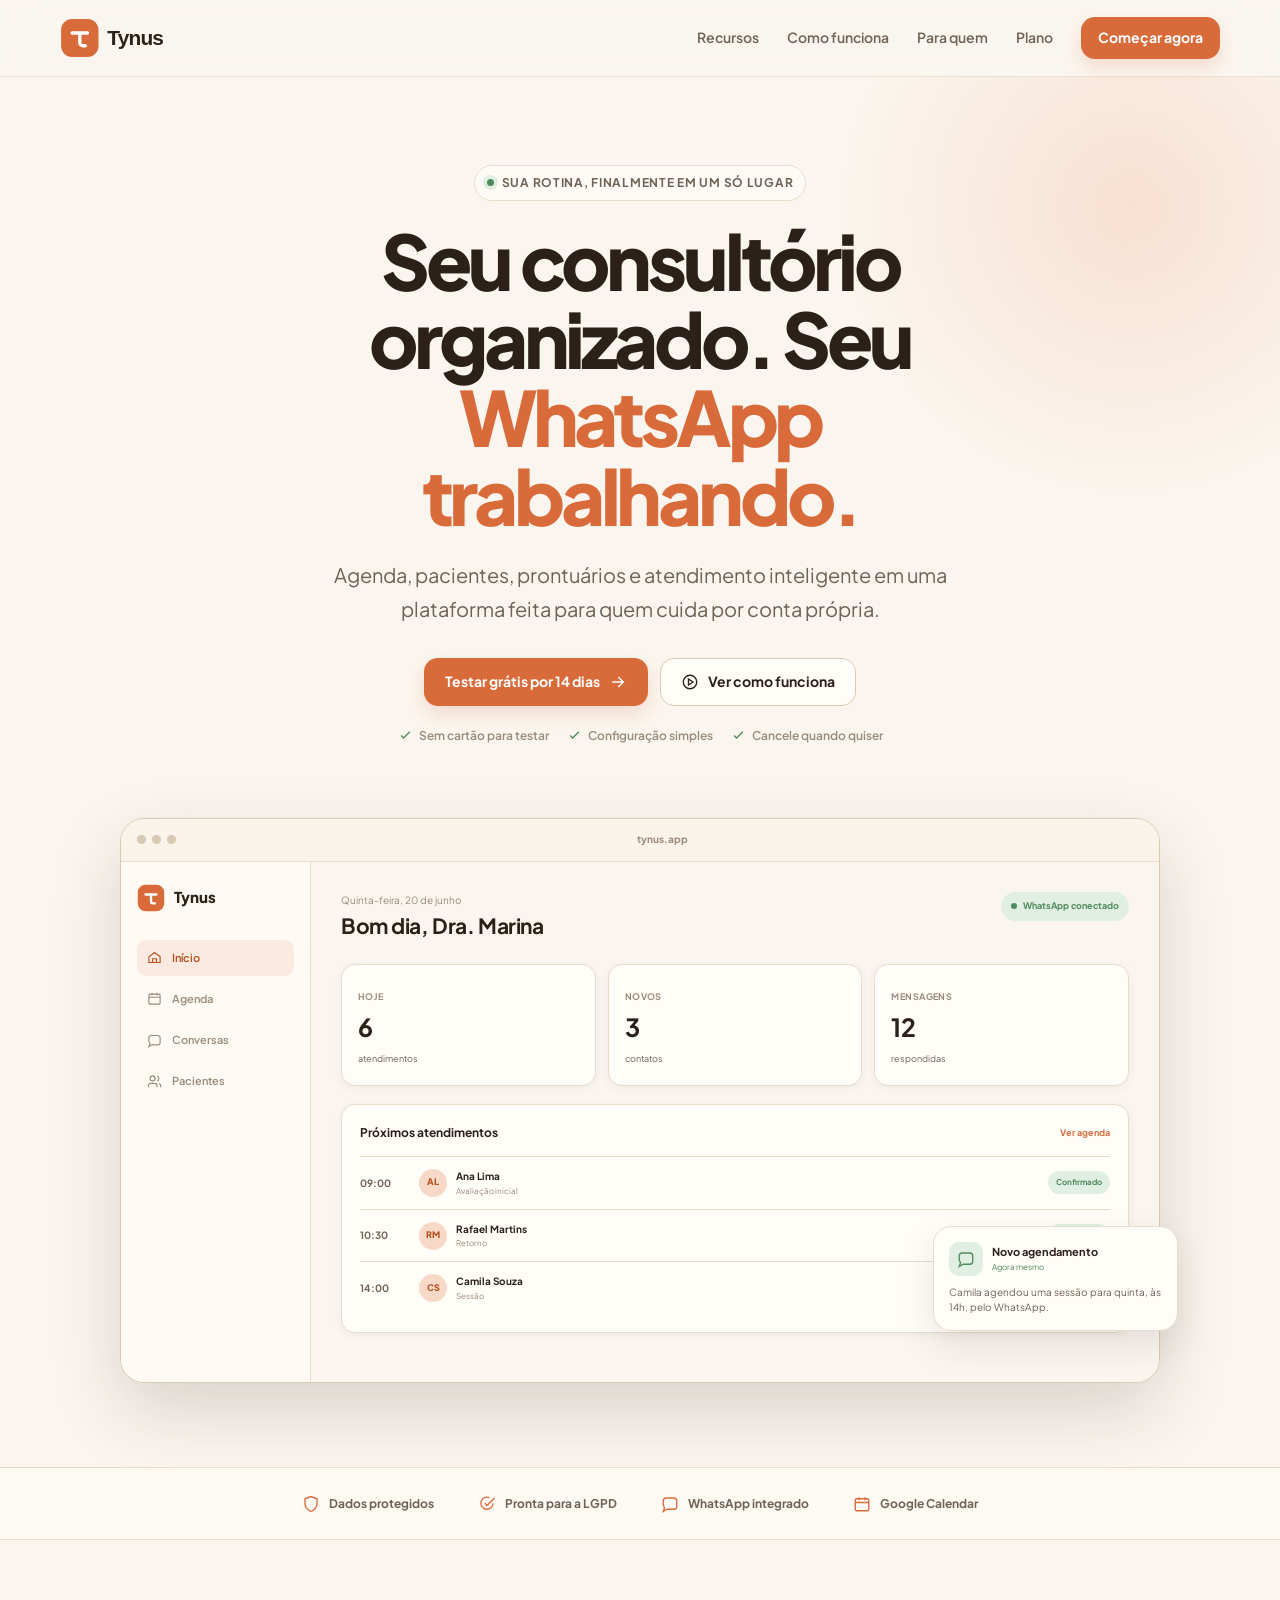
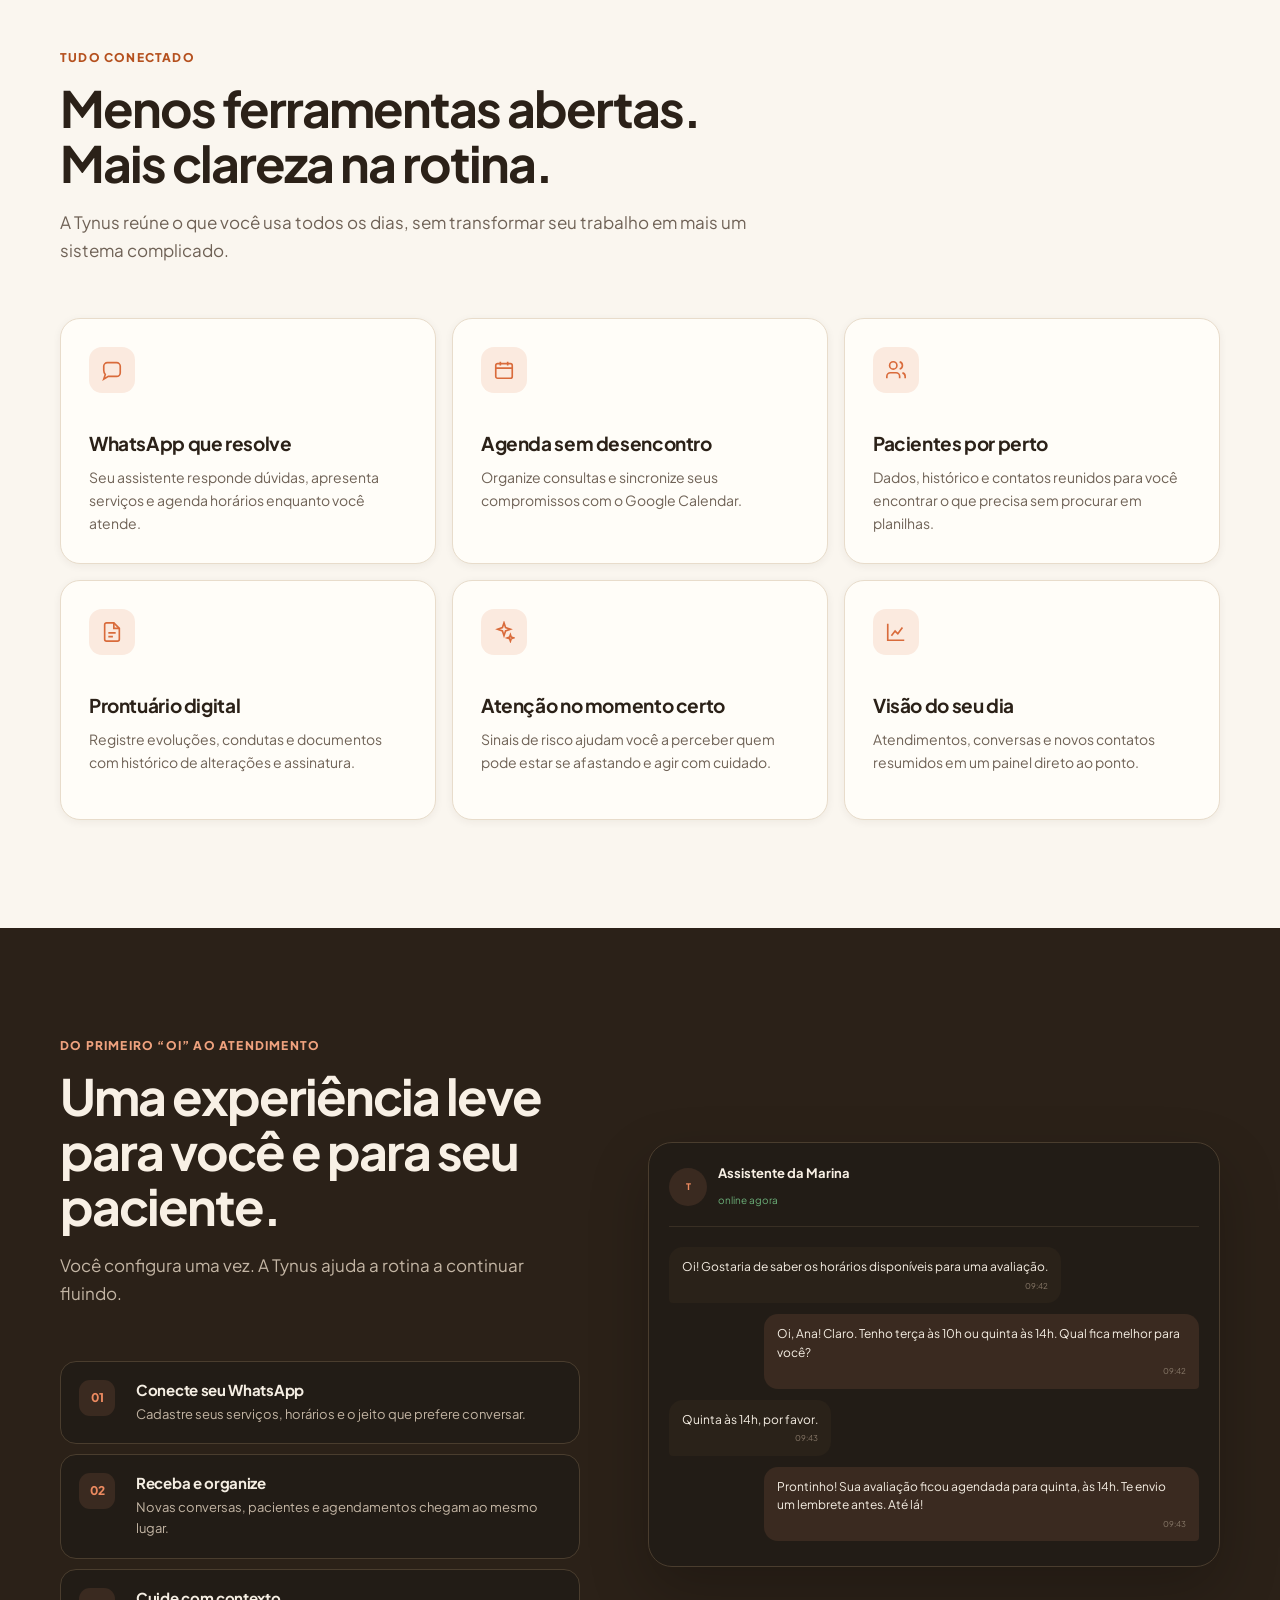
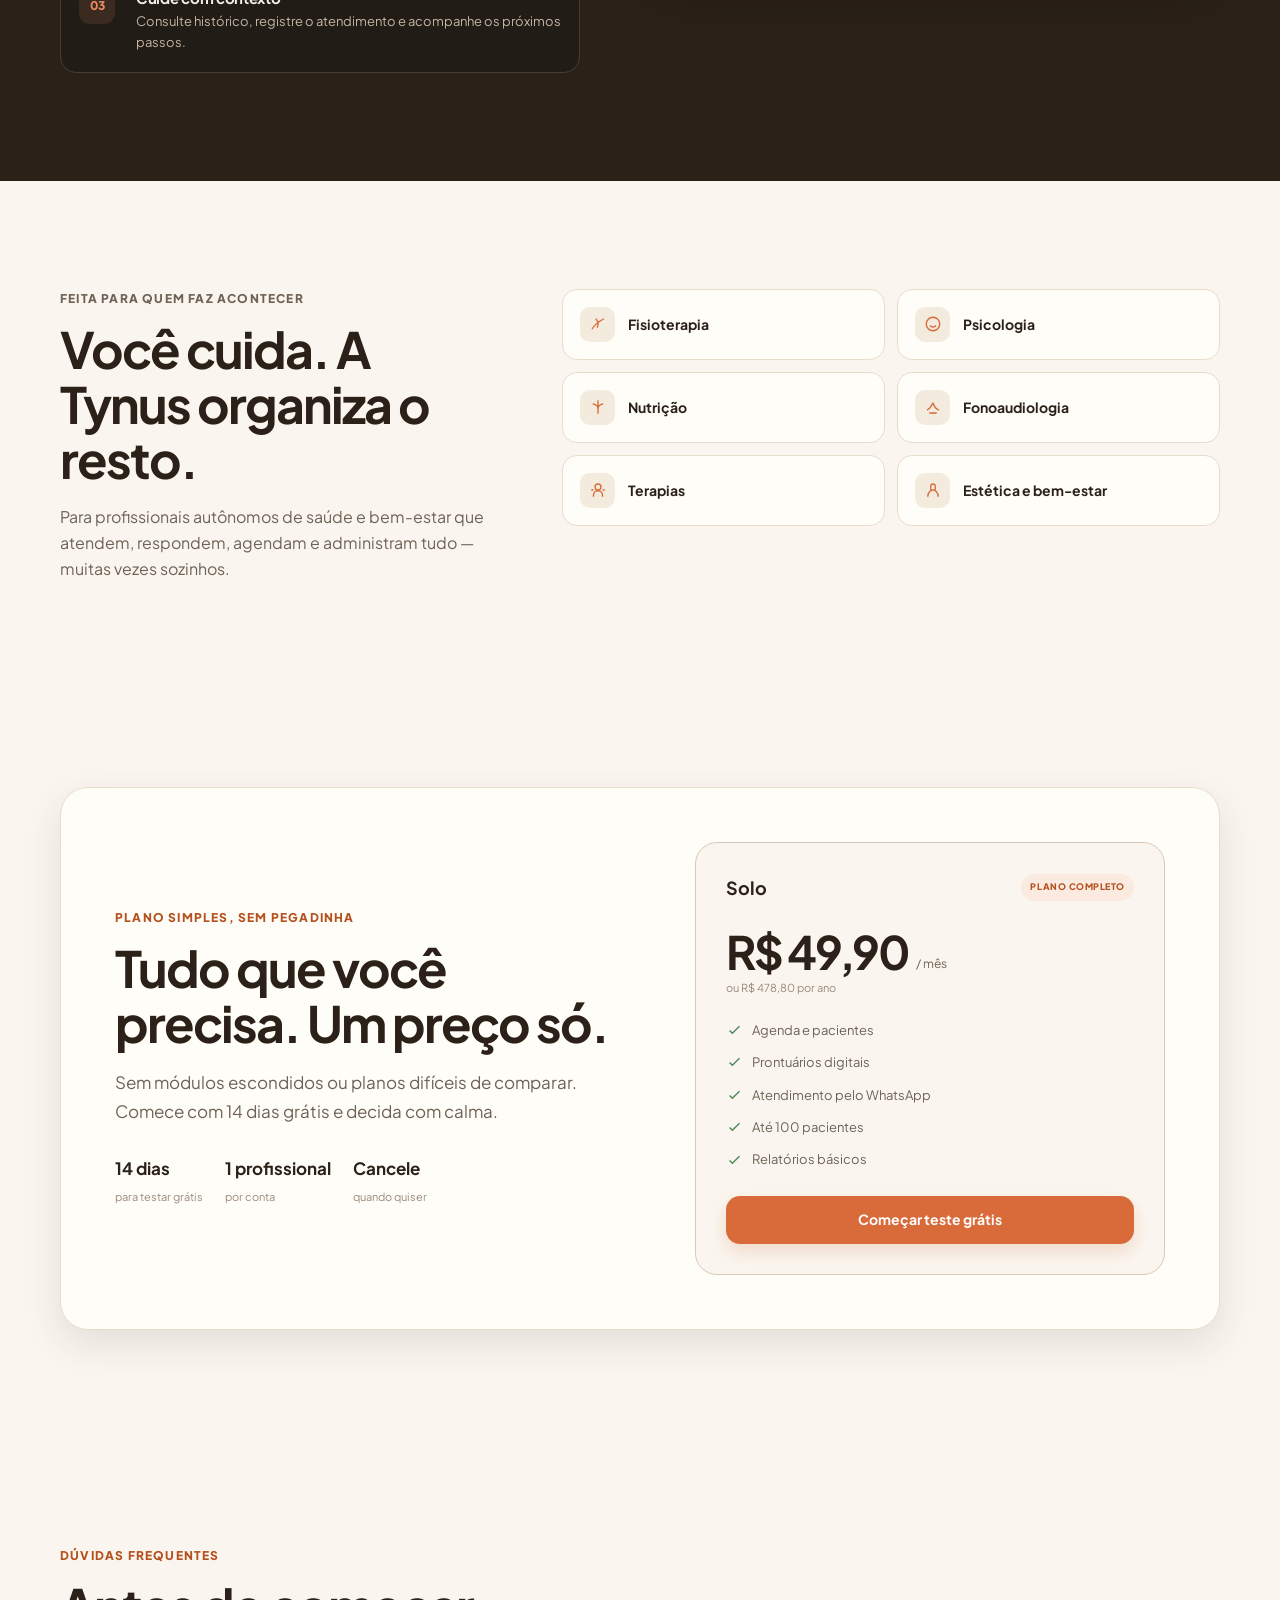
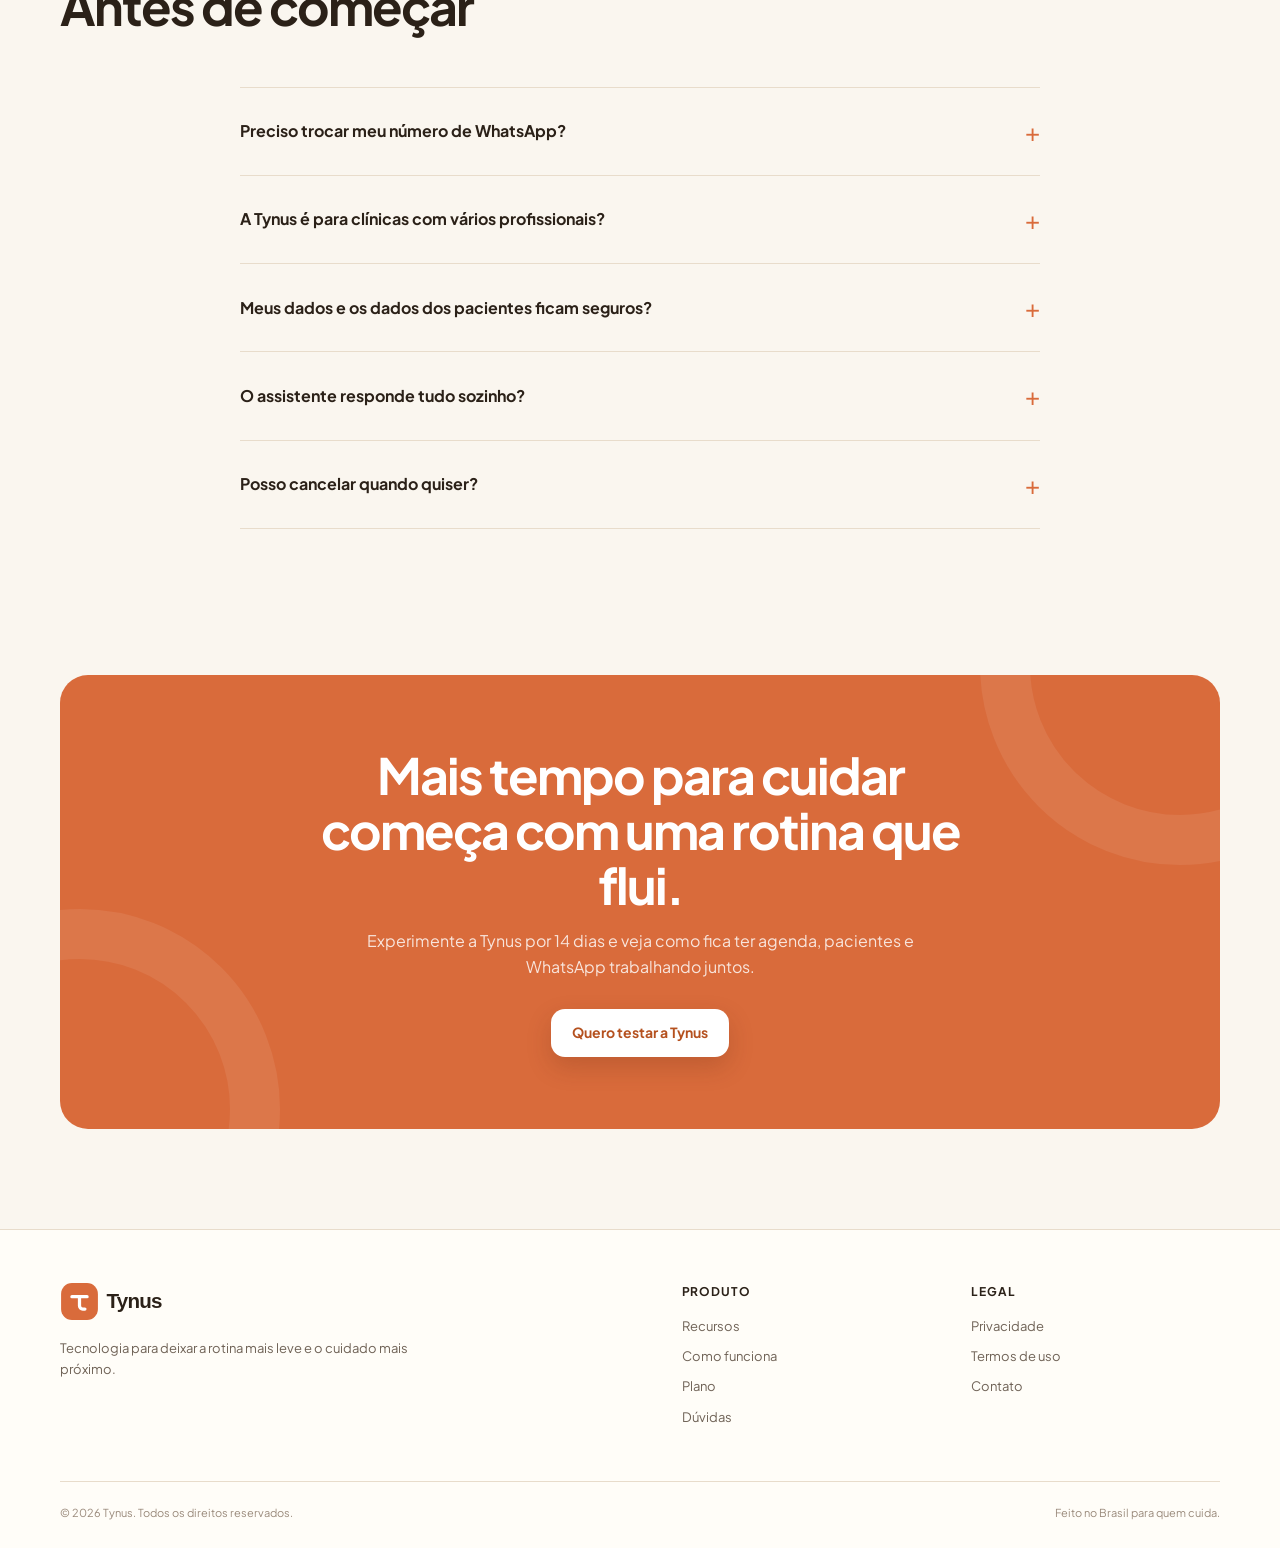
==== index.html @ 751dcd54 "adjust project first commit" ====
<!doctype html>
<html lang="pt-BR">
<head>
  <meta charset="utf-8">
  <meta name="viewport" content="width=device-width, initial-scale=1">
  <title>Tynus — Seu consultório organizado. Seu WhatsApp trabalhando.</title>
  <meta name="description" content="Agenda, pacientes, prontuários e atendimento pelo WhatsApp em um só lugar. Feito para profissionais de saúde e bem-estar que trabalham por conta própria.">
  <meta name="theme-color" content="#FAF6EF">
  <meta property="og:type" content="website">
  <meta property="og:locale" content="pt_BR">
  <meta property="og:title" content="Tynus — Cuidado que flui">
  <meta property="og:description" content="Menos tempo organizando. Mais tempo cuidando.">
  <meta property="og:url" content="https://tynus.app/">
  <link rel="canonical" href="https://tynus.app/">
  <link rel="icon" href="assets/favicon.svg" type="image/svg+xml">
  <link rel="stylesheet" href="styles.css">
</head>
<body>
  <header class="site-header">
    <nav class="nav container" aria-label="Navegação principal">
      <a class="logo" href="#inicio" aria-label="Tynus — início"><img src="assets/logo.svg" alt="Tynus" width="132" height="40"></a>
      <button class="menu-button" type="button" aria-label="Abrir menu" aria-expanded="false">
        <svg viewBox="0 0 24 24" width="24" height="24" fill="none" stroke="currentColor" stroke-width="1.8" stroke-linecap="round"><path d="M4 7h16M4 12h16M4 17h16"/></svg>
      </button>
      <div class="nav-links">
        <a href="#recursos">Recursos</a>
        <a href="#como-funciona">Como funciona</a>
        <a href="#para-quem">Para quem</a>
        <a href="#planos">Plano</a>
        <a class="button button-primary button-sm" href="https://tynus.app">Começar agora</a>
      </div>
    </nav>
  </header>

  <main>
    <section class="hero" id="inicio">
      <div class="container hero-copy">
        <p class="eyebrow"><span class="eyebrow-dot"></span> Sua rotina, finalmente em um só lugar</p>
        <h1>Seu consultório organizado. Seu <span>WhatsApp trabalhando.</span></h1>
        <p class="lead">Agenda, pacientes, prontuários e atendimento inteligente em uma plataforma feita para quem cuida por conta própria.</p>
        <div class="hero-actions">
          <a class="button button-primary" href="https://tynus.app">Testar grátis por 14 dias
            <svg viewBox="0 0 24 24" fill="none" stroke="currentColor" stroke-width="2" stroke-linecap="round"><path d="M5 12h14M13 6l6 6-6 6"/></svg>
          </a>
          <a class="button button-secondary" href="#como-funciona">
            <svg viewBox="0 0 24 24" fill="none" stroke="currentColor" stroke-width="1.8"><circle cx="12" cy="12" r="9"/><path d="m10 8 6 4-6 4Z"/></svg>
            Ver como funciona
          </a>
        </div>
        <p class="hero-note">
          <span><svg viewBox="0 0 24 24" fill="none" stroke="currentColor" stroke-width="2"><path d="m5 12 4 4L19 6"/></svg> Sem cartão para testar</span>
          <span><svg viewBox="0 0 24 24" fill="none" stroke="currentColor" stroke-width="2"><path d="m5 12 4 4L19 6"/></svg> Configuração simples</span>
          <span><svg viewBox="0 0 24 24" fill="none" stroke="currentColor" stroke-width="2"><path d="m5 12 4 4L19 6"/></svg> Cancele quando quiser</span>
        </p>

        <div class="product-wrap reveal" aria-label="Prévia do painel Tynus">
          <div class="product-window">
            <div class="window-bar"><i></i><i></i><i></i><span class="window-title">tynus.app</span></div>
            <div class="dashboard">
              <aside class="sidebar">
                <div class="mini-brand"><img src="assets/favicon.svg" alt="">Tynus</div>
                <div class="side-item active"><svg viewBox="0 0 24 24" fill="none" stroke="currentColor" stroke-width="1.8"><path d="M3 11 12 4l9 7v9H3Z"/><path d="M9 20v-6h6v6"/></svg>Início</div>
                <div class="side-item"><svg viewBox="0 0 24 24" fill="none" stroke="currentColor" stroke-width="1.8"><rect x="3" y="5" width="18" height="16" rx="2"/><path d="M16 3v4M8 3v4M3 10h18"/></svg>Agenda</div>
                <div class="side-item"><svg viewBox="0 0 24 24" fill="none" stroke="currentColor" stroke-width="1.8"><path d="M21 15a4 4 0 0 1-4 4H8l-5 3 1.7-5.1A7 7 0 0 1 3 12V8a4 4 0 0 1 4-4h10a4 4 0 0 1 4 4Z"/></svg>Conversas</div>
                <div class="side-item"><svg viewBox="0 0 24 24" fill="none" stroke="currentColor" stroke-width="1.8"><path d="M16 21v-2a4 4 0 0 0-4-4H6a4 4 0 0 0-4 4v2"/><circle cx="9" cy="7" r="4"/><path d="M22 21v-2a4 4 0 0 0-3-3.87M16 3.13a4 4 0 0 1 0 7.75"/></svg>Pacientes</div>
              </aside>
              <div class="dash-main">
                <div class="dash-head"><div><p>Quinta-feira, 20 de junho</p><h3>Bom dia, Dra. Marina</h3></div><span class="status-pill">WhatsApp conectado</span></div>
                <div class="stat-grid">
                  <div class="stat-card"><span>Hoje</span><strong>6</strong><small>atendimentos</small></div>
                  <div class="stat-card"><span>Novos</span><strong>3</strong><small>contatos</small></div>
                  <div class="stat-card"><span>Mensagens</span><strong>12</strong><small>respondidas</small></div>
                </div>
                <div class="panel">
                  <div class="panel-title"><strong>Próximos atendimentos</strong><a href="#recursos">Ver agenda</a></div>
                  <div class="appointment"><span class="time">09:00</span><div class="person"><span class="avatar">AL</span><div><strong>Ana Lima</strong><small>Avaliação inicial</small></div></div><span class="tag">Confirmado</span></div>
                  <div class="appointment"><span class="time">10:30</span><div class="person"><span class="avatar">RM</span><div><strong>Rafael Martins</strong><small>Retorno</small></div></div><span class="tag">Confirmado</span></div>
                  <div class="appointment"><span class="time">14:00</span><div class="person"><span class="avatar">CS</span><div><strong>Camila Souza</strong><small>Sessão</small></div></div><span class="tag">Confirmado</span></div>
                </div>
              </div>
            </div>
          </div>
          <div class="floating-message">
            <div class="message-head"><span class="message-icon"><svg viewBox="0 0 24 24" fill="none" stroke="currentColor" stroke-width="1.8"><path d="M21 15a4 4 0 0 1-4 4H8l-5 3 1.7-5.1A7 7 0 0 1 3 12V8a4 4 0 0 1 4-4h10a4 4 0 0 1 4 4Z"/></svg></span><div><strong>Novo agendamento</strong><small>Agora mesmo</small></div></div>
            <p>Camila agendou uma sessão para quinta, às 14h, pelo WhatsApp.</p>
          </div>
        </div>
      </div>
    </section>

    <div class="trust-strip">
      <div class="container trust-content">
        <div class="trust-item"><svg viewBox="0 0 24 24" fill="none" stroke="currentColor" stroke-width="1.8"><path d="M12 22s8-4 8-10V5l-8-3-8 3v7c0 6 8 10 8 10Z"/></svg>Dados protegidos</div>
        <div class="trust-item"><svg viewBox="0 0 24 24" fill="none" stroke="currentColor" stroke-width="1.8"><path d="M20 11a8.1 8.1 0 1 1-4.7-7.4"/><path d="m9 11 3 3L22 4"/></svg>Pronta para a LGPD</div>
        <div class="trust-item"><svg viewBox="0 0 24 24" fill="none" stroke="currentColor" stroke-width="1.8"><path d="M21 15a4 4 0 0 1-4 4H8l-5 3 1.7-5.1A7 7 0 0 1 3 12V8a4 4 0 0 1 4-4h10a4 4 0 0 1 4 4Z"/></svg>WhatsApp integrado</div>
        <div class="trust-item"><svg viewBox="0 0 24 24" fill="none" stroke="currentColor" stroke-width="1.8"><rect x="3" y="5" width="18" height="16" rx="2"/><path d="M16 3v4M8 3v4M3 10h18"/></svg>Google Calendar</div>
      </div>
    </div>

    <section class="section" id="recursos">
      <div class="container">
        <div class="section-heading reveal"><p class="section-kicker">Tudo conectado</p><h2>Menos ferramentas abertas. Mais clareza na rotina.</h2><p>A Tynus reúne o que você usa todos os dias, sem transformar seu trabalho em mais um sistema complicado.</p></div>
        <div class="features-grid">
          <article class="feature-card reveal"><span class="feature-icon"><svg viewBox="0 0 24 24" fill="none" stroke="currentColor" stroke-width="1.8"><path d="M21 15a4 4 0 0 1-4 4H8l-5 3 1.7-5.1A7 7 0 0 1 3 12V8a4 4 0 0 1 4-4h10a4 4 0 0 1 4 4Z"/></svg></span><h3>WhatsApp que resolve</h3><p>Seu assistente responde dúvidas, apresenta serviços e agenda horários enquanto você atende.</p></article>
          <article class="feature-card reveal"><span class="feature-icon"><svg viewBox="0 0 24 24" fill="none" stroke="currentColor" stroke-width="1.8"><rect x="3" y="5" width="18" height="16" rx="2"/><path d="M16 3v4M8 3v4M3 10h18"/></svg></span><h3>Agenda sem desencontro</h3><p>Organize consultas e sincronize seus compromissos com o Google Calendar.</p></article>
          <article class="feature-card reveal"><span class="feature-icon"><svg viewBox="0 0 24 24" fill="none" stroke="currentColor" stroke-width="1.8"><path d="M16 21v-2a4 4 0 0 0-4-4H6a4 4 0 0 0-4 4v2"/><circle cx="9" cy="7" r="4"/><path d="M22 21v-2a4 4 0 0 0-3-3.87M16 3.13a4 4 0 0 1 0 7.75"/></svg></span><h3>Pacientes por perto</h3><p>Dados, histórico e contatos reunidos para você encontrar o que precisa sem procurar em planilhas.</p></article>
          <article class="feature-card reveal"><span class="feature-icon"><svg viewBox="0 0 24 24" fill="none" stroke="currentColor" stroke-width="1.8"><path d="M14 2H6a2 2 0 0 0-2 2v16a2 2 0 0 0 2 2h12a2 2 0 0 0 2-2V8Z"/><path d="M14 2v6h6M8 13h8M8 17h5"/></svg></span><h3>Prontuário digital</h3><p>Registre evoluções, condutas e documentos com histórico de alterações e assinatura.</p></article>
          <article class="feature-card reveal"><span class="feature-icon"><svg viewBox="0 0 24 24" fill="none" stroke="currentColor" stroke-width="1.8"><path d="m12 2 1.7 5.1L19 9l-5.3 1.9L12 16l-1.7-5.1L5 9l5.3-1.9Z"/><path d="m19 15 .9 2.6 2.6.9-2.6.9L19 22l-.9-2.6-2.6-.9 2.6-.9Z"/></svg></span><h3>Atenção no momento certo</h3><p>Sinais de risco ajudam você a perceber quem pode estar se afastando e agir com cuidado.</p></article>
          <article class="feature-card reveal"><span class="feature-icon"><svg viewBox="0 0 24 24" fill="none" stroke="currentColor" stroke-width="1.8"><path d="M3 3v18h18"/><path d="m7 16 4-5 3 3 5-7"/></svg></span><h3>Visão do seu dia</h3><p>Atendimentos, conversas e novos contatos resumidos em um painel direto ao ponto.</p></article>
        </div>
      </div>
    </section>

    <section class="section workflow-section" id="como-funciona">
      <div class="container workflow">
        <div>
          <div class="section-heading reveal"><p class="section-kicker">Do primeiro “oi” ao atendimento</p><h2>Uma experiência leve para você e para seu paciente.</h2><p>Você configura uma vez. A Tynus ajuda a rotina a continuar fluindo.</p></div>
          <div class="steps">
            <div class="step reveal"><span class="step-number">01</span><div><h3>Conecte seu WhatsApp</h3><p>Cadastre seus serviços, horários e o jeito que prefere conversar.</p></div></div>
            <div class="step reveal"><span class="step-number">02</span><div><h3>Receba e organize</h3><p>Novas conversas, pacientes e agendamentos chegam ao mesmo lugar.</p></div></div>
            <div class="step reveal"><span class="step-number">03</span><div><h3>Cuide com contexto</h3><p>Consulte histórico, registre o atendimento e acompanhe os próximos passos.</p></div></div>
          </div>
        </div>
        <div class="chat-demo reveal" aria-label="Exemplo de conversa automatizada">
          <div class="chat-head"><span class="avatar">T</span><div><strong>Assistente da Marina</strong><small>online agora</small></div></div>
          <div class="chat-body">
            <div class="bubble in">Oi! Gostaria de saber os horários disponíveis para uma avaliação.<small>09:42</small></div>
            <div class="bubble out">Oi, Ana! Claro. Tenho terça às 10h ou quinta às 14h. Qual fica melhor para você?<small>09:42</small></div>
            <div class="bubble in">Quinta às 14h, por favor.<small>09:43</small></div>
            <div class="bubble out">Prontinho! Sua avaliação ficou agendada para quinta, às 14h. Te envio um lembrete antes. Até lá!<small>09:43</small></div>
          </div>
        </div>
      </div>
    </section>

    <section class="section" id="para-quem">
      <div class="container who-grid">
        <div class="who-copy reveal"><p class="section-kicker">Feita para quem faz acontecer</p><h2>Você cuida. A Tynus organiza o resto.</h2><p>Para profissionais autônomos de saúde e bem-estar que atendem, respondem, agendam e administram tudo — muitas vezes sozinhos.</p></div>
        <div class="specialties">
          <div class="specialty reveal"><span><svg viewBox="0 0 24 24" fill="none" stroke="currentColor" stroke-width="1.8"><path d="M4 19c4-7 8-10 16-14M9 5c3 3 4 7 2 12"/></svg></span>Fisioterapia</div>
          <div class="specialty reveal"><span><svg viewBox="0 0 24 24" fill="none" stroke="currentColor" stroke-width="1.8"><circle cx="12" cy="12" r="9"/><path d="M8 14s1.5 2 4 2 4-2 4-2M9 9h.01M15 9h.01"/></svg></span>Psicologia</div>
          <div class="specialty reveal"><span><svg viewBox="0 0 24 24" fill="none" stroke="currentColor" stroke-width="1.8"><path d="M12 3v18M5 8c4 0 7 3 7 7M19 8c-4 0-7 3-7 7"/></svg></span>Nutrição</div>
          <div class="specialty reveal"><span><svg viewBox="0 0 24 24" fill="none" stroke="currentColor" stroke-width="1.8"><path d="M4 16c4-1 5-5 8-9 2 4 3 8 8 9M7 20h10"/></svg></span>Fonoaudiologia</div>
          <div class="specialty reveal"><span><svg viewBox="0 0 24 24" fill="none" stroke="currentColor" stroke-width="1.8"><circle cx="12" cy="8" r="4"/><path d="M6 21v-2a6 6 0 0 1 12 0v2M3 12h3M18 12h3"/></svg></span>Terapias</div>
          <div class="specialty reveal"><span><svg viewBox="0 0 24 24" fill="none" stroke="currentColor" stroke-width="1.8"><path d="M5 21c0-6 4-9 7-9s7 3 7 9M9 12V7a3 3 0 0 1 6 0v5"/></svg></span>Estética e bem-estar</div>
        </div>
      </div>
    </section>

    <section class="section pricing-section" id="planos">
      <div class="container pricing-wrap reveal">
        <div class="pricing-copy"><p class="section-kicker">Plano simples, sem pegadinha</p><h2>Tudo que você precisa. Um preço só.</h2><p class="lead">Sem módulos escondidos ou planos difíceis de comparar. Comece com 14 dias grátis e decida com calma.</p><div class="pricing-highlights"><div><strong>14 dias</strong><span>para testar grátis</span></div><div><strong>1 profissional</strong><span>por conta</span></div><div><strong>Cancele</strong><span>quando quiser</span></div></div></div>
        <div class="price-card">
          <div class="plan-label"><strong>Solo</strong><span class="popular">Plano completo</span></div>
          <div class="price"><strong>R$ 49,90</strong><span>/ mês</span></div>
          <p class="price-detail">ou R$ 478,80 por ano</p>
          <ul>
            <li><svg viewBox="0 0 24 24" fill="none" stroke="currentColor" stroke-width="2"><path d="m5 12 4 4L19 6"/></svg>Agenda e pacientes</li>
            <li><svg viewBox="0 0 24 24" fill="none" stroke="currentColor" stroke-width="2"><path d="m5 12 4 4L19 6"/></svg>Prontuários digitais</li>
            <li><svg viewBox="0 0 24 24" fill="none" stroke="currentColor" stroke-width="2"><path d="m5 12 4 4L19 6"/></svg>Atendimento pelo WhatsApp</li>
            <li><svg viewBox="0 0 24 24" fill="none" stroke="currentColor" stroke-width="2"><path d="m5 12 4 4L19 6"/></svg>Até 100 pacientes</li>
            <li><svg viewBox="0 0 24 24" fill="none" stroke="currentColor" stroke-width="2"><path d="m5 12 4 4L19 6"/></svg>Relatórios básicos</li>
          </ul>
          <a class="button button-primary" href="https://tynus.app">Começar teste grátis</a>
        </div>
      </div>
    </section>

    <section class="section" id="duvidas">
      <div class="container"><div class="section-heading reveal"><p class="section-kicker">Dúvidas frequentes</p><h2>Antes de começar</h2></div>
        <div class="faq-list reveal">
          <details><summary>Preciso trocar meu número de WhatsApp?</summary><p>Não necessariamente. A configuração depende de como seu número está conectado hoje. A equipe Tynus orienta o melhor caminho durante a ativação.</p></details>
          <details><summary>A Tynus é para clínicas com vários profissionais?</summary><p>Neste momento, o produto foi desenhado para uma pessoa por conta. Assim conseguimos oferecer uma rotina simples e direta para profissionais autônomos.</p></details>
          <details><summary>Meus dados e os dados dos pacientes ficam seguros?</summary><p>A Tynus aplica autenticação, isolamento dos dados por conta, proteção de informações sensíveis e controles alinhados à LGPD. Você também pode solicitar acesso, correção ou exclusão de dados conforme a legislação.</p></details>
          <details><summary>O assistente responde tudo sozinho?</summary><p>Você escolhe o tom, os serviços e até onde ele pode ir. Quando necessário, pode assumir a conversa no inbox e continuar pessoalmente.</p></details>
          <details><summary>Posso cancelar quando quiser?</summary><p>Sim. Não há fidelidade no plano mensal. Você pode cancelar a renovação e continuar usando até o fim do período já pago.</p></details>
        </div>
      </div>
    </section>

    <section class="final-cta">
      <div class="container"><div class="cta-box reveal"><h2>Mais tempo para cuidar começa com uma rotina que flui.</h2><p>Experimente a Tynus por 14 dias e veja como fica ter agenda, pacientes e WhatsApp trabalhando juntos.</p><a class="button" href="https://tynus.app">Quero testar a Tynus</a></div></div>
    </section>
  </main>

  <footer class="site-footer">
    <div class="container">
      <div class="footer-grid"><div class="footer-brand"><img src="assets/logo.svg" alt="Tynus"><p>Tecnologia para deixar a rotina mais leve e o cuidado mais próximo.</p></div><div class="footer-col"><strong>Produto</strong><a href="#recursos">Recursos</a><a href="#como-funciona">Como funciona</a><a href="#planos">Plano</a><a href="#duvidas">Dúvidas</a></div><div class="footer-col"><strong>Legal</strong><a href="privacidade.html">Privacidade</a><a href="termos.html">Termos de uso</a><a href="mailto:suporte@tynus.com.br">Contato</a></div></div>
      <div class="footer-bottom"><span>© <span data-year></span> Tynus. Todos os direitos reservados.</span><span>Feito no Brasil para quem cuida.</span></div>
    </div>
  </footer>
  <script src="script.js"></script>
</body>
</html>
---- styles.css ----
@import url('https://fonts.googleapis.com/css2?family=Plus+Jakarta+Sans:wght@400;500;600;700;800&display=swap');

:root {
  --primary: #d96b3b;
  --primary-hover: #c85e32;
  --primary-active: #b5511f;
  --primary-soft: #f8d9c8;
  --primary-tint: #fbeadf;
  --background: #faf6ef;
  --surface: #fffdf8;
  --surface-muted: #f3ebdd;
  --border: #e8dccb;
  --border-strong: #d8c9b3;
  --text: #2b2118;
  --text-secondary: #6f6256;
  --text-muted: #9a8a7b;
  --success: #4f8a5b;
  --success-soft: #e1efe2;
  --danger: #c94a3a;
  --danger-soft: #f7dbd4;
  --shadow-sm: 0 2px 8px rgb(43 33 24 / .06);
  --shadow-md: 0 14px 36px rgb(43 33 24 / .11);
  --radius-sm: 10px;
  --radius-md: 14px;
  --radius-lg: 20px;
  --radius-xl: 26px;
}

* { box-sizing: border-box; }
html { scroll-behavior: smooth; scroll-padding-top: 90px; }
body {
  margin: 0;
  background: var(--background);
  color: var(--text);
  font: 400 16px/1.65 'Plus Jakarta Sans', sans-serif;
  -webkit-font-smoothing: antialiased;
}
body.menu-open { overflow: hidden; }
a { color: inherit; text-decoration: none; }
button, input { font: inherit; }
img, svg { display: block; max-width: 100%; }
.container { width: min(1160px, calc(100% - 40px)); margin-inline: auto; }
.sr-only { position: absolute; width: 1px; height: 1px; padding: 0; margin: -1px; overflow: hidden; clip: rect(0,0,0,0); white-space: nowrap; border: 0; }

.site-header {
  position: sticky;
  top: 0;
  z-index: 50;
  border-bottom: 1px solid rgb(232 220 203 / .8);
  background: rgb(250 246 239 / .88);
  backdrop-filter: blur(18px);
}
.nav { min-height: 76px; display: flex; align-items: center; justify-content: space-between; gap: 28px; }
.logo img { width: 132px; height: auto; }
.nav-links { display: flex; align-items: center; gap: 28px; color: var(--text-secondary); font-size: 14px; font-weight: 600; }
.nav-links a:not(.button):hover { color: var(--text); }
.menu-button { display: none; border: 0; background: transparent; padding: 8px; color: var(--text); cursor: pointer; }

.button {
  display: inline-flex;
  min-height: 48px;
  align-items: center;
  justify-content: center;
  gap: 9px;
  border: 1px solid transparent;
  border-radius: var(--radius-md);
  padding: 11px 20px;
  font-weight: 700;
  font-size: 14px;
  cursor: pointer;
  transition: transform .18s ease, background .18s ease, box-shadow .18s ease;
}
.button:hover { transform: translateY(-2px); }
.button-primary { background: var(--primary); color: #fff; box-shadow: 0 8px 18px rgb(217 107 59 / .2); }
.button-primary:hover { background: var(--primary-hover); box-shadow: 0 12px 24px rgb(217 107 59 / .25); }
.button-secondary { background: var(--surface); border-color: var(--border-strong); color: var(--text); }
.button-sm { min-height: 42px; padding: 8px 16px; }
.button svg { width: 18px; height: 18px; }

.eyebrow {
  display: inline-flex;
  align-items: center;
  gap: 8px;
  margin: 0 0 20px;
  border: 1px solid var(--border);
  border-radius: 999px;
  padding: 7px 12px;
  background: rgb(255 253 248 / .78);
  color: var(--text-secondary);
  font-size: 12px;
  font-weight: 700;
  letter-spacing: .06em;
  text-transform: uppercase;
}
.eyebrow-dot { width: 7px; height: 7px; border-radius: 50%; background: var(--success); box-shadow: 0 0 0 4px var(--success-soft); }
.section-kicker { margin: 0 0 12px; color: var(--primary-active); font-size: 12px; font-weight: 800; letter-spacing: .1em; text-transform: uppercase; }
h1, h2, h3, p { margin-top: 0; }
h1 { max-width: 760px; margin-bottom: 24px; font-size: clamp(42px, 6vw, 76px); line-height: 1.03; letter-spacing: -.055em; font-weight: 800; }
h2 { margin-bottom: 18px; font-size: clamp(32px, 4vw, 50px); line-height: 1.1; letter-spacing: -.04em; }
h3 { margin-bottom: 10px; font-size: 19px; line-height: 1.3; letter-spacing: -.02em; }
.lead { max-width: 650px; color: var(--text-secondary); font-size: clamp(17px, 2vw, 20px); line-height: 1.7; }
.section-heading { max-width: 690px; margin-bottom: 54px; }
.section-heading p:last-child { color: var(--text-secondary); font-size: 17px; }

.hero { position: relative; overflow: hidden; padding: 88px 0 84px; }
.hero::before { content: ''; position: absolute; top: -180px; right: -160px; width: 620px; height: 620px; border-radius: 50%; background: radial-gradient(circle, rgb(248 217 200 / .75), transparent 68%); pointer-events: none; }
.hero-copy { position: relative; z-index: 1; text-align: center; display: flex; flex-direction: column; align-items: center; }
.hero h1 span { color: var(--primary); }
.hero-actions { display: flex; flex-wrap: wrap; justify-content: center; gap: 12px; margin-top: 12px; }
.hero-note { display: flex; flex-wrap: wrap; justify-content: center; gap: 18px; margin: 20px 0 0; color: var(--text-muted); font-size: 12px; font-weight: 600; }
.hero-note span { display: inline-flex; align-items: center; gap: 6px; }
.hero-note svg { width: 15px; color: var(--success); }

.product-wrap { position: relative; width: min(1040px, 100%); margin: 72px auto 0; }
.product-window { overflow: hidden; border: 1px solid var(--border-strong); border-radius: 24px; background: var(--surface); box-shadow: 0 28px 70px rgb(43 33 24 / .16); text-align: left; }
.window-bar { height: 43px; display: flex; align-items: center; gap: 6px; padding: 0 16px; border-bottom: 1px solid var(--border); background: #f9f3e9; }
.window-bar i { width: 9px; height: 9px; border-radius: 50%; background: var(--border-strong); }
.window-title { margin-left: auto; margin-right: auto; color: var(--text-muted); font-size: 10px; font-weight: 700; }
.dashboard { min-height: 520px; display: grid; grid-template-columns: 190px 1fr; }
.sidebar { padding: 22px 16px; border-right: 1px solid var(--border); background: #fffaf3; }
.mini-brand { display: flex; align-items: center; gap: 9px; margin-bottom: 28px; font-size: 15px; font-weight: 800; }
.mini-brand img { width: 28px; height: 28px; }
.side-item { display: flex; align-items: center; gap: 10px; margin-bottom: 5px; border-radius: 9px; padding: 9px 10px; color: var(--text-muted); font-size: 11px; font-weight: 600; }
.side-item.active { background: var(--primary-tint); color: var(--primary-active); }
.side-item svg { width: 15px; height: 15px; }
.dash-main { padding: 30px; background: var(--background); }
.dash-head { display: flex; align-items: start; justify-content: space-between; gap: 20px; margin-bottom: 25px; }
.dash-head p { margin: 0 0 4px; color: var(--text-muted); font-size: 10px; }
.dash-head h3 { margin: 0; font-size: 21px; }
.status-pill { display: inline-flex; align-items: center; gap: 6px; border-radius: 99px; padding: 7px 10px; background: var(--success-soft); color: var(--success); font-size: 9px; font-weight: 700; }
.status-pill::before { content: ''; width: 6px; height: 6px; border-radius: 50%; background: var(--success); }
.stat-grid { display: grid; grid-template-columns: repeat(3, 1fr); gap: 12px; margin-bottom: 18px; }
.stat-card, .panel { border: 1px solid var(--border); border-radius: var(--radius-md); background: var(--surface); box-shadow: var(--shadow-sm); }
.stat-card { padding: 16px; }
.stat-card span { color: var(--text-muted); font-size: 9px; font-weight: 700; text-transform: uppercase; letter-spacing: .05em; }
.stat-card strong { display: block; margin: 7px 0 3px; font-size: 25px; line-height: 1; }
.stat-card small { color: var(--text-secondary); font-size: 9px; }
.panel { padding: 18px; }
.panel-title { display: flex; align-items: center; justify-content: space-between; margin-bottom: 13px; }
.panel-title strong { font-size: 12px; }
.panel-title a { color: var(--primary); font-size: 9px; font-weight: 700; }
.appointment { display: grid; grid-template-columns: 48px 1fr auto; align-items: center; gap: 11px; padding: 11px 0; border-top: 1px solid var(--border); }
.time { color: var(--text-secondary); font-size: 10px; font-weight: 700; }
.person { display: flex; align-items: center; gap: 9px; }
.avatar { display: grid; width: 28px; height: 28px; place-items: center; border-radius: 50%; background: var(--primary-soft); color: var(--primary-active); font-size: 9px; font-weight: 800; }
.person strong { display: block; font-size: 10px; }
.person small { display: block; color: var(--text-muted); font-size: 8px; }
.tag { border-radius: 99px; padding: 5px 8px; background: var(--success-soft); color: var(--success); font-size: 8px; font-weight: 700; }
.floating-message { position: absolute; right: -18px; bottom: 52px; width: 245px; border: 1px solid var(--border); border-radius: 18px; padding: 15px; background: var(--surface); box-shadow: var(--shadow-md); text-align: left; }
.floating-message .message-head { display: flex; align-items: center; gap: 9px; margin-bottom: 9px; }
.message-icon { display: grid; width: 34px; height: 34px; place-items: center; border-radius: 10px; background: var(--success-soft); color: var(--success); }
.message-icon svg { width: 18px; }
.message-head strong { display: block; font-size: 11px; }
.message-head small { display: block; color: var(--success); font-size: 8px; }
.floating-message p { margin: 0; color: var(--text-secondary); font-size: 10px; line-height: 1.5; }

.trust-strip { padding: 26px 0; border-block: 1px solid var(--border); background: rgb(255 253 248 / .6); }
.trust-content { display: flex; align-items: center; justify-content: center; gap: 44px; color: var(--text-secondary); font-size: 12px; font-weight: 700; }
.trust-item { display: flex; align-items: center; gap: 9px; }
.trust-item svg { width: 18px; color: var(--primary); }

.section { padding: 108px 0; }
.features-grid { display: grid; grid-template-columns: repeat(3, 1fr); gap: 16px; }
.feature-card { min-height: 240px; border: 1px solid var(--border); border-radius: var(--radius-lg); padding: 28px; background: var(--surface); box-shadow: var(--shadow-sm); transition: transform .2s ease, box-shadow .2s ease; }
.feature-card:hover { transform: translateY(-4px); box-shadow: var(--shadow-md); }
.feature-icon { display: grid; width: 46px; height: 46px; place-items: center; margin-bottom: 38px; border-radius: 13px; background: var(--primary-tint); color: var(--primary); }
.feature-icon svg { width: 22px; height: 22px; }
.feature-card p { margin: 0; color: var(--text-secondary); font-size: 14px; }

.workflow-section { background: var(--text); color: #f8f0e5; }
.workflow-section .section-kicker { color: #efa27e; }
.workflow-section .section-heading p:last-child { color: #c3b5a4; }
.workflow { display: grid; grid-template-columns: 1fr 1.1fr; gap: 68px; align-items: center; }
.steps { display: grid; gap: 10px; }
.step { display: grid; grid-template-columns: 40px 1fr; gap: 17px; padding: 18px; border: 1px solid #4a3d2e; border-radius: 16px; background: #221c16; }
.step-number { display: grid; width: 36px; height: 36px; place-items: center; border-radius: 11px; background: #3a2a20; color: #ec8a60; font-size: 12px; font-weight: 800; }
.step h3 { margin-bottom: 4px; color: #f5eee3; font-size: 15px; }
.step p { margin: 0; color: #c3b5a4; font-size: 13px; }
.chat-demo { border: 1px solid #4a3d2e; border-radius: 24px; padding: 20px; background: #221c16; box-shadow: 0 24px 60px rgb(0 0 0 / .22); }
.chat-head { display: flex; align-items: center; gap: 11px; padding-bottom: 15px; border-bottom: 1px solid #392f24; }
.chat-head .avatar { width: 38px; height: 38px; background: #3a2a20; color: #ec8a60; }
.chat-head strong { display: block; font-size: 13px; }
.chat-head small { color: #6bae78; font-size: 10px; }
.chat-body { display: grid; gap: 11px; padding: 20px 0 5px; }
.bubble { width: fit-content; max-width: 82%; border-radius: 14px; padding: 11px 13px; font-size: 12px; line-height: 1.55; }
.bubble.in { border-bottom-left-radius: 4px; background: #2a2219; color: #f5eee3; }
.bubble.out { justify-self: end; border-bottom-right-radius: 4px; background: #3a2a20; color: #f5eee3; }
.bubble small { display: block; margin-top: 3px; color: #8a7b6b; font-size: 8px; text-align: right; }

.who-grid { display: grid; grid-template-columns: .8fr 1.2fr; gap: 64px; align-items: start; }
.who-copy { position: sticky; top: 120px; }
.who-copy p { color: var(--text-secondary); }
.specialties { display: grid; grid-template-columns: repeat(2, 1fr); gap: 12px; }
.specialty { display: flex; align-items: center; gap: 13px; border: 1px solid var(--border); border-radius: 15px; padding: 17px; background: var(--surface); font-size: 14px; font-weight: 700; }
.specialty span { display: grid; width: 35px; height: 35px; place-items: center; border-radius: 10px; background: var(--surface-muted); color: var(--primary); }
.specialty svg { width: 18px; height: 18px; }

.pricing-section { padding-top: 80px; }
.pricing-wrap { display: grid; grid-template-columns: 1fr 470px; gap: 70px; align-items: center; border: 1px solid var(--border); border-radius: 28px; padding: 54px; background: var(--surface); box-shadow: var(--shadow-md); }
.price-card { border: 1px solid var(--border-strong); border-radius: 22px; padding: 30px; background: var(--background); }
.plan-label { display: flex; align-items: center; justify-content: space-between; gap: 12px; }
.plan-label strong { font-size: 18px; }
.popular { border-radius: 99px; padding: 6px 9px; background: var(--primary-tint); color: var(--primary-active); font-size: 9px; font-weight: 800; letter-spacing: .06em; text-transform: uppercase; }
.price { display: flex; align-items: flex-end; gap: 7px; margin: 25px 0 5px; }
.price strong { font-size: 46px; line-height: 1; letter-spacing: -.05em; }
.price span { color: var(--text-secondary); font-size: 12px; }
.price-detail { margin-bottom: 23px; color: var(--text-muted); font-size: 11px; }
.price-card ul { display: grid; gap: 11px; margin: 0 0 25px; padding: 0; list-style: none; color: var(--text-secondary); font-size: 13px; }
.price-card li { display: flex; align-items: center; gap: 9px; }
.price-card li svg { width: 17px; color: var(--success); }
.price-card .button { width: 100%; }
.pricing-copy .lead { font-size: 17px; }
.pricing-highlights { display: flex; gap: 22px; margin-top: 28px; }
.pricing-highlights strong { display: block; font-size: 17px; }
.pricing-highlights span { color: var(--text-muted); font-size: 11px; }

.faq-list { max-width: 800px; margin: auto; border-top: 1px solid var(--border); }
details { border-bottom: 1px solid var(--border); }
summary { display: flex; align-items: center; justify-content: space-between; gap: 20px; padding: 23px 0; cursor: pointer; font-weight: 700; list-style: none; }
summary::-webkit-details-marker { display: none; }
summary::after { content: '+'; color: var(--primary); font-size: 25px; font-weight: 400; }
details[open] summary::after { content: '−'; }
details p { max-width: 700px; margin: -8px 0 23px; color: var(--text-secondary); font-size: 14px; }

.final-cta { padding: 38px 0 100px; }
.cta-box { position: relative; overflow: hidden; border-radius: 28px; padding: 72px 40px; background: var(--primary); color: white; text-align: center; }
.cta-box::before, .cta-box::after { content: ''; position: absolute; width: 300px; height: 300px; border: 50px solid rgb(255 255 255 / .08); border-radius: 50%; }
.cta-box::before { left: -180px; bottom: -180px; }
.cta-box::after { top: -210px; right: -160px; }
.cta-box h2 { position: relative; max-width: 680px; margin: 0 auto 16px; }
.cta-box p { position: relative; max-width: 580px; margin: 0 auto 28px; color: rgb(255 255 255 / .82); }
.cta-box .button { position: relative; background: white; color: var(--primary-active); box-shadow: 0 10px 25px rgb(101 42 19 / .22); }

.site-footer { border-top: 1px solid var(--border); padding: 52px 0 26px; background: var(--surface); }
.footer-grid { display: grid; grid-template-columns: 1.4fr .6fr .6fr; gap: 40px; padding-bottom: 44px; }
.footer-brand img { width: 130px; margin-bottom: 17px; }
.footer-brand p { max-width: 390px; color: var(--text-secondary); font-size: 13px; }
.footer-col strong { display: block; margin-bottom: 14px; font-size: 12px; text-transform: uppercase; letter-spacing: .08em; }
.footer-col a { display: block; margin-bottom: 9px; color: var(--text-secondary); font-size: 13px; }
.footer-col a:hover { color: var(--primary); }
.footer-bottom { display: flex; align-items: center; justify-content: space-between; gap: 20px; padding-top: 22px; border-top: 1px solid var(--border); color: var(--text-muted); font-size: 11px; }

.legal { padding: 80px 0 110px; }
.legal article { max-width: 800px; margin: auto; }
.legal h1 { font-size: clamp(38px, 6vw, 60px); }
.legal .updated { margin-bottom: 44px; color: var(--text-muted); font-size: 13px; }
.legal h2 { margin-top: 40px; font-size: 23px; letter-spacing: -.02em; }
.legal p, .legal li { color: var(--text-secondary); font-size: 15px; }
.legal a { color: var(--primary-active); text-decoration: underline; }

.reveal { opacity: 0; transform: translateY(18px); transition: opacity .6s ease, transform .6s ease; }
.reveal.visible { opacity: 1; transform: none; }

@media (prefers-reduced-motion: reduce) {
  html { scroll-behavior: auto; }
  *, *::before, *::after { animation-duration: .01ms !important; transition-duration: .01ms !important; }
  .reveal { opacity: 1; transform: none; }
}

@media (max-width: 900px) {
  .menu-button { display: block; }
  .nav-links { position: fixed; inset: 76px 0 auto; display: none; flex-direction: column; align-items: stretch; gap: 0; padding: 18px 20px 25px; border-bottom: 1px solid var(--border); background: var(--background); box-shadow: var(--shadow-md); }
  .nav-links.open { display: flex; }
  .nav-links a { padding: 13px 5px; }
  .nav-links .button { margin-top: 10px; }
  .hero { padding-top: 66px; }
  .features-grid { grid-template-columns: repeat(2, 1fr); }
  .workflow, .who-grid, .pricing-wrap { grid-template-columns: 1fr; }
  .workflow { gap: 45px; }
  .who-copy { position: static; }
  .pricing-wrap { padding: 38px; }
  .price-card { max-width: 520px; }
  .dashboard { grid-template-columns: 155px 1fr; }
  .floating-message { right: 12px; }
}

@media (max-width: 640px) {
  .container { width: min(100% - 32px, 1160px); }
  .section { padding: 80px 0; }
  .section-heading { margin-bottom: 38px; }
  .hero { padding: 52px 0 66px; }
  .hero h1 { font-size: 42px; }
  .hero .lead { font-size: 16px; }
  .hero-actions { width: 100%; }
  .hero-actions .button { width: 100%; }
  .hero-note { gap: 8px 14px; }
  .product-wrap { margin-top: 50px; }
  .dashboard { min-height: 430px; grid-template-columns: 1fr; }
  .sidebar { display: none; }
  .dash-main { padding: 18px; }
  .stat-grid { grid-template-columns: repeat(3, 1fr); gap: 7px; }
  .stat-card { padding: 11px; }
  .stat-card strong { font-size: 18px; }
  .appointment { grid-template-columns: 40px 1fr; }
  .appointment .tag { display: none; }
  .floating-message { display: none; }
  .trust-content { flex-wrap: wrap; gap: 16px 25px; }
  .features-grid, .specialties { grid-template-columns: 1fr; }
  .feature-card { min-height: auto; }
  .feature-icon { margin-bottom: 28px; }
  .workflow { gap: 34px; }
  .pricing-wrap { gap: 36px; padding: 26px 20px; }
  .pricing-highlights { flex-wrap: wrap; }
  .price-card { padding: 23px; }
  .price strong { font-size: 38px; }
  .cta-box { padding: 54px 22px; }
  .footer-grid { grid-template-columns: 1fr 1fr; }
  .footer-brand { grid-column: 1 / -1; }
  .footer-bottom { align-items: flex-start; flex-direction: column; }
}
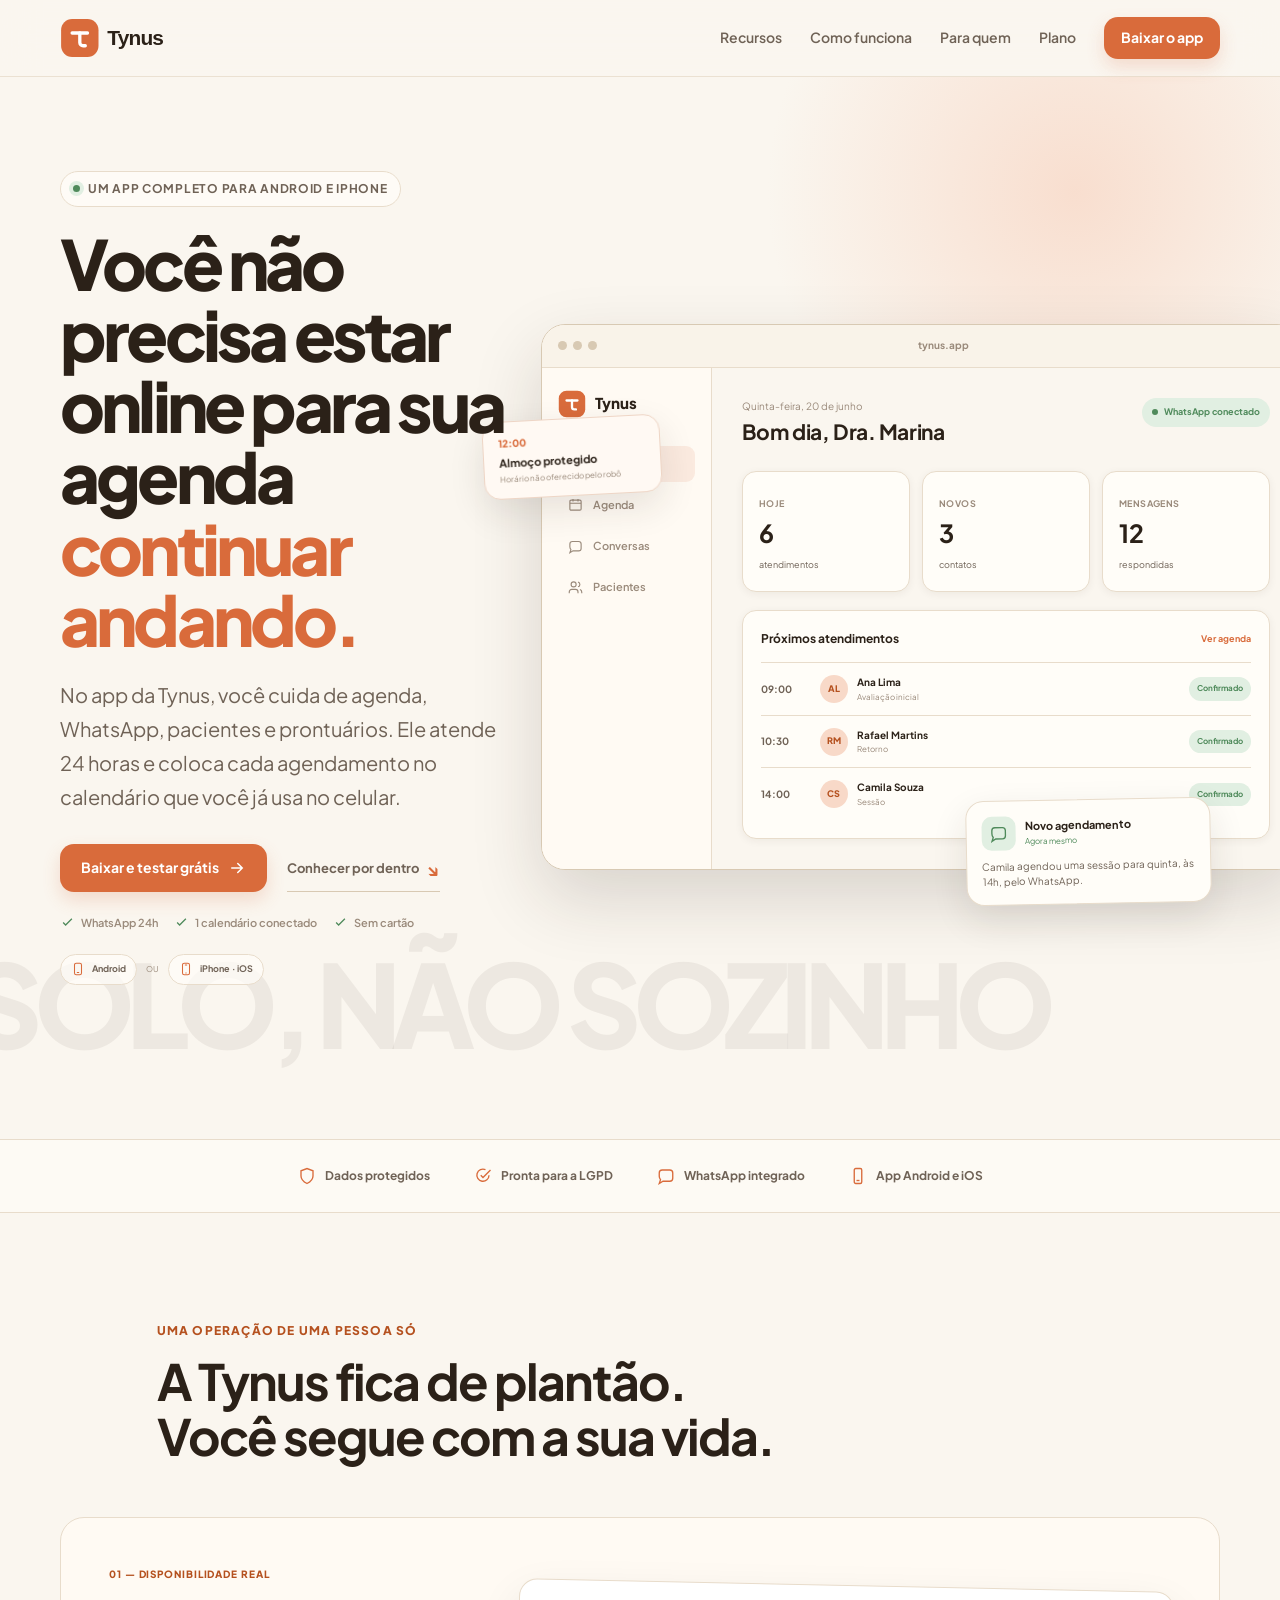
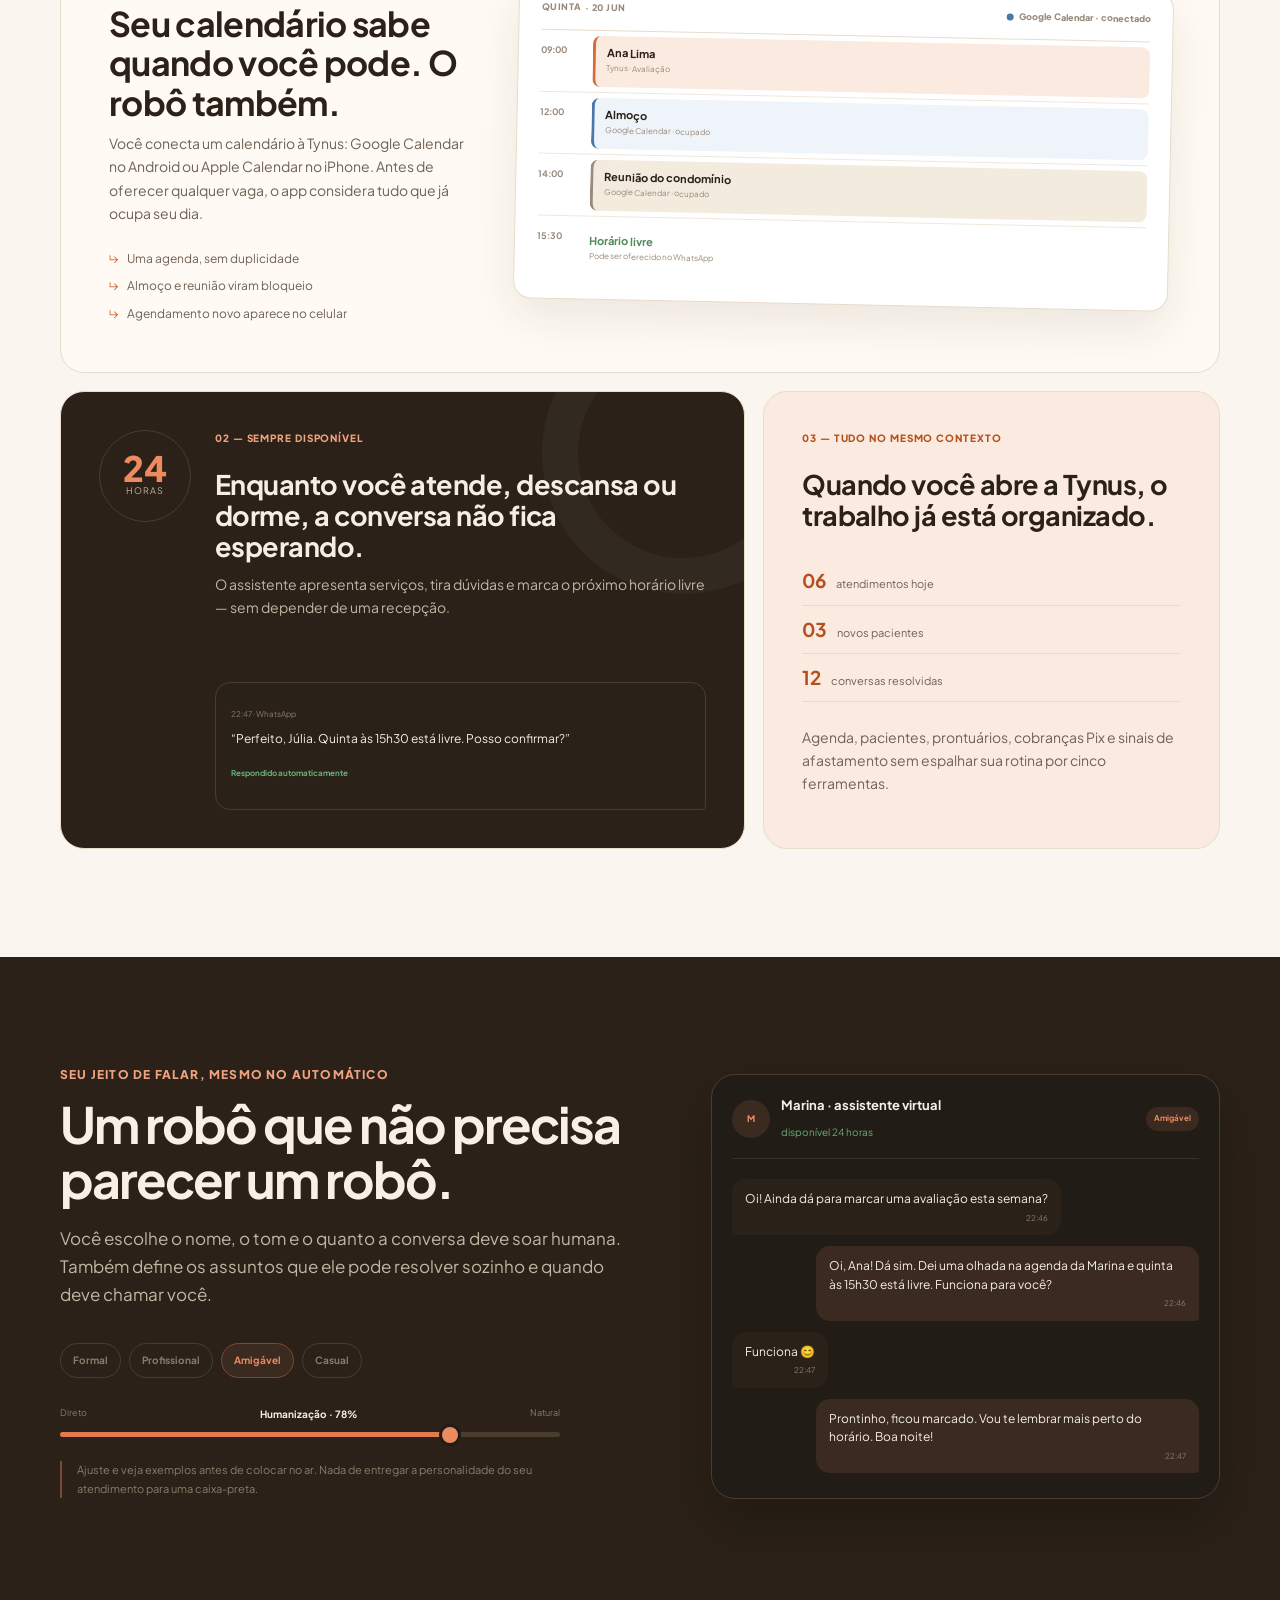
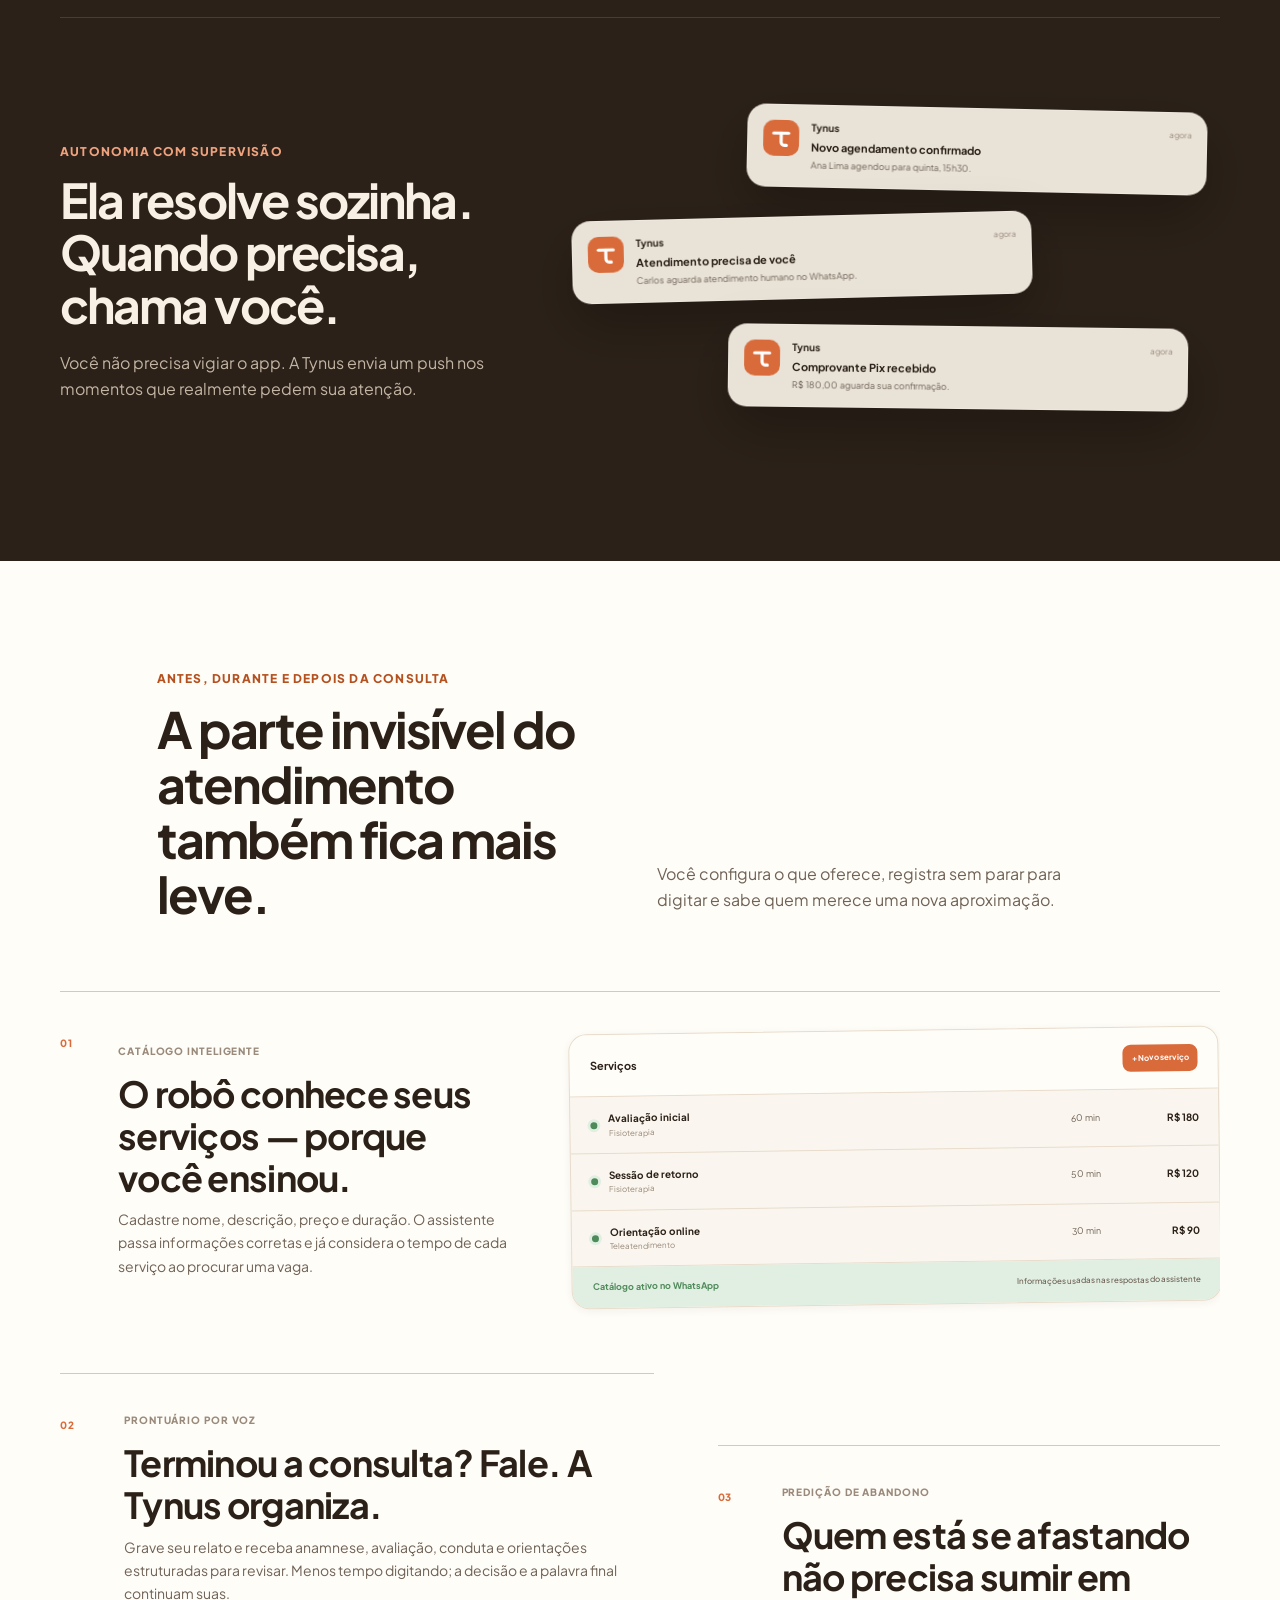
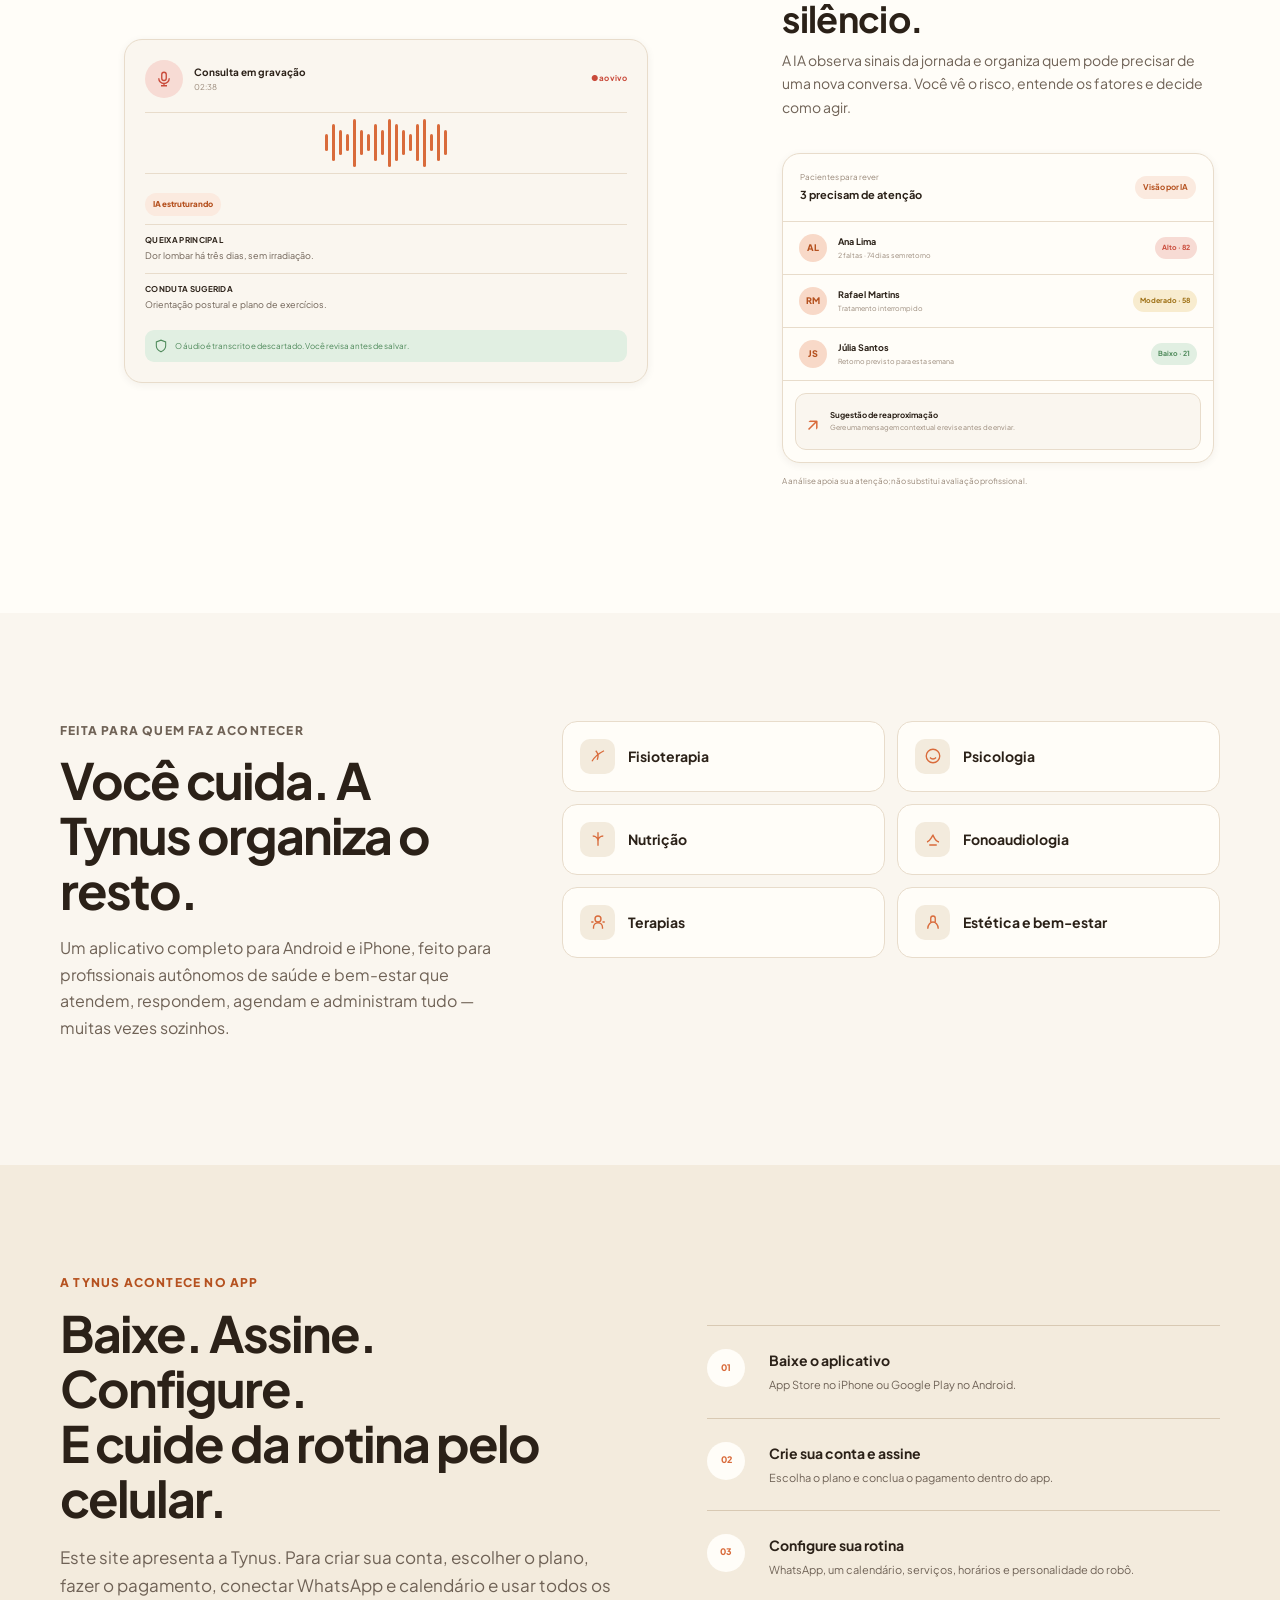
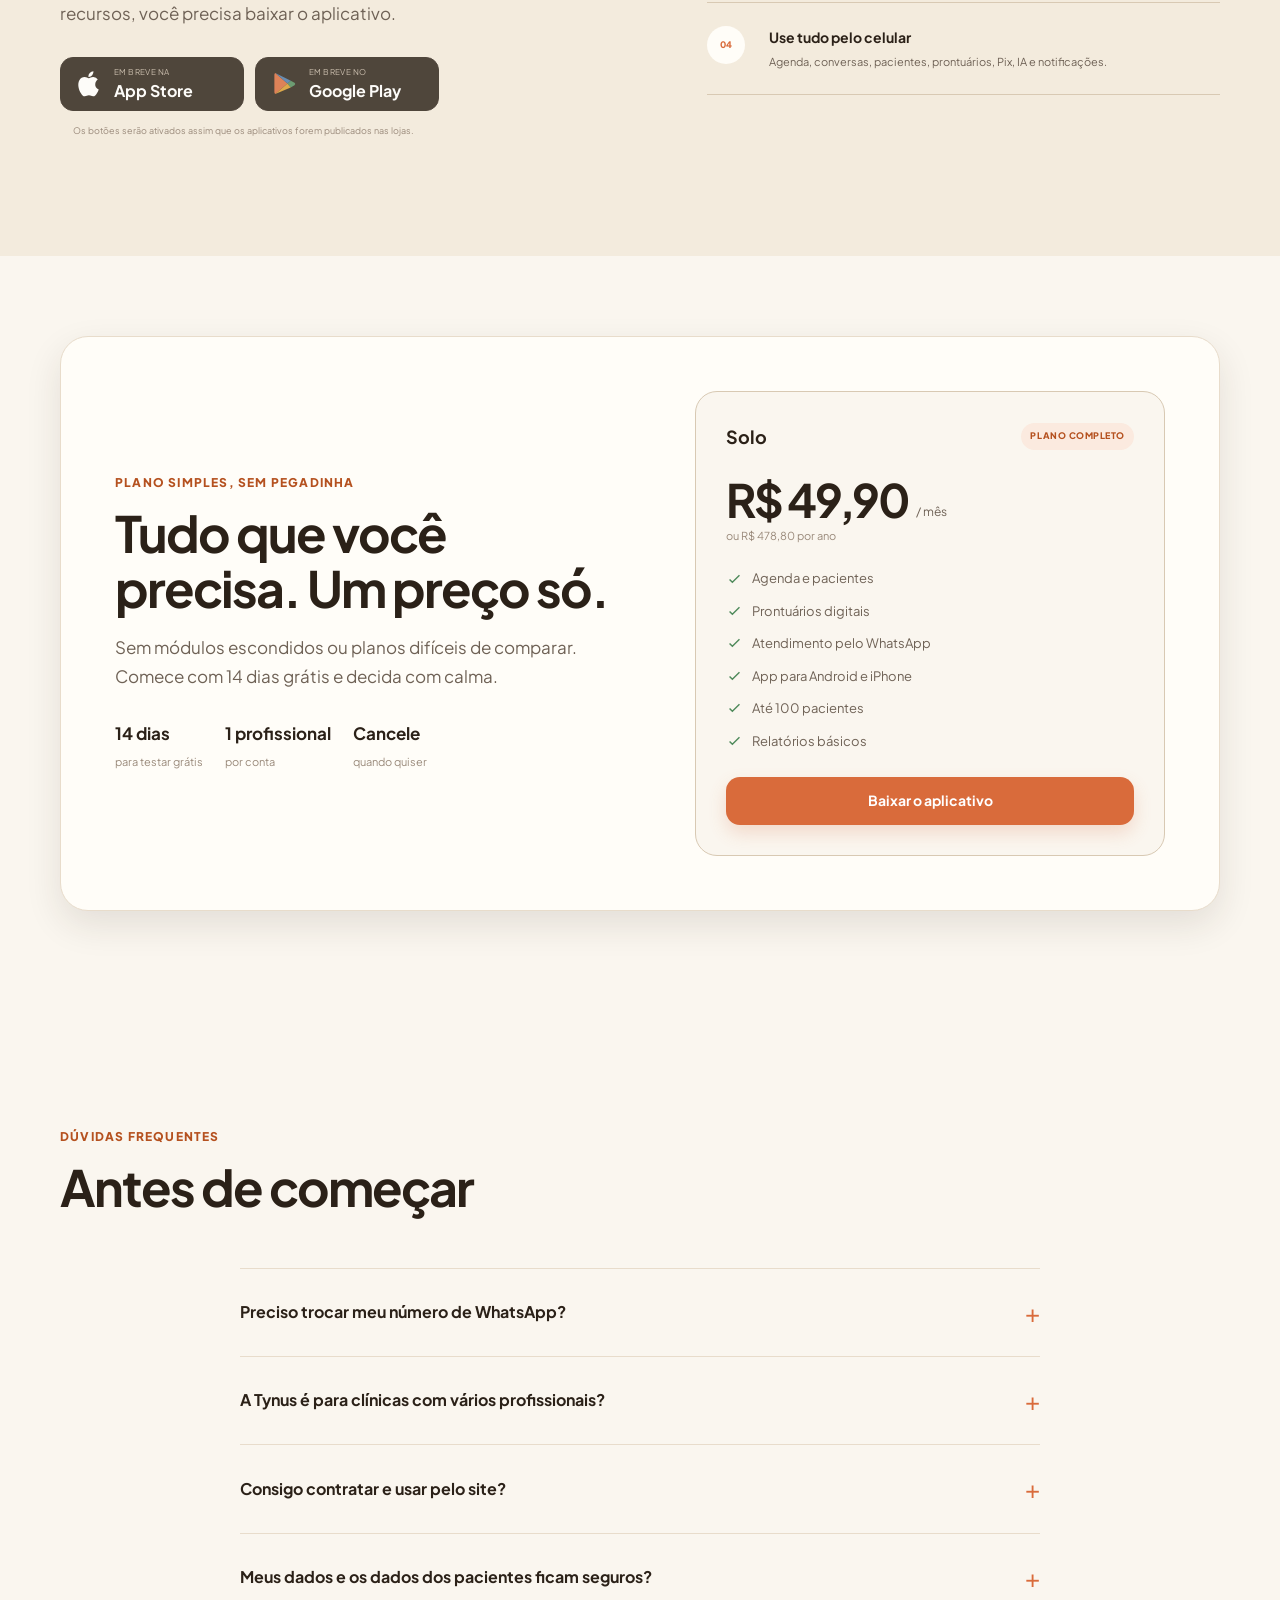
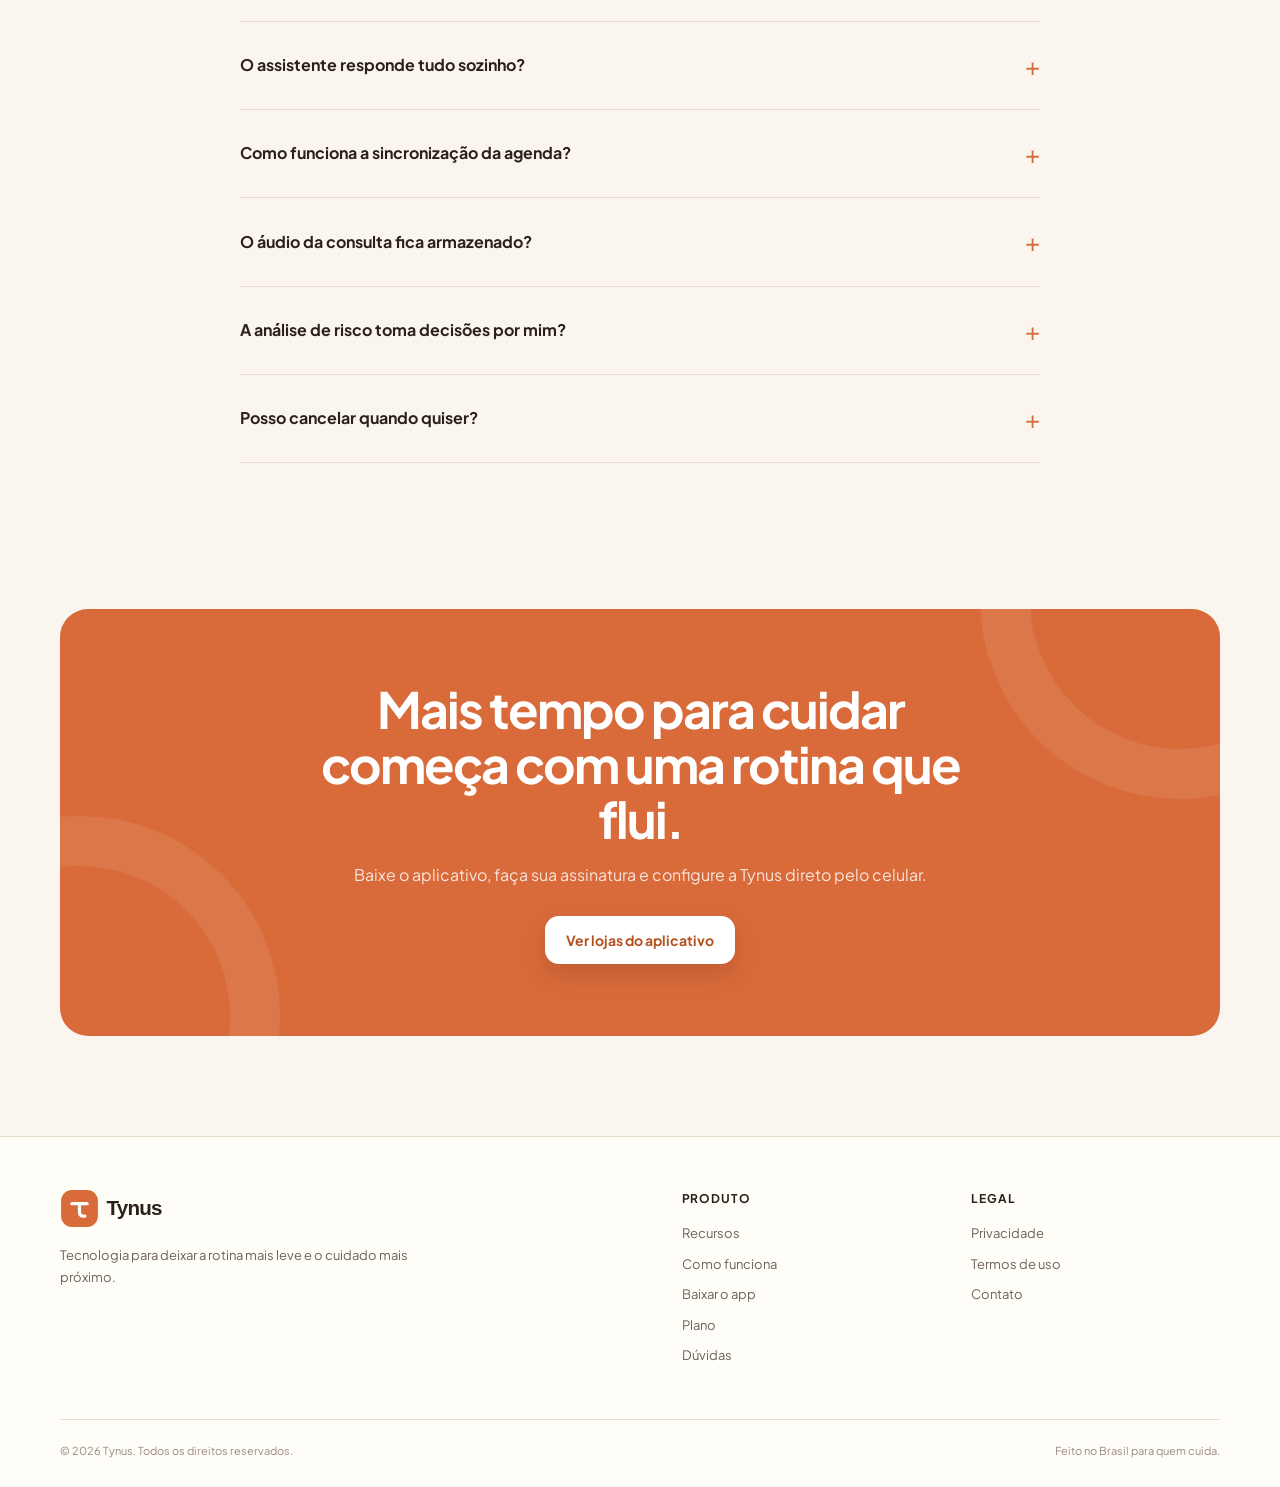
==== commit 9494499a: "adjust" ====
--- a/index.html
+++ b/index.html
@@ -4,7 +4,7 @@
   <meta charset="utf-8">
   <meta name="viewport" content="width=device-width, initial-scale=1">
   <title>Tynus — Seu consultório organizado. Seu WhatsApp trabalhando.</title>
-  <meta name="description" content="Agenda, pacientes, prontuários e atendimento pelo WhatsApp em um só lugar. Feito para profissionais de saúde e bem-estar que trabalham por conta própria.">
+  <meta name="description" content="App Tynus para Android e iPhone: atendimento no WhatsApp 24 horas e sincronização com o calendário nativo do seu celular.">
   <meta name="theme-color" content="#FAF6EF">
   <meta property="og:type" content="website">
   <meta property="og:locale" content="pt_BR">
@@ -27,31 +27,31 @@
         <a href="#como-funciona">Como funciona</a>
         <a href="#para-quem">Para quem</a>
         <a href="#planos">Plano</a>
-        <a class="button button-primary button-sm" href="https://tynus.app">Começar agora</a>
+        <a class="button button-primary button-sm" href="#baixar">Baixar o app</a>
       </div>
     </nav>
   </header>
 
   <main>
     <section class="hero" id="inicio">
-      <div class="container hero-copy">
-        <p class="eyebrow"><span class="eyebrow-dot"></span> Sua rotina, finalmente em um só lugar</p>
-        <h1>Seu consultório organizado. Seu <span>WhatsApp trabalhando.</span></h1>
-        <p class="lead">Agenda, pacientes, prontuários e atendimento inteligente em uma plataforma feita para quem cuida por conta própria.</p>
-        <div class="hero-actions">
-          <a class="button button-primary" href="https://tynus.app">Testar grátis por 14 dias
-            <svg viewBox="0 0 24 24" fill="none" stroke="currentColor" stroke-width="2" stroke-linecap="round"><path d="M5 12h14M13 6l6 6-6 6"/></svg>
-          </a>
-          <a class="button button-secondary" href="#como-funciona">
-            <svg viewBox="0 0 24 24" fill="none" stroke="currentColor" stroke-width="1.8"><circle cx="12" cy="12" r="9"/><path d="m10 8 6 4-6 4Z"/></svg>
-            Ver como funciona
-          </a>
-        </div>
-        <p class="hero-note">
-          <span><svg viewBox="0 0 24 24" fill="none" stroke="currentColor" stroke-width="2"><path d="m5 12 4 4L19 6"/></svg> Sem cartão para testar</span>
-          <span><svg viewBox="0 0 24 24" fill="none" stroke="currentColor" stroke-width="2"><path d="m5 12 4 4L19 6"/></svg> Configuração simples</span>
-          <span><svg viewBox="0 0 24 24" fill="none" stroke="currentColor" stroke-width="2"><path d="m5 12 4 4L19 6"/></svg> Cancele quando quiser</span>
-        </p>
+      <div class="container hero-grid">
+        <div class="hero-copy">
+          <p class="eyebrow"><span class="eyebrow-dot"></span> Um app completo para Android e iPhone</p>
+          <h1>Você não precisa estar online para sua agenda <span>continuar andando.</span></h1>
+          <p class="lead">No app da Tynus, você cuida de agenda, WhatsApp, pacientes e prontuários. Ele atende 24 horas e coloca cada agendamento no calendário que você já usa no celular.</p>
+          <div class="hero-actions">
+            <a class="button button-primary" href="#baixar">Baixar e testar grátis
+              <svg viewBox="0 0 24 24" fill="none" stroke="currentColor" stroke-width="2" stroke-linecap="round"><path d="M5 12h14M13 6l6 6-6 6"/></svg>
+            </a>
+            <a class="text-link" href="#como-funciona">Conhecer por dentro <span>↘</span></a>
+          </div>
+          <p class="hero-note">
+            <span><svg viewBox="0 0 24 24" fill="none" stroke="currentColor" stroke-width="2"><path d="m5 12 4 4L19 6"/></svg> WhatsApp 24h</span>
+            <span><svg viewBox="0 0 24 24" fill="none" stroke="currentColor" stroke-width="2"><path d="m5 12 4 4L19 6"/></svg> 1 calendário conectado</span>
+            <span><svg viewBox="0 0 24 24" fill="none" stroke="currentColor" stroke-width="2"><path d="m5 12 4 4L19 6"/></svg> Sem cartão</span>
+          </p>
+          <div class="platform-choice" aria-label="Disponível para Android e iPhone"><span><svg viewBox="0 0 24 24" fill="none" stroke="currentColor" stroke-width="1.8"><rect x="6" y="2" width="12" height="20" rx="3"/><path d="M10 18h4"/></svg>Android</span><i>ou</i><span><svg viewBox="0 0 24 24" fill="none" stroke="currentColor" stroke-width="1.8"><rect x="6" y="2" width="12" height="20" rx="3"/><path d="M10 5h4M11 19h2"/></svg>iPhone · iOS</span></div>
+        </div>
 
         <div class="product-wrap reveal" aria-label="Prévia do painel Tynus">
           <div class="product-window">
@@ -84,6 +84,7 @@
             <div class="message-head"><span class="message-icon"><svg viewBox="0 0 24 24" fill="none" stroke="currentColor" stroke-width="1.8"><path d="M21 15a4 4 0 0 1-4 4H8l-5 3 1.7-5.1A7 7 0 0 1 3 12V8a4 4 0 0 1 4-4h10a4 4 0 0 1 4 4Z"/></svg></span><div><strong>Novo agendamento</strong><small>Agora mesmo</small></div></div>
             <p>Camila agendou uma sessão para quinta, às 14h, pelo WhatsApp.</p>
           </div>
+          <div class="availability-note"><span>12:00</span><strong>Almoço protegido</strong><small>Horário não oferecido pelo robô</small></div>
         </div>
       </div>
     </section>
@@ -93,49 +94,138 @@
         <div class="trust-item"><svg viewBox="0 0 24 24" fill="none" stroke="currentColor" stroke-width="1.8"><path d="M12 22s8-4 8-10V5l-8-3-8 3v7c0 6 8 10 8 10Z"/></svg>Dados protegidos</div>
         <div class="trust-item"><svg viewBox="0 0 24 24" fill="none" stroke="currentColor" stroke-width="1.8"><path d="M20 11a8.1 8.1 0 1 1-4.7-7.4"/><path d="m9 11 3 3L22 4"/></svg>Pronta para a LGPD</div>
         <div class="trust-item"><svg viewBox="0 0 24 24" fill="none" stroke="currentColor" stroke-width="1.8"><path d="M21 15a4 4 0 0 1-4 4H8l-5 3 1.7-5.1A7 7 0 0 1 3 12V8a4 4 0 0 1 4-4h10a4 4 0 0 1 4 4Z"/></svg>WhatsApp integrado</div>
-        <div class="trust-item"><svg viewBox="0 0 24 24" fill="none" stroke="currentColor" stroke-width="1.8"><rect x="3" y="5" width="18" height="16" rx="2"/><path d="M16 3v4M8 3v4M3 10h18"/></svg>Google Calendar</div>
+        <div class="trust-item"><svg viewBox="0 0 24 24" fill="none" stroke="currentColor" stroke-width="1.8"><rect x="7" y="2" width="10" height="20" rx="2"/><path d="M10 18h4"/></svg>App Android e iOS</div>
       </div>
     </div>
 
     <section class="section" id="recursos">
       <div class="container">
-        <div class="section-heading reveal"><p class="section-kicker">Tudo conectado</p><h2>Menos ferramentas abertas. Mais clareza na rotina.</h2><p>A Tynus reúne o que você usa todos os dias, sem transformar seu trabalho em mais um sistema complicado.</p></div>
-        <div class="features-grid">
-          <article class="feature-card reveal"><span class="feature-icon"><svg viewBox="0 0 24 24" fill="none" stroke="currentColor" stroke-width="1.8"><path d="M21 15a4 4 0 0 1-4 4H8l-5 3 1.7-5.1A7 7 0 0 1 3 12V8a4 4 0 0 1 4-4h10a4 4 0 0 1 4 4Z"/></svg></span><h3>WhatsApp que resolve</h3><p>Seu assistente responde dúvidas, apresenta serviços e agenda horários enquanto você atende.</p></article>
-          <article class="feature-card reveal"><span class="feature-icon"><svg viewBox="0 0 24 24" fill="none" stroke="currentColor" stroke-width="1.8"><rect x="3" y="5" width="18" height="16" rx="2"/><path d="M16 3v4M8 3v4M3 10h18"/></svg></span><h3>Agenda sem desencontro</h3><p>Organize consultas e sincronize seus compromissos com o Google Calendar.</p></article>
-          <article class="feature-card reveal"><span class="feature-icon"><svg viewBox="0 0 24 24" fill="none" stroke="currentColor" stroke-width="1.8"><path d="M16 21v-2a4 4 0 0 0-4-4H6a4 4 0 0 0-4 4v2"/><circle cx="9" cy="7" r="4"/><path d="M22 21v-2a4 4 0 0 0-3-3.87M16 3.13a4 4 0 0 1 0 7.75"/></svg></span><h3>Pacientes por perto</h3><p>Dados, histórico e contatos reunidos para você encontrar o que precisa sem procurar em planilhas.</p></article>
-          <article class="feature-card reveal"><span class="feature-icon"><svg viewBox="0 0 24 24" fill="none" stroke="currentColor" stroke-width="1.8"><path d="M14 2H6a2 2 0 0 0-2 2v16a2 2 0 0 0 2 2h12a2 2 0 0 0 2-2V8Z"/><path d="M14 2v6h6M8 13h8M8 17h5"/></svg></span><h3>Prontuário digital</h3><p>Registre evoluções, condutas e documentos com histórico de alterações e assinatura.</p></article>
-          <article class="feature-card reveal"><span class="feature-icon"><svg viewBox="0 0 24 24" fill="none" stroke="currentColor" stroke-width="1.8"><path d="m12 2 1.7 5.1L19 9l-5.3 1.9L12 16l-1.7-5.1L5 9l5.3-1.9Z"/><path d="m19 15 .9 2.6 2.6.9-2.6.9L19 22l-.9-2.6-2.6-.9 2.6-.9Z"/></svg></span><h3>Atenção no momento certo</h3><p>Sinais de risco ajudam você a perceber quem pode estar se afastando e agir com cuidado.</p></article>
-          <article class="feature-card reveal"><span class="feature-icon"><svg viewBox="0 0 24 24" fill="none" stroke="currentColor" stroke-width="1.8"><path d="M3 3v18h18"/><path d="m7 16 4-5 3 3 5-7"/></svg></span><h3>Visão do seu dia</h3><p>Atendimentos, conversas e novos contatos resumidos em um painel direto ao ponto.</p></article>
+        <div class="section-heading offset-heading reveal"><p class="section-kicker">Uma operação de uma pessoa só</p><h2>A Tynus fica de plantão.<br>Você segue com a sua vida.</h2></div>
+        <div class="feature-stories">
+          <article class="story story-availability reveal">
+            <div class="story-copy"><span class="story-number">01 — Disponibilidade real</span><h3>Seu calendário sabe quando você pode. O robô também.</h3><p>Você conecta um calendário à Tynus: Google Calendar no Android ou Apple Calendar no iPhone. Antes de oferecer qualquer vaga, o app considera tudo que já ocupa seu dia.</p><ul><li>Uma agenda, sem duplicidade</li><li>Almoço e reunião viram bloqueio</li><li>Agendamento novo aparece no celular</li></ul></div>
+            <div class="calendar-board" aria-label="Exemplo de agenda sincronizada">
+              <div class="calendar-top"><span>QUINTA · 20 JUN</span><div><i class="google-dot"></i> Google Calendar · conectado</div></div>
+              <div class="calendar-row"><time>09:00</time><div class="calendar-event appointment-event"><strong>Ana Lima</strong><small>Tynus · Avaliação</small></div></div>
+              <div class="calendar-row"><time>12:00</time><div class="calendar-event blocked-event"><strong>Almoço</strong><small>Google Calendar · ocupado</small></div></div>
+              <div class="calendar-row"><time>14:00</time><div class="calendar-event personal-event"><strong>Reunião do condomínio</strong><small>Google Calendar · ocupado</small></div></div>
+              <div class="calendar-row available-row"><time>15:30</time><div><strong>Horário livre</strong><small>Pode ser oferecido no WhatsApp</small></div></div>
+            </div>
+          </article>
+
+          <article class="story story-always-on reveal">
+            <div class="always-on-mark"><span>24</span><small>horas</small></div>
+            <div><span class="story-number">02 — Sempre disponível</span><h3>Enquanto você atende, descansa ou dorme, a conversa não fica esperando.</h3><p>O assistente apresenta serviços, tira dúvidas e marca o próximo horário livre — sem depender de uma recepção.</p></div>
+            <div class="night-message"><small>22:47 · WhatsApp</small><p>“Perfeito, Júlia. Quinta às 15h30 está livre. Posso confirmar?”</p><span>Respondido automaticamente</span></div>
+          </article>
+
+          <article class="story story-routine reveal">
+            <div><span class="story-number">03 — Tudo no mesmo contexto</span><h3>Quando você abre a Tynus, o trabalho já está organizado.</h3></div>
+            <div class="routine-list"><span><b>06</b> atendimentos hoje</span><span><b>03</b> novos pacientes</span><span><b>12</b> conversas resolvidas</span></div>
+            <p>Agenda, pacientes, prontuários, cobranças Pix e sinais de afastamento sem espalhar sua rotina por cinco ferramentas.</p>
+          </article>
         </div>
       </div>
     </section>
 
     <section class="section workflow-section" id="como-funciona">
-      <div class="container workflow">
-        <div>
-          <div class="section-heading reveal"><p class="section-kicker">Do primeiro “oi” ao atendimento</p><h2>Uma experiência leve para você e para seu paciente.</h2><p>Você configura uma vez. A Tynus ajuda a rotina a continuar fluindo.</p></div>
-          <div class="steps">
-            <div class="step reveal"><span class="step-number">01</span><div><h3>Conecte seu WhatsApp</h3><p>Cadastre seus serviços, horários e o jeito que prefere conversar.</p></div></div>
-            <div class="step reveal"><span class="step-number">02</span><div><h3>Receba e organize</h3><p>Novas conversas, pacientes e agendamentos chegam ao mesmo lugar.</p></div></div>
-            <div class="step reveal"><span class="step-number">03</span><div><h3>Cuide com contexto</h3><p>Consulte histórico, registre o atendimento e acompanhe os próximos passos.</p></div></div>
-          </div>
+      <div class="container humanization-layout">
+        <div class="humanization-copy reveal">
+          <p class="section-kicker">Seu jeito de falar, mesmo no automático</p>
+          <h2>Um robô que não precisa parecer um robô.</h2>
+          <p>Você escolhe o nome, o tom e o quanto a conversa deve soar humana. Também define os assuntos que ele pode resolver sozinho e quando deve chamar você.</p>
+          <div class="human-points"><span>Formal</span><span>Profissional</span><span class="active">Amigável</span><span>Casual</span></div>
+          <div class="human-slider"><div><span>Direto</span><strong>Humanização · 78%</strong><span>Natural</span></div><i></i></div>
+          <p class="config-note">Ajuste e veja exemplos antes de colocar no ar. Nada de entregar a personalidade do seu atendimento para uma caixa-preta.</p>
         </div>
         <div class="chat-demo reveal" aria-label="Exemplo de conversa automatizada">
-          <div class="chat-head"><span class="avatar">T</span><div><strong>Assistente da Marina</strong><small>online agora</small></div></div>
+          <div class="chat-head"><span class="avatar">M</span><div><strong>Marina · assistente virtual</strong><small>disponível 24 horas</small></div><span class="tone-label">Amigável</span></div>
           <div class="chat-body">
-            <div class="bubble in">Oi! Gostaria de saber os horários disponíveis para uma avaliação.<small>09:42</small></div>
-            <div class="bubble out">Oi, Ana! Claro. Tenho terça às 10h ou quinta às 14h. Qual fica melhor para você?<small>09:42</small></div>
-            <div class="bubble in">Quinta às 14h, por favor.<small>09:43</small></div>
-            <div class="bubble out">Prontinho! Sua avaliação ficou agendada para quinta, às 14h. Te envio um lembrete antes. Até lá!<small>09:43</small></div>
-          </div>
+            <div class="bubble in">Oi! Ainda dá para marcar uma avaliação esta semana?<small>22:46</small></div>
+            <div class="bubble out">Oi, Ana! Dá sim. Dei uma olhada na agenda da Marina e quinta às 15h30 está livre. Funciona para você?<small>22:46</small></div>
+            <div class="bubble in">Funciona 😊<small>22:47</small></div>
+            <div class="bubble out">Prontinho, ficou marcado. Vou te lembrar mais perto do horário. Boa noite!<small>22:47</small></div>
+          </div>
+        </div>
+      </div>
+
+      <div class="container notification-layer reveal">
+        <div class="notification-copy">
+          <p class="section-kicker">Autonomia com supervisão</p>
+          <h2>Ela resolve sozinha.<br>Quando precisa, chama você.</h2>
+          <p>Você não precisa vigiar o app. A Tynus envia um push nos momentos que realmente pedem sua atenção.</p>
+        </div>
+        <div class="push-stack" aria-label="Exemplos de notificações push da Tynus">
+          <div class="push-card push-appointment"><img src="assets/favicon.svg" alt=""><div><span><strong>Tynus</strong><time>agora</time></span><b>Novo agendamento confirmado</b><p>Ana Lima agendou para quinta, 15h30.</p></div></div>
+          <div class="push-card push-handoff"><img src="assets/favicon.svg" alt=""><div><span><strong>Tynus</strong><time>agora</time></span><b>Atendimento precisa de você</b><p>Carlos aguarda atendimento humano no WhatsApp.</p></div></div>
+          <div class="push-card push-pix"><img src="assets/favicon.svg" alt=""><div><span><strong>Tynus</strong><time>agora</time></span><b>Comprovante Pix recebido</b><p>R$ 180,00 aguarda sua confirmação.</p></div></div>
+        </div>
+      </div>
+    </section>
+
+    <section class="section depth-section" aria-labelledby="depth-title">
+      <div class="container">
+        <div class="depth-heading reveal">
+          <p class="section-kicker">Antes, durante e depois da consulta</p>
+          <h2 id="depth-title">A parte invisível do atendimento também fica mais leve.</h2>
+          <p>Você configura o que oferece, registra sem parar para digitar e sabe quem merece uma nova aproximação.</p>
+        </div>
+
+        <div class="product-rail">
+          <article class="product-module catalog-module reveal">
+            <div class="module-index">01</div>
+            <div class="module-copy">
+              <span>Catálogo inteligente</span>
+              <h3>O robô conhece seus serviços — porque você ensinou.</h3>
+              <p>Cadastre nome, descrição, preço e duração. O assistente passa informações corretas e já considera o tempo de cada serviço ao procurar uma vaga.</p>
+            </div>
+            <div class="catalog-ui" aria-label="Exemplo do catálogo de serviços">
+              <div class="catalog-head"><strong>Serviços</strong><span>+ Novo serviço</span></div>
+              <div class="service-row"><i class="service-status"></i><div><strong>Avaliação inicial</strong><small>Fisioterapia</small></div><span>60 min</span><b>R$ 180</b></div>
+              <div class="service-row"><i class="service-status"></i><div><strong>Sessão de retorno</strong><small>Fisioterapia</small></div><span>50 min</span><b>R$ 120</b></div>
+              <div class="service-row"><i class="service-status"></i><div><strong>Orientação online</strong><small>Teleatendimento</small></div><span>30 min</span><b>R$ 90</b></div>
+              <div class="catalog-foot"><span>Catálogo ativo no WhatsApp</span><small>Informações usadas nas respostas do assistente</small></div>
+            </div>
+          </article>
+
+          <article class="product-module voice-module reveal">
+            <div class="module-index">02</div>
+            <div class="module-copy">
+              <span>Prontuário por voz</span>
+              <h3>Terminou a consulta? Fale. A Tynus organiza.</h3>
+              <p>Grave seu relato e receba anamnese, avaliação, conduta e orientações estruturadas para revisar. Menos tempo digitando; a decisão e a palavra final continuam suas.</p>
+            </div>
+            <div class="recorder-ui" aria-label="Exemplo de gravação de prontuário">
+              <div class="recorder-top"><span class="mic-button"><svg viewBox="0 0 24 24" fill="none" stroke="currentColor" stroke-width="1.8"><rect x="9" y="3" width="6" height="11" rx="3"/><path d="M5 11a7 7 0 0 0 14 0M12 18v3M8 21h8"/></svg></span><div><strong>Consulta em gravação</strong><small>02:38</small></div><i>● ao vivo</i></div>
+              <div class="waveform" aria-hidden="true"><b></b><b></b><b></b><b></b><b></b><b></b><b></b><b></b><b></b><b></b><b></b><b></b><b></b><b></b><b></b><b></b><b></b><b></b></div>
+              <div class="ai-fields"><span>IA estruturando</span><p><strong>Queixa principal</strong> Dor lombar há três dias, sem irradiação.</p><p><strong>Conduta sugerida</strong> Orientação postural e plano de exercícios.</p></div>
+              <div class="privacy-note"><svg viewBox="0 0 24 24" fill="none" stroke="currentColor" stroke-width="1.8"><path d="M12 22s8-4 8-10V5l-8-3-8 3v7c0 6 8 10 8 10Z"/></svg>O áudio é transcrito e descartado. Você revisa antes de salvar.</div>
+            </div>
+          </article>
+
+          <article class="product-module risk-module reveal">
+            <div class="module-index">03</div>
+            <div class="module-copy">
+              <span>Predição de abandono</span>
+              <h3>Quem está se afastando não precisa sumir em silêncio.</h3>
+              <p>A IA observa sinais da jornada e organiza quem pode precisar de uma nova conversa. Você vê o risco, entende os fatores e decide como agir.</p>
+            </div>
+            <div class="risk-ui" aria-label="Exemplo de visão de risco de abandono">
+              <div class="risk-head"><div><small>Pacientes para rever</small><strong>3 precisam de atenção</strong></div><span>Visão por IA</span></div>
+              <div class="risk-person"><span class="avatar">AL</span><div><strong>Ana Lima</strong><small>2 faltas · 74 dias sem retorno</small></div><b class="risk-high">Alto · 82</b></div>
+              <div class="risk-person"><span class="avatar">RM</span><div><strong>Rafael Martins</strong><small>Tratamento interrompido</small></div><b class="risk-medium">Moderado · 58</b></div>
+              <div class="risk-person"><span class="avatar">JS</span><div><strong>Júlia Santos</strong><small>Retorno previsto para esta semana</small></div><b class="risk-low">Baixo · 21</b></div>
+              <div class="risk-action"><span>↗</span><div><strong>Sugestão de reaproximação</strong><small>Gere uma mensagem contextual e revise antes de enviar.</small></div></div>
+            </div>
+            <small class="support-disclaimer">A análise apoia sua atenção; não substitui avaliação profissional.</small>
+          </article>
         </div>
       </div>
     </section>
 
     <section class="section" id="para-quem">
       <div class="container who-grid">
-        <div class="who-copy reveal"><p class="section-kicker">Feita para quem faz acontecer</p><h2>Você cuida. A Tynus organiza o resto.</h2><p>Para profissionais autônomos de saúde e bem-estar que atendem, respondem, agendam e administram tudo — muitas vezes sozinhos.</p></div>
+        <div class="who-copy reveal"><p class="section-kicker">Feita para quem faz acontecer</p><h2>Você cuida. A Tynus organiza o resto.</h2><p>Um aplicativo completo para Android e iPhone, feito para profissionais autônomos de saúde e bem-estar que atendem, respondem, agendam e administram tudo — muitas vezes sozinhos.</p></div>
         <div class="specialties">
           <div class="specialty reveal"><span><svg viewBox="0 0 24 24" fill="none" stroke="currentColor" stroke-width="1.8"><path d="M4 19c4-7 8-10 16-14M9 5c3 3 4 7 2 12"/></svg></span>Fisioterapia</div>
           <div class="specialty reveal"><span><svg viewBox="0 0 24 24" fill="none" stroke="currentColor" stroke-width="1.8"><circle cx="12" cy="12" r="9"/><path d="M8 14s1.5 2 4 2 4-2 4-2M9 9h.01M15 9h.01"/></svg></span>Psicologia</div>
@@ -143,6 +233,33 @@
           <div class="specialty reveal"><span><svg viewBox="0 0 24 24" fill="none" stroke="currentColor" stroke-width="1.8"><path d="M4 16c4-1 5-5 8-9 2 4 3 8 8 9M7 20h10"/></svg></span>Fonoaudiologia</div>
           <div class="specialty reveal"><span><svg viewBox="0 0 24 24" fill="none" stroke="currentColor" stroke-width="1.8"><circle cx="12" cy="8" r="4"/><path d="M6 21v-2a6 6 0 0 1 12 0v2M3 12h3M18 12h3"/></svg></span>Terapias</div>
           <div class="specialty reveal"><span><svg viewBox="0 0 24 24" fill="none" stroke="currentColor" stroke-width="1.8"><path d="M5 21c0-6 4-9 7-9s7 3 7 9M9 12V7a3 3 0 0 1 6 0v5"/></svg></span>Estética e bem-estar</div>
+        </div>
+      </div>
+    </section>
+
+    <section class="section download-section" id="baixar">
+      <div class="container download-layout reveal">
+        <div class="download-copy">
+          <p class="section-kicker">A Tynus acontece no app</p>
+          <h2>Baixe. Assine. Configure.<br>E cuide da rotina pelo celular.</h2>
+          <p>Este site apresenta a Tynus. Para criar sua conta, escolher o plano, fazer o pagamento, conectar WhatsApp e calendário e usar todos os recursos, você precisa baixar o aplicativo.</p>
+          <div class="store-links" aria-label="Aplicativos da Tynus">
+            <span class="store-link is-pending" role="link" aria-disabled="true">
+              <svg viewBox="0 0 24 24" fill="currentColor" aria-hidden="true"><path d="M17.1 12.5c0-2.7 2.2-4 2.3-4.1a5 5 0 0 0-3.9-2.1c-1.7-.2-3.2 1-4.1 1-.9 0-2.2-1-3.7-1-1.9 0-3.7 1.1-4.7 2.8-2 3.5-.5 8.7 1.4 11.5.9 1.4 2 2.9 3.5 2.8 1.4-.1 1.9-.9 3.6-.9 1.7 0 2.2.9 3.7.9s2.5-1.4 3.4-2.8a12 12 0 0 0 1.6-3.3 4.7 4.7 0 0 1-3.1-4.8ZM14.4 4.6A4.8 4.8 0 0 0 15.5 1a4.9 4.9 0 0 0-3.3 1.7A4.5 4.5 0 0 0 11 6.1a4 4 0 0 0 3.4-1.5Z"/></svg>
+              <span><small>Em breve na</small><strong>App Store</strong></span>
+            </span>
+            <span class="store-link is-pending" role="link" aria-disabled="true">
+              <svg viewBox="0 0 24 24" fill="none" aria-hidden="true"><path d="m3.8 2.7 10.8 9.4L3.8 21.3a2 2 0 0 1-.8-1.6V4.3a2 2 0 0 1 .8-1.6Z" fill="#d96b3b"/><path d="m14.6 12.1 3-2.6 3.3 1.9c.8.5.8 1.6 0 2.1l-3.4 2-2.9-3.4Z" fill="#4f8a5b"/><path d="m3.8 2.7 13.8 6.8-3 2.6L3.8 2.7Z" fill="#4a78a8"/><path d="m3.8 21.3 10.8-9.2 2.9 3.4-13.7 5.8Z" fill="#d89a2b"/></svg>
+              <span><small>Em breve no</small><strong>Google Play</strong></span>
+            </span>
+          </div>
+          <p class="store-pending-note"><span></span> Os botões serão ativados assim que os aplicativos forem publicados nas lojas.</p>
+        </div>
+        <div class="app-steps" aria-label="Como começar a usar a Tynus">
+          <div class="app-step"><span>01</span><div><strong>Baixe o aplicativo</strong><small>App Store no iPhone ou Google Play no Android.</small></div></div>
+          <div class="app-step"><span>02</span><div><strong>Crie sua conta e assine</strong><small>Escolha o plano e conclua o pagamento dentro do app.</small></div></div>
+          <div class="app-step"><span>03</span><div><strong>Configure sua rotina</strong><small>WhatsApp, um calendário, serviços, horários e personalidade do robô.</small></div></div>
+          <div class="app-step"><span>04</span><div><strong>Use tudo pelo celular</strong><small>Agenda, conversas, pacientes, prontuários, Pix, IA e notificações.</small></div></div>
         </div>
       </div>
     </section>
@@ -158,10 +275,11 @@
             <li><svg viewBox="0 0 24 24" fill="none" stroke="currentColor" stroke-width="2"><path d="m5 12 4 4L19 6"/></svg>Agenda e pacientes</li>
             <li><svg viewBox="0 0 24 24" fill="none" stroke="currentColor" stroke-width="2"><path d="m5 12 4 4L19 6"/></svg>Prontuários digitais</li>
             <li><svg viewBox="0 0 24 24" fill="none" stroke="currentColor" stroke-width="2"><path d="m5 12 4 4L19 6"/></svg>Atendimento pelo WhatsApp</li>
+            <li><svg viewBox="0 0 24 24" fill="none" stroke="currentColor" stroke-width="2"><path d="m5 12 4 4L19 6"/></svg>App para Android e iPhone</li>
             <li><svg viewBox="0 0 24 24" fill="none" stroke="currentColor" stroke-width="2"><path d="m5 12 4 4L19 6"/></svg>Até 100 pacientes</li>
             <li><svg viewBox="0 0 24 24" fill="none" stroke="currentColor" stroke-width="2"><path d="m5 12 4 4L19 6"/></svg>Relatórios básicos</li>
           </ul>
-          <a class="button button-primary" href="https://tynus.app">Começar teste grátis</a>
+          <a class="button button-primary" href="#baixar">Baixar o aplicativo</a>
         </div>
       </div>
     </section>
@@ -171,21 +289,25 @@
         <div class="faq-list reveal">
           <details><summary>Preciso trocar meu número de WhatsApp?</summary><p>Não necessariamente. A configuração depende de como seu número está conectado hoje. A equipe Tynus orienta o melhor caminho durante a ativação.</p></details>
           <details><summary>A Tynus é para clínicas com vários profissionais?</summary><p>Neste momento, o produto foi desenhado para uma pessoa por conta. Assim conseguimos oferecer uma rotina simples e direta para profissionais autônomos.</p></details>
+          <details><summary>Consigo contratar e usar pelo site?</summary><p>Não. O site apresenta o produto; a criação da conta, assinatura, pagamento, configuração e uso acontecem dentro do aplicativo para Android ou iPhone.</p></details>
           <details><summary>Meus dados e os dados dos pacientes ficam seguros?</summary><p>A Tynus aplica autenticação, isolamento dos dados por conta, proteção de informações sensíveis e controles alinhados à LGPD. Você também pode solicitar acesso, correção ou exclusão de dados conforme a legislação.</p></details>
           <details><summary>O assistente responde tudo sozinho?</summary><p>Você escolhe o tom, os serviços e até onde ele pode ir. Quando necessário, pode assumir a conversa no inbox e continuar pessoalmente.</p></details>
+          <details><summary>Como funciona a sincronização da agenda?</summary><p>Você conecta apenas um calendário: Google Calendar se usa Android ou Apple Calendar se usa iPhone. Eventos ocupados, como almoço ou reunião, deixam de aparecer como horários disponíveis; os novos agendamentos feitos pela Tynus aparecem nesse mesmo calendário do celular.</p></details>
+          <details><summary>O áudio da consulta fica armazenado?</summary><p>Não. O áudio é enviado para transcrição e estruturação do prontuário, depois é descartado. O texto sugerido pela IA fica disponível para você revisar antes de salvar.</p></details>
+          <details><summary>A análise de risco toma decisões por mim?</summary><p>Não. Ela organiza sinais, fatores e histórico para destacar pacientes que podem estar se afastando. A interpretação, a abordagem e qualquer mensagem enviada continuam sob sua responsabilidade.</p></details>
           <details><summary>Posso cancelar quando quiser?</summary><p>Sim. Não há fidelidade no plano mensal. Você pode cancelar a renovação e continuar usando até o fim do período já pago.</p></details>
         </div>
       </div>
     </section>
 
     <section class="final-cta">
-      <div class="container"><div class="cta-box reveal"><h2>Mais tempo para cuidar começa com uma rotina que flui.</h2><p>Experimente a Tynus por 14 dias e veja como fica ter agenda, pacientes e WhatsApp trabalhando juntos.</p><a class="button" href="https://tynus.app">Quero testar a Tynus</a></div></div>
+      <div class="container"><div class="cta-box reveal"><h2>Mais tempo para cuidar começa com uma rotina que flui.</h2><p>Baixe o aplicativo, faça sua assinatura e configure a Tynus direto pelo celular.</p><a class="button" href="#baixar">Ver lojas do aplicativo</a></div></div>
     </section>
   </main>
 
   <footer class="site-footer">
     <div class="container">
-      <div class="footer-grid"><div class="footer-brand"><img src="assets/logo.svg" alt="Tynus"><p>Tecnologia para deixar a rotina mais leve e o cuidado mais próximo.</p></div><div class="footer-col"><strong>Produto</strong><a href="#recursos">Recursos</a><a href="#como-funciona">Como funciona</a><a href="#planos">Plano</a><a href="#duvidas">Dúvidas</a></div><div class="footer-col"><strong>Legal</strong><a href="privacidade.html">Privacidade</a><a href="termos.html">Termos de uso</a><a href="mailto:suporte@tynus.com.br">Contato</a></div></div>
+      <div class="footer-grid"><div class="footer-brand"><img src="assets/logo.svg" alt="Tynus"><p>Tecnologia para deixar a rotina mais leve e o cuidado mais próximo.</p></div><div class="footer-col"><strong>Produto</strong><a href="#recursos">Recursos</a><a href="#como-funciona">Como funciona</a><a href="#baixar">Baixar o app</a><a href="#planos">Plano</a><a href="#duvidas">Dúvidas</a></div><div class="footer-col"><strong>Legal</strong><a href="privacidade.html">Privacidade</a><a href="termos.html">Termos de uso</a><a href="mailto:suporte@tynus.com.br">Contato</a></div></div>
       <div class="footer-bottom"><span>© <span data-year></span> Tynus. Todos os direitos reservados.</span><span>Feito no Brasil para quem cuida.</span></div>
     </div>
   </footer>
--- a/styles.css
+++ b/styles.css
@@ -102,21 +102,30 @@
 .section-heading { max-width: 690px; margin-bottom: 54px; }
 .section-heading p:last-child { color: var(--text-secondary); font-size: 17px; }
 
-.hero { position: relative; overflow: hidden; padding: 88px 0 84px; }
-.hero::before { content: ''; position: absolute; top: -180px; right: -160px; width: 620px; height: 620px; border-radius: 50%; background: radial-gradient(circle, rgb(248 217 200 / .75), transparent 68%); pointer-events: none; }
-.hero-copy { position: relative; z-index: 1; text-align: center; display: flex; flex-direction: column; align-items: center; }
+.hero { position: relative; overflow: hidden; padding: 94px 0 116px; }
+.hero::before { content: ''; position: absolute; top: -210px; right: -120px; width: 650px; height: 650px; border-radius: 50%; background: radial-gradient(circle, rgb(248 217 200 / .82), transparent 67%); pointer-events: none; }
+.hero::after { content: 'SOLO, NÃO SOZINHO'; position: absolute; left: -32px; bottom: 42px; color: rgb(111 98 86 / .09); font-size: clamp(64px, 9vw, 132px); font-weight: 800; letter-spacing: -.08em; white-space: nowrap; pointer-events: none; }
+.hero-grid { position: relative; z-index: 1; display: grid; grid-template-columns: .9fr 1.35fr; gap: 28px; align-items: center; }
+.hero-copy { position: relative; z-index: 2; padding-bottom: 38px; }
+.hero-copy h1 { max-width: 620px; font-size: clamp(45px, 5.4vw, 72px); }
 .hero h1 span { color: var(--primary); }
-.hero-actions { display: flex; flex-wrap: wrap; justify-content: center; gap: 12px; margin-top: 12px; }
-.hero-note { display: flex; flex-wrap: wrap; justify-content: center; gap: 18px; margin: 20px 0 0; color: var(--text-muted); font-size: 12px; font-weight: 600; }
+.hero-actions { display: flex; flex-wrap: wrap; align-items: center; gap: 20px; margin-top: 30px; }
+.text-link { display: inline-flex; align-items: center; gap: 8px; border-bottom: 1px solid var(--border-strong); padding: 10px 0 7px; color: var(--text-secondary); font-size: 13px; font-weight: 700; }
+.text-link span { color: var(--primary); font-size: 18px; }
+.hero-note { display: flex; flex-wrap: wrap; gap: 16px; margin: 22px 0 0; color: var(--text-muted); font-size: 11px; font-weight: 600; }
 .hero-note span { display: inline-flex; align-items: center; gap: 6px; }
 .hero-note svg { width: 15px; color: var(--success); }
-
-.product-wrap { position: relative; width: min(1040px, 100%); margin: 72px auto 0; }
+.platform-choice { display: flex; align-items: center; gap: 9px; margin-top: 22px; }
+.platform-choice span { display: inline-flex; align-items: center; gap: 7px; border: 1px solid var(--border); border-radius: 999px; padding: 7px 10px; background: rgb(255 253 248 / .72); color: var(--text-secondary); font-size: 9px; font-weight: 700; }
+.platform-choice svg { width: 14px; height: 14px; color: var(--primary); }
+.platform-choice i { color: var(--text-muted); font-size: 8px; font-style: normal; text-transform: uppercase; }
+
+.product-wrap { position: relative; width: 760px; margin-right: -175px; transform: rotate(1.1deg); }
 .product-window { overflow: hidden; border: 1px solid var(--border-strong); border-radius: 24px; background: var(--surface); box-shadow: 0 28px 70px rgb(43 33 24 / .16); text-align: left; }
 .window-bar { height: 43px; display: flex; align-items: center; gap: 6px; padding: 0 16px; border-bottom: 1px solid var(--border); background: #f9f3e9; }
 .window-bar i { width: 9px; height: 9px; border-radius: 50%; background: var(--border-strong); }
 .window-title { margin-left: auto; margin-right: auto; color: var(--text-muted); font-size: 10px; font-weight: 700; }
-.dashboard { min-height: 520px; display: grid; grid-template-columns: 190px 1fr; }
+.dashboard { min-height: 500px; display: grid; grid-template-columns: 170px 1fr; }
 .sidebar { padding: 22px 16px; border-right: 1px solid var(--border); background: #fffaf3; }
 .mini-brand { display: flex; align-items: center; gap: 9px; margin-bottom: 28px; font-size: 15px; font-weight: 800; }
 .mini-brand img { width: 28px; height: 28px; }
@@ -146,13 +155,17 @@
 .person strong { display: block; font-size: 10px; }
 .person small { display: block; color: var(--text-muted); font-size: 8px; }
 .tag { border-radius: 99px; padding: 5px 8px; background: var(--success-soft); color: var(--success); font-size: 8px; font-weight: 700; }
-.floating-message { position: absolute; right: -18px; bottom: 52px; width: 245px; border: 1px solid var(--border); border-radius: 18px; padding: 15px; background: var(--surface); box-shadow: var(--shadow-md); text-align: left; }
+.floating-message { position: absolute; right: 90px; bottom: -34px; width: 245px; border: 1px solid var(--border); border-radius: 18px; padding: 15px; background: var(--surface); box-shadow: var(--shadow-md); text-align: left; transform: rotate(-1.1deg); }
 .floating-message .message-head { display: flex; align-items: center; gap: 9px; margin-bottom: 9px; }
 .message-icon { display: grid; width: 34px; height: 34px; place-items: center; border-radius: 10px; background: var(--success-soft); color: var(--success); }
 .message-icon svg { width: 18px; }
 .message-head strong { display: block; font-size: 11px; }
 .message-head small { display: block; color: var(--success); font-size: 8px; }
 .floating-message p { margin: 0; color: var(--text-secondary); font-size: 10px; line-height: 1.5; }
+.availability-note { position: absolute; left: -58px; top: 94px; display: grid; width: 178px; border: 1px solid #eed5c5; border-radius: 16px; padding: 13px 15px; background: #fff9f3; box-shadow: var(--shadow-md); transform: rotate(-3deg); }
+.availability-note span { color: var(--primary); font-size: 10px; font-weight: 800; }
+.availability-note strong { margin: 2px 0; font-size: 11px; }
+.availability-note small { color: var(--text-muted); font-size: 8px; line-height: 1.4; }
 
 .trust-strip { padding: 26px 0; border-block: 1px solid var(--border); background: rgb(255 253 248 / .6); }
 .trust-content { display: flex; align-items: center; justify-content: center; gap: 44px; color: var(--text-secondary); font-size: 12px; font-weight: 700; }
@@ -160,17 +173,63 @@
 .trust-item svg { width: 18px; color: var(--primary); }
 
 .section { padding: 108px 0; }
-.features-grid { display: grid; grid-template-columns: repeat(3, 1fr); gap: 16px; }
-.feature-card { min-height: 240px; border: 1px solid var(--border); border-radius: var(--radius-lg); padding: 28px; background: var(--surface); box-shadow: var(--shadow-sm); transition: transform .2s ease, box-shadow .2s ease; }
-.feature-card:hover { transform: translateY(-4px); box-shadow: var(--shadow-md); }
-.feature-icon { display: grid; width: 46px; height: 46px; place-items: center; margin-bottom: 38px; border-radius: 13px; background: var(--primary-tint); color: var(--primary); }
-.feature-icon svg { width: 22px; height: 22px; }
-.feature-card p { margin: 0; color: var(--text-secondary); font-size: 14px; }
+.offset-heading { margin-left: 8.333%; }
+.feature-stories { display: grid; grid-template-columns: 1.2fr .8fr; gap: 18px; align-items: stretch; }
+.story { position: relative; overflow: hidden; border: 1px solid var(--border); border-radius: 24px; background: var(--surface); }
+.story-number { display: block; margin-bottom: 22px; color: var(--primary-active); font-size: 10px; font-weight: 800; letter-spacing: .09em; text-transform: uppercase; }
+.story h3 { max-width: 510px; font-size: clamp(23px, 3vw, 34px); line-height: 1.16; }
+.story p { color: var(--text-secondary); font-size: 14px; }
+.story-availability { grid-column: 1 / -1; display: grid; grid-template-columns: .72fr 1.28fr; gap: 38px; padding: 48px; background: #fffaf3; }
+.story-copy { align-self: center; }
+.story-copy ul { display: grid; gap: 8px; margin: 24px 0 0; padding: 0; color: var(--text-secondary); font-size: 12px; list-style: none; }
+.story-copy li::before { content: '↳'; margin-right: 8px; color: var(--primary); }
+.calendar-board { align-self: center; overflow: hidden; border: 1px solid var(--border); border-radius: 18px; padding: 20px 22px; background: white; box-shadow: 0 18px 45px rgb(43 33 24 / .09); transform: rotate(1.2deg); }
+.calendar-top { display: flex; justify-content: space-between; gap: 12px; padding-bottom: 14px; border-bottom: 1px solid var(--border); color: var(--text-muted); font-size: 9px; font-weight: 800; letter-spacing: .06em; }
+.calendar-top div { display: flex; align-items: center; gap: 5px; letter-spacing: 0; text-transform: none; }
+.calendar-top i { width: 7px; height: 7px; border-radius: 50%; }
+.google-dot { background: #4a78a8; }
+.calendar-row { display: grid; grid-template-columns: 52px 1fr; align-items: stretch; min-height: 62px; border-bottom: 1px solid #f0e8dd; }
+.calendar-row time { padding-top: 13px; color: var(--text-muted); font-size: 9px; font-weight: 700; }
+.calendar-event { margin: 5px 0; border-left: 3px solid; border-radius: 8px; padding: 8px 11px; }
+.calendar-event strong, .available-row strong { display: block; font-size: 11px; }
+.calendar-event small, .available-row small { display: block; color: var(--text-muted); font-size: 8px; }
+.appointment-event { border-color: var(--primary); background: var(--primary-tint); }
+.blocked-event { border-color: #4a78a8; background: #eef4f9; }
+.personal-event { border-color: var(--text-muted); background: var(--surface-muted); }
+.available-row { border-bottom: 0; }
+.available-row > div { align-self: center; color: var(--success); }
+.story-always-on { display: grid; grid-template-columns: auto 1fr; gap: 24px; padding: 38px; background: var(--text); color: #f5eee3; }
+.story-always-on::after { content: ''; position: absolute; right: -80px; top: -80px; width: 210px; height: 210px; border: 36px solid rgb(255 255 255 / .035); border-radius: 50%; }
+.story-always-on .story-number { color: #efa27e; }
+.story-always-on h3 { font-size: 27px; }
+.story-always-on p { color: #c3b5a4; }
+.always-on-mark { display: flex; width: 92px; height: 92px; flex-direction: column; justify-content: center; border: 1px solid #4a3d2e; border-radius: 50%; text-align: center; }
+.always-on-mark span { color: #ec8a60; font-size: 35px; font-weight: 800; line-height: .9; }
+.always-on-mark small { color: #c3b5a4; font-size: 9px; text-transform: uppercase; letter-spacing: .1em; }
+.night-message { grid-column: 2; margin-top: 15px; border: 1px solid #4a3d2e; border-radius: 15px 15px 4px 15px; padding: 15px; background: #2a2219; }
+.night-message small { color: #8a7b6b; font-size: 8px; }
+.night-message p { margin: 5px 0 8px; color: #f5eee3; font-size: 12px; }
+.night-message span { color: #6bae78; font-size: 8px; font-weight: 700; }
+.story-routine { display: flex; flex-direction: column; justify-content: space-between; padding: 38px; background: var(--primary-tint); }
+.story-routine h3 { font-size: 27px; }
+.routine-list { display: grid; gap: 8px; margin: 24px 0; }
+.routine-list span { display: flex; align-items: baseline; gap: 10px; border-bottom: 1px solid #efd8c9; padding-bottom: 8px; color: var(--text-secondary); font-size: 11px; }
+.routine-list b { color: var(--primary-active); font-size: 19px; }
 
 .workflow-section { background: var(--text); color: #f8f0e5; }
 .workflow-section .section-kicker { color: #efa27e; }
 .workflow-section .section-heading p:last-child { color: #c3b5a4; }
-.workflow { display: grid; grid-template-columns: 1fr 1.1fr; gap: 68px; align-items: center; }
+.humanization-layout { display: grid; grid-template-columns: 1.05fr .95fr; gap: 88px; align-items: center; }
+.humanization-copy > p:not(.section-kicker):not(.config-note) { max-width: 610px; color: #c3b5a4; font-size: 17px; }
+.human-points { display: flex; flex-wrap: wrap; gap: 8px; margin: 35px 0 28px; }
+.human-points span { border: 1px solid #4a3d2e; border-radius: 999px; padding: 8px 12px; color: #8a7b6b; font-size: 10px; font-weight: 700; }
+.human-points .active { border-color: #7b4932; background: #3a2a20; color: #ec8a60; }
+.human-slider { max-width: 500px; }
+.human-slider div { display: flex; justify-content: space-between; gap: 10px; margin-bottom: 10px; color: #8a7b6b; font-size: 9px; }
+.human-slider strong { color: #f5eee3; font-size: 10px; }
+.human-slider i { position: relative; display: block; height: 5px; border-radius: 99px; background: linear-gradient(90deg, #e27a4d 0 78%, #4a3d2e 78%); }
+.human-slider i::after { content: ''; position: absolute; left: 78%; top: 50%; width: 16px; height: 16px; border: 3px solid #221c16; border-radius: 50%; background: #ec8a60; transform: translate(-50%, -50%); }
+.config-note { max-width: 500px; margin-top: 24px; border-left: 2px solid #7b4932; padding-left: 15px; color: #8a7b6b; font-size: 11px; }
 .steps { display: grid; gap: 10px; }
 .step { display: grid; grid-template-columns: 40px 1fr; gap: 17px; padding: 18px; border: 1px solid #4a3d2e; border-radius: 16px; background: #221c16; }
 .step-number { display: grid; width: 36px; height: 36px; place-items: center; border-radius: 11px; background: #3a2a20; color: #ec8a60; font-size: 12px; font-weight: 800; }
@@ -181,11 +240,91 @@
 .chat-head .avatar { width: 38px; height: 38px; background: #3a2a20; color: #ec8a60; }
 .chat-head strong { display: block; font-size: 13px; }
 .chat-head small { color: #6bae78; font-size: 10px; }
+.tone-label { margin-left: auto; border-radius: 99px; padding: 5px 8px; background: #3a2a20; color: #ec8a60; font-size: 8px; font-weight: 700; }
 .chat-body { display: grid; gap: 11px; padding: 20px 0 5px; }
 .bubble { width: fit-content; max-width: 82%; border-radius: 14px; padding: 11px 13px; font-size: 12px; line-height: 1.55; }
 .bubble.in { border-bottom-left-radius: 4px; background: #2a2219; color: #f5eee3; }
 .bubble.out { justify-self: end; border-bottom-right-radius: 4px; background: #3a2a20; color: #f5eee3; }
 .bubble small { display: block; margin-top: 3px; color: #8a7b6b; font-size: 8px; text-align: right; }
+.notification-layer { display: grid; grid-template-columns: .8fr 1.2fr; gap: 80px; align-items: center; margin-top: 108px; border-top: 1px solid #4a3d2e; padding-top: 90px; }
+.notification-copy h2 { font-size: clamp(31px, 4vw, 48px); }
+.notification-copy > p:last-child { max-width: 470px; color: #c3b5a4; }
+.push-stack { position: relative; min-height: 345px; }
+.push-card { position: absolute; display: grid; width: min(460px, 92%); grid-template-columns: 38px 1fr; gap: 11px; border: 1px solid rgb(255 255 255 / .22); border-radius: 19px; padding: 14px; background: rgb(245 238 227 / .94); color: var(--text); box-shadow: 0 22px 55px rgb(0 0 0 / .26); backdrop-filter: blur(18px); }
+.push-card img { width: 38px; height: 38px; border-radius: 10px; }
+.push-card span { display: flex; align-items: center; justify-content: space-between; margin-bottom: 2px; }
+.push-card span strong { font-size: 10px; }
+.push-card time { color: var(--text-muted); font-size: 8px; }
+.push-card b { display: block; font-size: 11px; }
+.push-card p { margin: 2px 0 0; color: var(--text-secondary); font-size: 9px; }
+.push-appointment { top: 0; right: 2%; transform: rotate(1.2deg); }
+.push-handoff { top: 108px; left: 0; z-index: 2; transform: rotate(-1.4deg); }
+.push-pix { top: 218px; right: 5%; z-index: 3; transform: rotate(.7deg); }
+
+.depth-section { overflow: hidden; background: var(--surface); }
+.depth-heading { display: grid; grid-template-columns: 1fr 1.25fr; column-gap: 50px; align-items: end; margin: 0 0 70px 8.333%; }
+.depth-heading .section-kicker { grid-column: 1 / -1; }
+.depth-heading h2 { margin-bottom: 0; }
+.depth-heading > p:last-child { max-width: 430px; margin: 0 0 7px; color: var(--text-secondary); }
+.product-rail { display: grid; grid-template-columns: 1.08fr .92fr; gap: 20px; }
+.product-module { position: relative; overflow: hidden; border-top: 1px solid var(--border-strong); padding: 38px 0 12px; }
+.module-index { position: absolute; top: 43px; left: 0; color: var(--primary); font-size: 10px; font-weight: 800; letter-spacing: .08em; }
+.module-copy { padding-left: 58px; }
+.module-copy > span { display: block; margin-bottom: 14px; color: var(--text-muted); font-size: 10px; font-weight: 800; letter-spacing: .09em; text-transform: uppercase; }
+.module-copy h3 { max-width: 520px; font-size: clamp(24px, 3vw, 36px); line-height: 1.16; }
+.module-copy p { max-width: 570px; color: var(--text-secondary); font-size: 14px; }
+.catalog-module { grid-column: 1 / -1; display: grid; grid-template-columns: .82fr 1.18fr; gap: 58px; align-items: center; padding-bottom: 48px; }
+.catalog-ui, .recorder-ui, .risk-ui { border: 1px solid var(--border); border-radius: 18px; background: var(--background); box-shadow: var(--shadow-sm); }
+.catalog-ui { overflow: hidden; transform: rotate(-.8deg); }
+.catalog-head { display: flex; align-items: center; justify-content: space-between; padding: 17px 20px; border-bottom: 1px solid var(--border); background: var(--surface); font-size: 11px; }
+.catalog-head span { border-radius: 8px; padding: 7px 9px; background: var(--primary); color: white; font-size: 8px; font-weight: 700; }
+.service-row { display: grid; grid-template-columns: 8px 1fr 54px 64px; align-items: center; gap: 10px; padding: 13px 20px; border-bottom: 1px solid var(--border); }
+.service-status { width: 7px; height: 7px; border-radius: 50%; background: var(--success); box-shadow: 0 0 0 3px var(--success-soft); }
+.service-row strong { display: block; font-size: 10px; }
+.service-row small { display: block; color: var(--text-muted); font-size: 8px; }
+.service-row > span { color: var(--text-secondary); font-size: 9px; }
+.service-row > b { color: var(--text); font-size: 10px; text-align: right; }
+.catalog-foot { display: flex; align-items: center; justify-content: space-between; gap: 15px; padding: 13px 20px; background: var(--success-soft); color: var(--success); font-size: 9px; font-weight: 700; }
+.catalog-foot small { color: var(--text-secondary); font-size: 8px; font-weight: 500; }
+.voice-module, .risk-module { min-height: 660px; padding-inline: 6px; }
+.voice-module { margin-right: 22px; }
+.risk-module { margin-top: 72px; margin-left: 22px; }
+.recorder-ui, .risk-ui { margin: 34px 0 0 58px; padding: 20px; }
+.recorder-top { display: flex; align-items: center; gap: 11px; }
+.mic-button { display: grid; width: 38px; height: 38px; flex: 0 0 auto; place-items: center; border-radius: 50%; background: var(--danger-soft); color: var(--danger); }
+.mic-button svg { width: 18px; }
+.recorder-top strong { display: block; font-size: 10px; }
+.recorder-top small { display: block; color: var(--text-muted); font-size: 8px; }
+.recorder-top > i { margin-left: auto; color: var(--danger); font-size: 8px; font-style: normal; font-weight: 700; }
+.waveform { display: flex; height: 62px; align-items: center; justify-content: center; gap: 4px; margin: 14px 0; border-block: 1px solid var(--border); }
+.waveform b { width: 3px; border-radius: 99px; background: var(--primary); }
+.waveform b:nth-child(3n+1) { height: 17px; }
+.waveform b:nth-child(3n+2) { height: 37px; }
+.waveform b:nth-child(3n) { height: 25px; }
+.waveform b:nth-child(5n) { height: 48px; }
+.ai-fields > span { display: inline-block; margin-bottom: 8px; border-radius: 99px; padding: 5px 8px; background: var(--primary-tint); color: var(--primary-active); font-size: 8px; font-weight: 800; }
+.ai-fields p { margin: 0; border-top: 1px solid var(--border); padding: 9px 0; color: var(--text-secondary); font-size: 9px; }
+.ai-fields strong { display: block; margin-bottom: 2px; color: var(--text); font-size: 8px; text-transform: uppercase; letter-spacing: .04em; }
+.privacy-note { display: flex; align-items: center; gap: 7px; margin-top: 8px; border-radius: 9px; padding: 9px; background: var(--success-soft); color: var(--success); font-size: 8px; }
+.privacy-note svg { width: 14px; flex: 0 0 auto; }
+.risk-ui { overflow: hidden; padding: 0; background: var(--surface); }
+.risk-head { display: flex; align-items: center; justify-content: space-between; gap: 10px; padding: 17px; border-bottom: 1px solid var(--border); }
+.risk-head small, .risk-head strong { display: block; }
+.risk-head small { color: var(--text-muted); font-size: 8px; }
+.risk-head strong { margin-top: 2px; font-size: 11px; }
+.risk-head > span { border-radius: 99px; padding: 5px 8px; background: var(--primary-tint); color: var(--primary-active); font-size: 8px; font-weight: 700; }
+.risk-person { display: grid; grid-template-columns: 30px 1fr auto; align-items: center; gap: 9px; padding: 12px 16px; border-bottom: 1px solid var(--border); }
+.risk-person strong { display: block; font-size: 9px; }
+.risk-person small { display: block; color: var(--text-muted); font-size: 7px; }
+.risk-person > b { border-radius: 99px; padding: 5px 7px; font-size: 7px; }
+.risk-high { background: var(--danger-soft); color: var(--danger); }
+.risk-medium { background: #f8eccf; color: #9c6e12; }
+.risk-low { background: var(--success-soft); color: var(--success); }
+.risk-action { display: flex; align-items: center; gap: 10px; margin: 12px; border: 1px solid var(--border); border-radius: 11px; padding: 11px; background: var(--background); }
+.risk-action > span { color: var(--primary); font-size: 20px; }
+.risk-action strong { display: block; font-size: 8px; }
+.risk-action small { display: block; color: var(--text-muted); font-size: 7px; }
+.support-disclaimer { display: block; margin: 12px 0 0 58px; color: var(--text-muted); font-size: 8px; }
 
 .who-grid { display: grid; grid-template-columns: .8fr 1.2fr; gap: 64px; align-items: start; }
 .who-copy { position: sticky; top: 120px; }
@@ -194,6 +333,25 @@
 .specialty { display: flex; align-items: center; gap: 13px; border: 1px solid var(--border); border-radius: 15px; padding: 17px; background: var(--surface); font-size: 14px; font-weight: 700; }
 .specialty span { display: grid; width: 35px; height: 35px; place-items: center; border-radius: 10px; background: var(--surface-muted); color: var(--primary); }
 .specialty svg { width: 18px; height: 18px; }
+
+.download-section { background: var(--surface-muted); }
+.download-layout { display: grid; grid-template-columns: 1.05fr .95fr; gap: 80px; align-items: center; }
+.download-copy > p:not(.section-kicker):not(.store-pending-note) { max-width: 650px; color: var(--text-secondary); font-size: 17px; }
+.store-links { display: flex; flex-wrap: wrap; gap: 11px; margin: 30px 0 13px; }
+.store-link { display: inline-flex; min-width: 184px; align-items: center; gap: 11px; border: 1px solid var(--text); border-radius: 13px; padding: 10px 15px; background: var(--text); color: white; }
+.store-link svg { width: 27px; height: 27px; flex: 0 0 auto; }
+.store-link small, .store-link strong { display: block; line-height: 1.2; }
+.store-link small { color: #c3b5a4; font-size: 8px; text-transform: uppercase; letter-spacing: .05em; }
+.store-link strong { margin-top: 3px; font-size: 16px; }
+.store-link.is-pending { cursor: not-allowed; opacity: .82; }
+.store-pending-note { display: flex; align-items: center; gap: 7px; color: var(--text-muted); font-size: 9px; }
+.store-pending-note span { width: 6px; height: 6px; flex: 0 0 auto; border-radius: 50%; background: var(--warning); }
+.app-steps { display: grid; counter-reset: steps; }
+.app-step { display: grid; grid-template-columns: 44px 1fr; gap: 18px; border-top: 1px solid var(--border-strong); padding: 23px 0; }
+.app-step:last-child { border-bottom: 1px solid var(--border-strong); }
+.app-step > span { display: grid; width: 38px; height: 38px; place-items: center; border-radius: 50%; background: var(--surface); color: var(--primary); font-size: 9px; font-weight: 800; }
+.app-step strong { display: block; margin-bottom: 4px; font-size: 14px; }
+.app-step small { display: block; color: var(--text-secondary); font-size: 11px; }
 
 .pricing-section { padding-top: 80px; }
 .pricing-wrap { display: grid; grid-template-columns: 1fr 470px; gap: 70px; align-items: center; border: 1px solid var(--border); border-radius: 28px; padding: 54px; background: var(--surface); box-shadow: var(--shadow-md); }
@@ -264,27 +422,42 @@
   .nav-links a { padding: 13px 5px; }
   .nav-links .button { margin-top: 10px; }
   .hero { padding-top: 66px; }
-  .features-grid { grid-template-columns: repeat(2, 1fr); }
-  .workflow, .who-grid, .pricing-wrap { grid-template-columns: 1fr; }
-  .workflow { gap: 45px; }
+  .hero-grid { grid-template-columns: 1fr; }
+  .hero-copy { max-width: 680px; }
+  .product-wrap { width: 780px; margin: 12px -12% 0 auto; }
+  .availability-note { left: 20px; }
+  .feature-stories, .humanization-layout, .who-grid, .download-layout, .pricing-wrap { grid-template-columns: 1fr; }
+  .story-availability { grid-template-columns: 1fr; }
+  .humanization-layout { gap: 45px; }
+  .notification-layer { grid-template-columns: 1fr; gap: 45px; }
+  .push-stack { max-width: 620px; width: 100%; }
+  .depth-heading { grid-template-columns: 1fr; margin-left: 0; }
+  .depth-heading h2 { margin-bottom: 18px; }
+  .catalog-module { grid-template-columns: 1fr; gap: 28px; }
+  .product-rail { grid-template-columns: 1fr 1fr; }
+  .voice-module, .risk-module { margin-inline: 0; }
   .who-copy { position: static; }
+  .download-layout { gap: 46px; }
   .pricing-wrap { padding: 38px; }
   .price-card { max-width: 520px; }
   .dashboard { grid-template-columns: 155px 1fr; }
-  .floating-message { right: 12px; }
+  .floating-message { right: 24px; }
 }
 
 @media (max-width: 640px) {
   .container { width: min(100% - 32px, 1160px); }
   .section { padding: 80px 0; }
   .section-heading { margin-bottom: 38px; }
-  .hero { padding: 52px 0 66px; }
+  .hero { padding: 52px 0 82px; }
+  .hero::after { bottom: 10px; font-size: 61px; }
   .hero h1 { font-size: 42px; }
   .hero .lead { font-size: 16px; }
   .hero-actions { width: 100%; }
   .hero-actions .button { width: 100%; }
+  .hero-actions .text-link { margin-inline: auto; }
   .hero-note { gap: 8px 14px; }
-  .product-wrap { margin-top: 50px; }
+  .product-wrap { width: 100%; margin: 32px 0 0; transform: none; }
+  .availability-note { display: none; }
   .dashboard { min-height: 430px; grid-template-columns: 1fr; }
   .sidebar { display: none; }
   .dash-main { padding: 18px; }
@@ -295,10 +468,37 @@
   .appointment .tag { display: none; }
   .floating-message { display: none; }
   .trust-content { flex-wrap: wrap; gap: 16px 25px; }
-  .features-grid, .specialties { grid-template-columns: 1fr; }
-  .feature-card { min-height: auto; }
-  .feature-icon { margin-bottom: 28px; }
-  .workflow { gap: 34px; }
+  .offset-heading { margin-left: 0; }
+  .feature-stories, .specialties { grid-template-columns: 1fr; }
+  .story-availability, .story-always-on, .story-routine { padding: 26px 22px; }
+  .calendar-board { margin-inline: -7px; padding: 16px 13px; transform: none; }
+  .calendar-top { align-items: flex-start; flex-direction: column; }
+  .story-always-on { grid-template-columns: 1fr; }
+  .always-on-mark { width: 78px; height: 78px; }
+  .night-message { grid-column: 1; }
+  .humanization-layout { gap: 34px; }
+  .human-points { margin-top: 26px; }
+  .notification-layer { margin-top: 75px; padding-top: 65px; }
+  .push-stack { min-height: 330px; }
+  .push-card { width: 96%; }
+  .push-appointment { right: 0; }
+  .push-pix { right: 0; }
+  .depth-heading { margin-bottom: 46px; }
+  .product-rail { grid-template-columns: 1fr; }
+  .catalog-module { grid-column: 1; }
+  .product-module { min-height: auto; padding: 28px 0 38px; }
+  .risk-module { margin-top: 0; }
+  .module-index { top: 33px; }
+  .module-copy { padding-left: 45px; }
+  .catalog-ui { margin-left: 0; transform: none; }
+  .catalog-foot { align-items: flex-start; flex-direction: column; }
+  .service-row { grid-template-columns: 8px 1fr 52px; padding-inline: 13px; }
+  .service-row > span { display: none; }
+  .recorder-ui, .risk-ui { margin-left: 0; }
+  .support-disclaimer { margin-left: 0; }
+  .download-layout { gap: 38px; }
+  .store-links { display: grid; grid-template-columns: 1fr; }
+  .store-link { width: 100%; }
   .pricing-wrap { gap: 36px; padding: 26px 20px; }
   .pricing-highlights { flex-wrap: wrap; }
   .price-card { padding: 23px; }
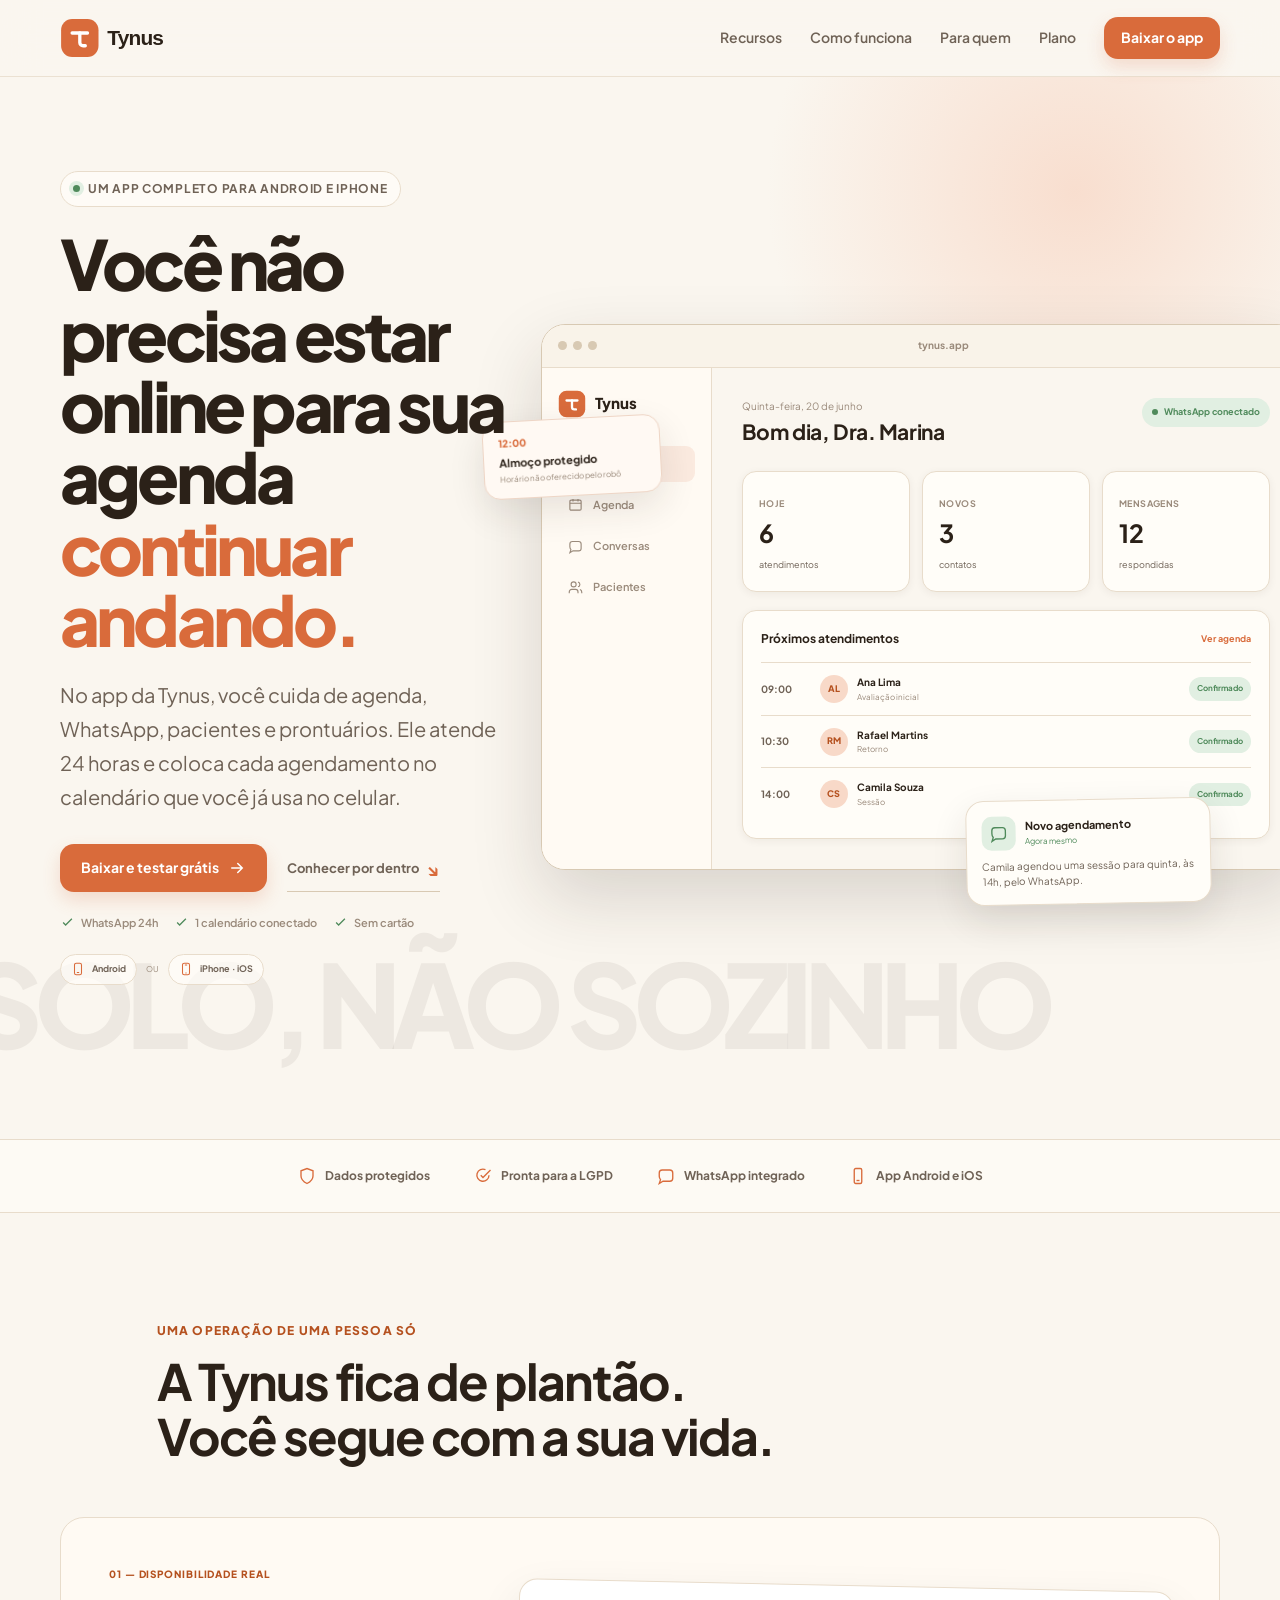
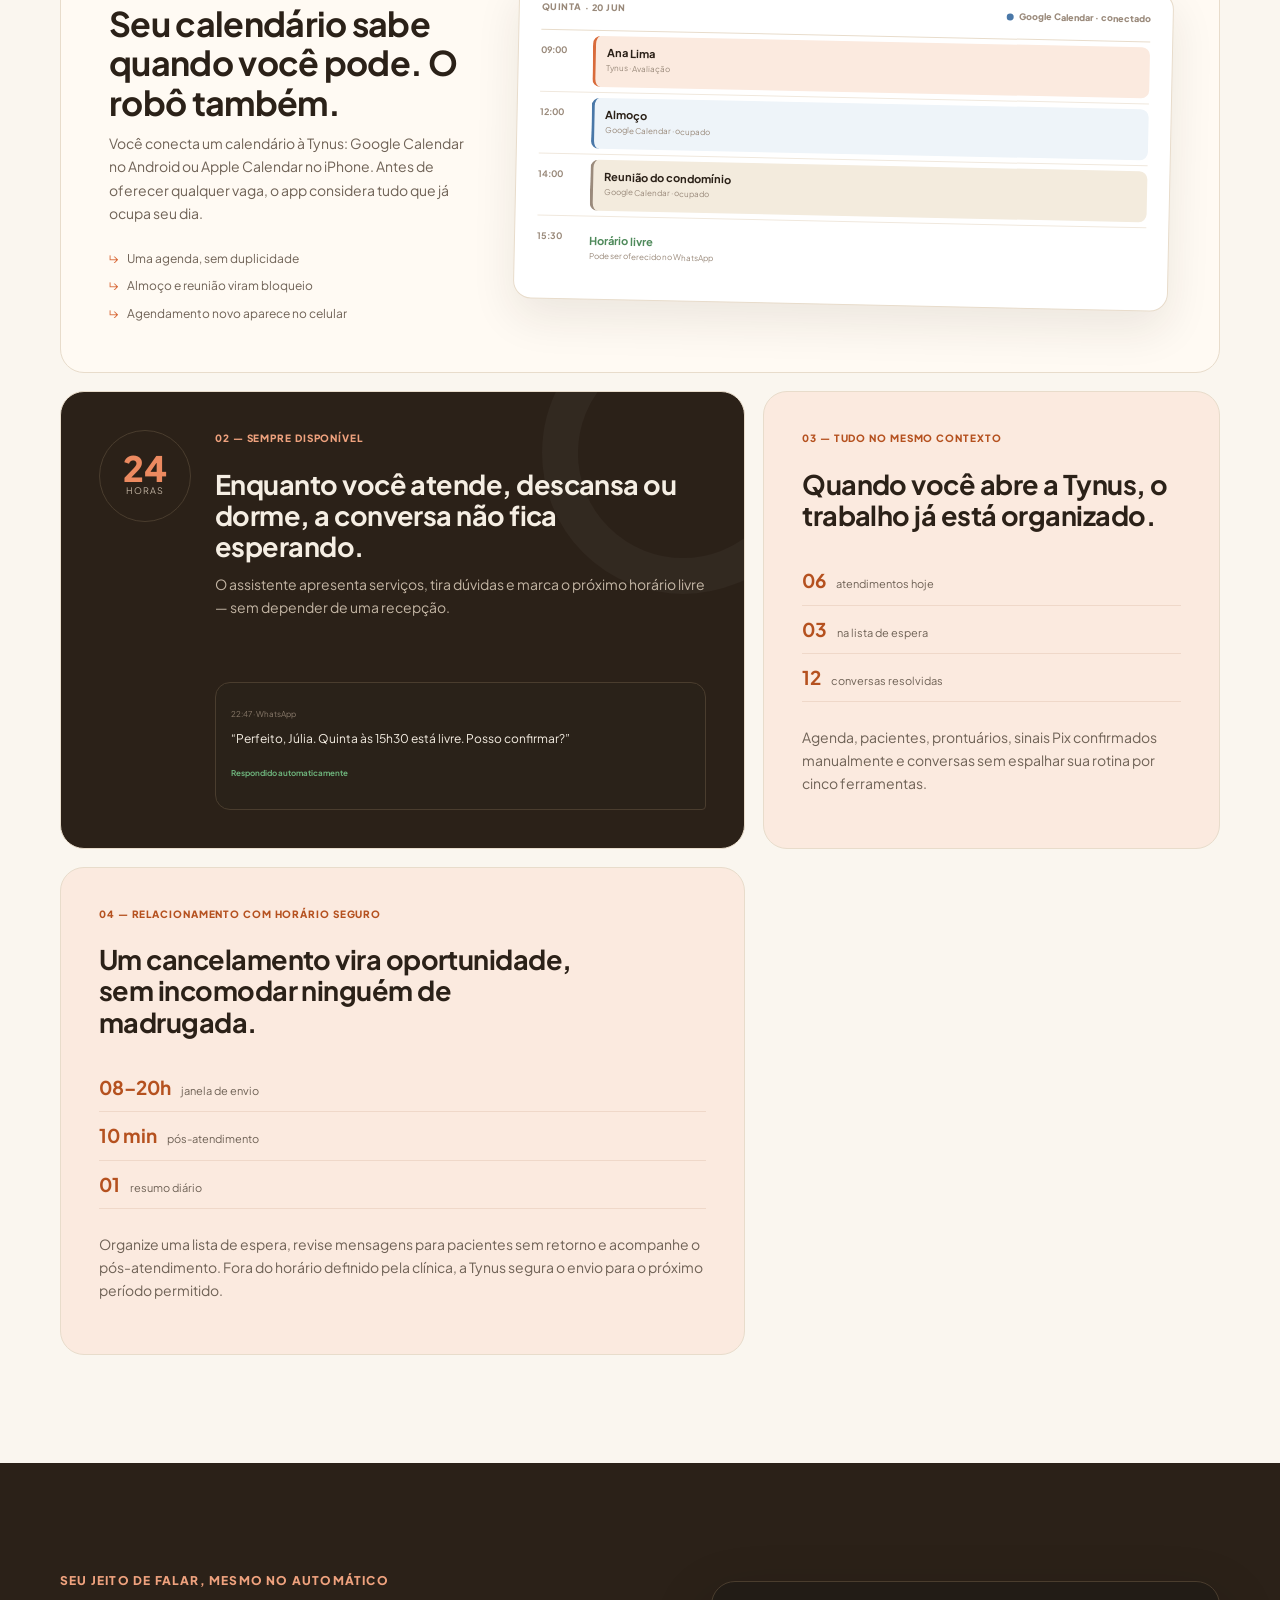
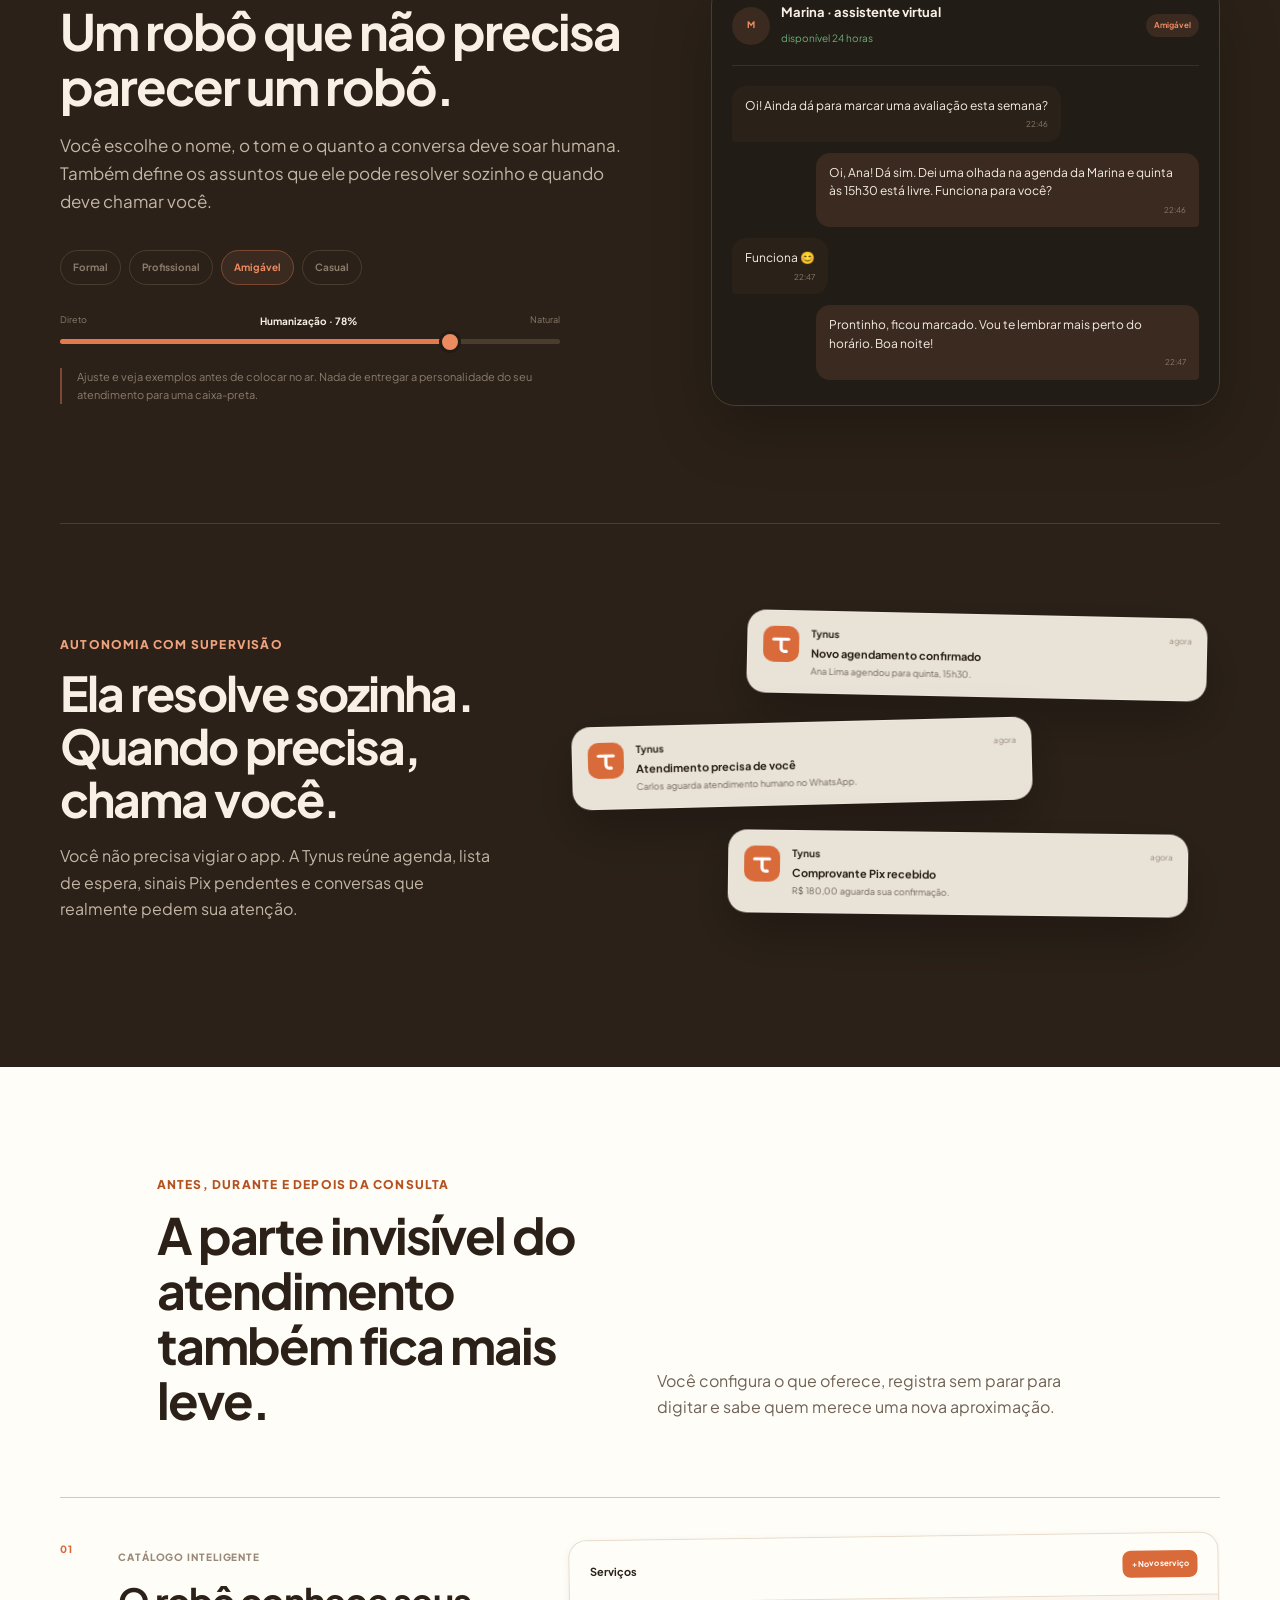
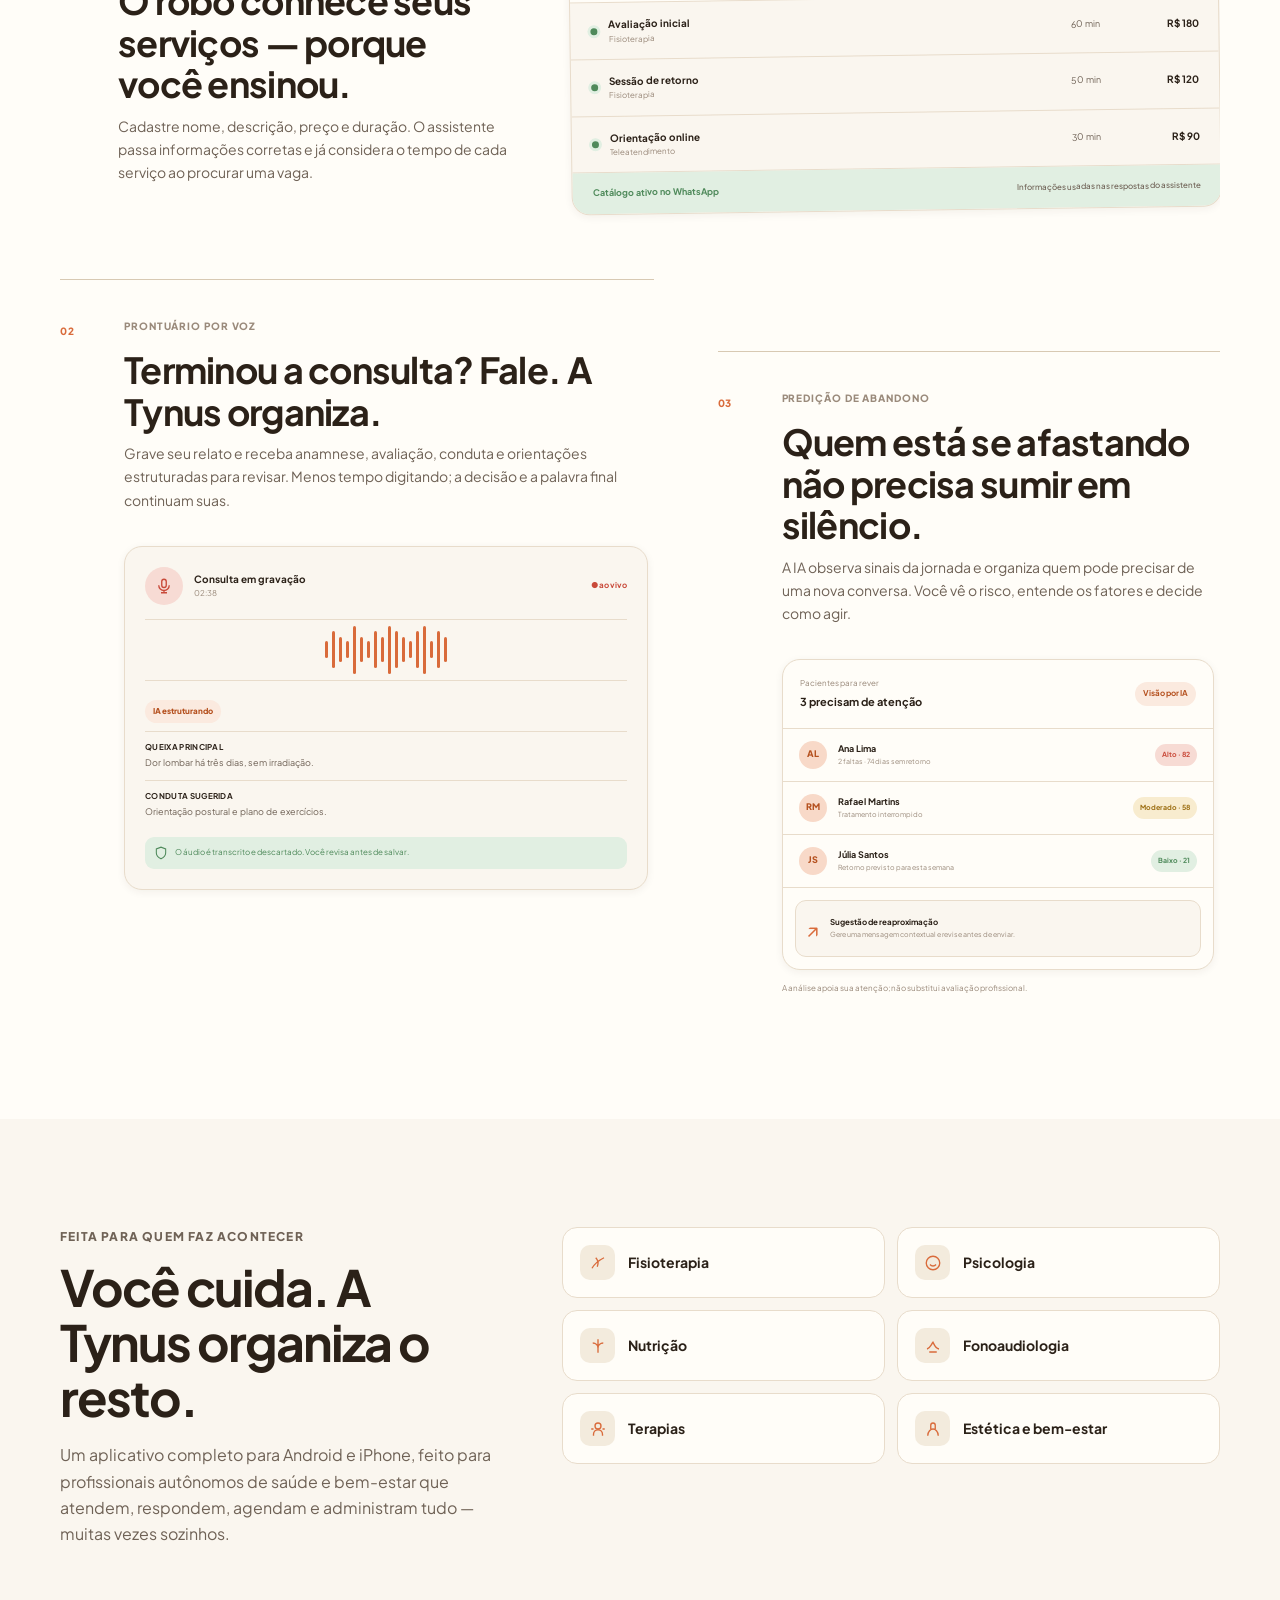
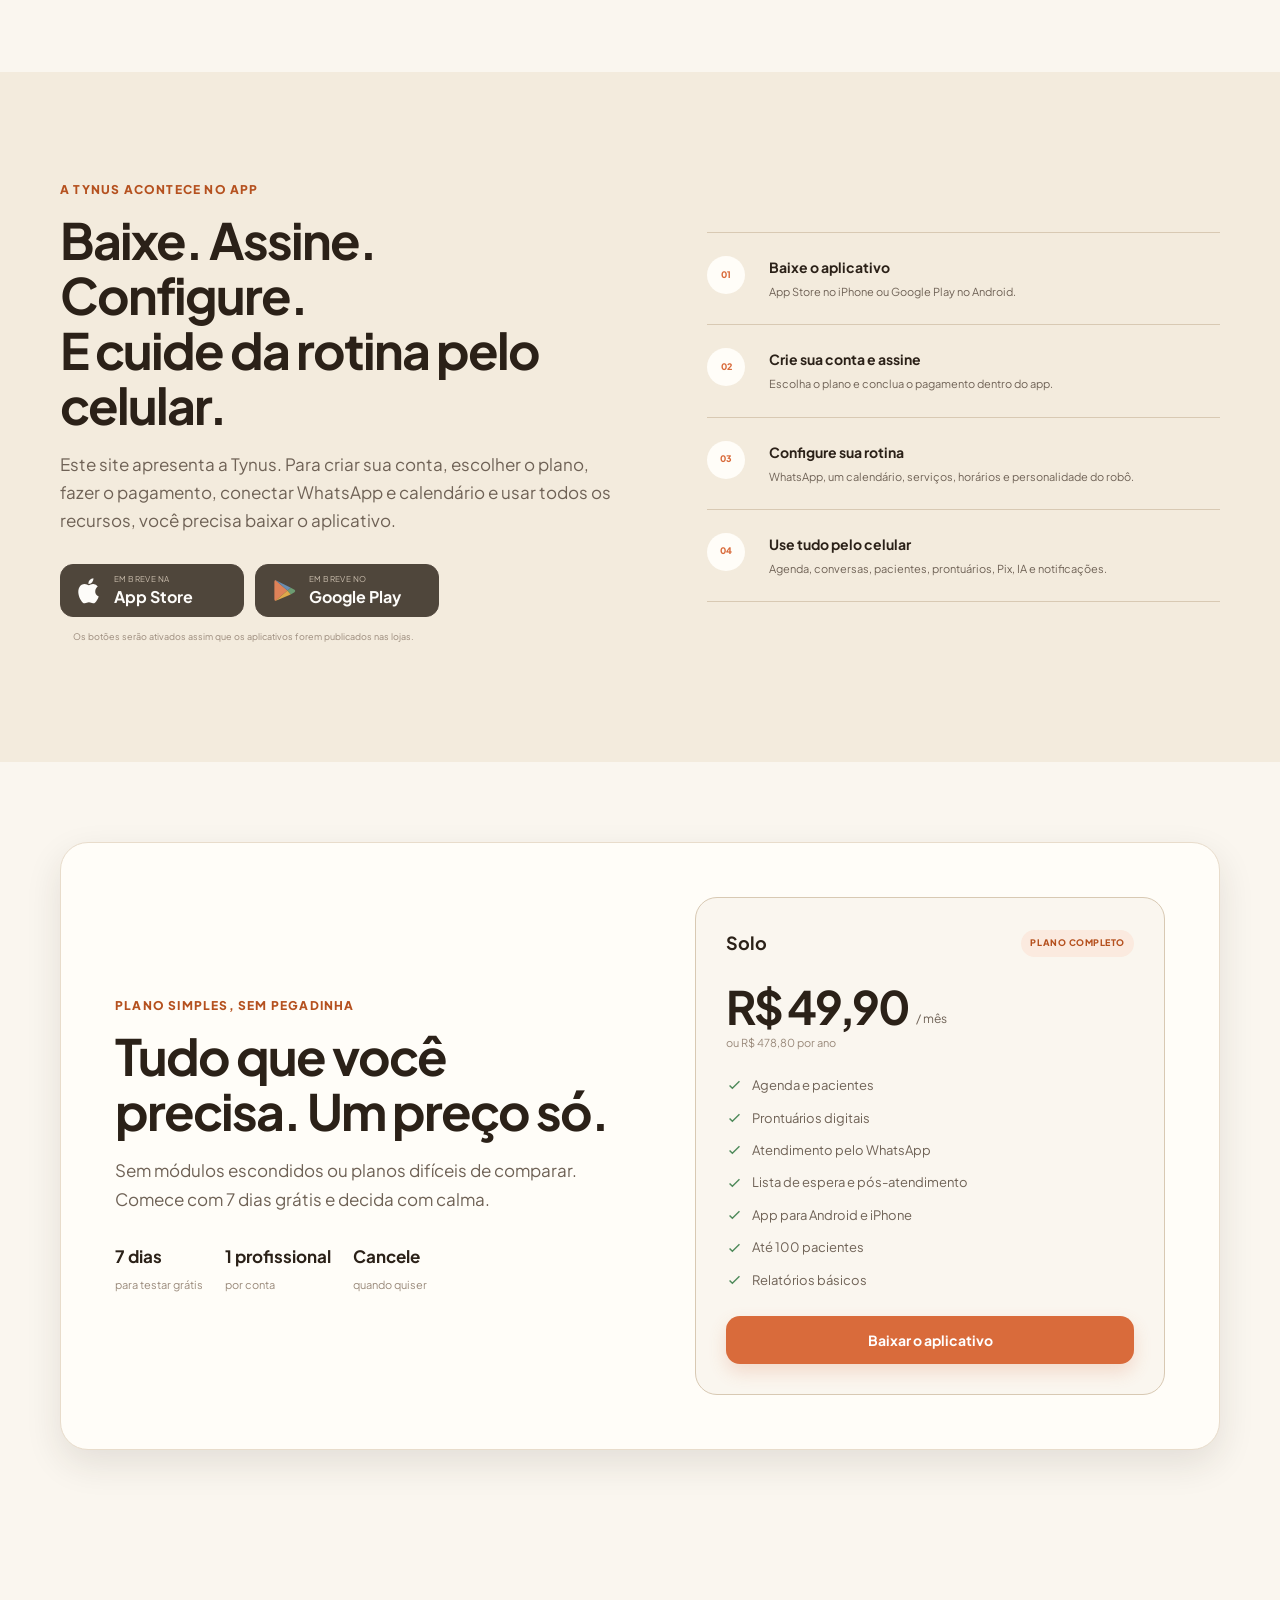
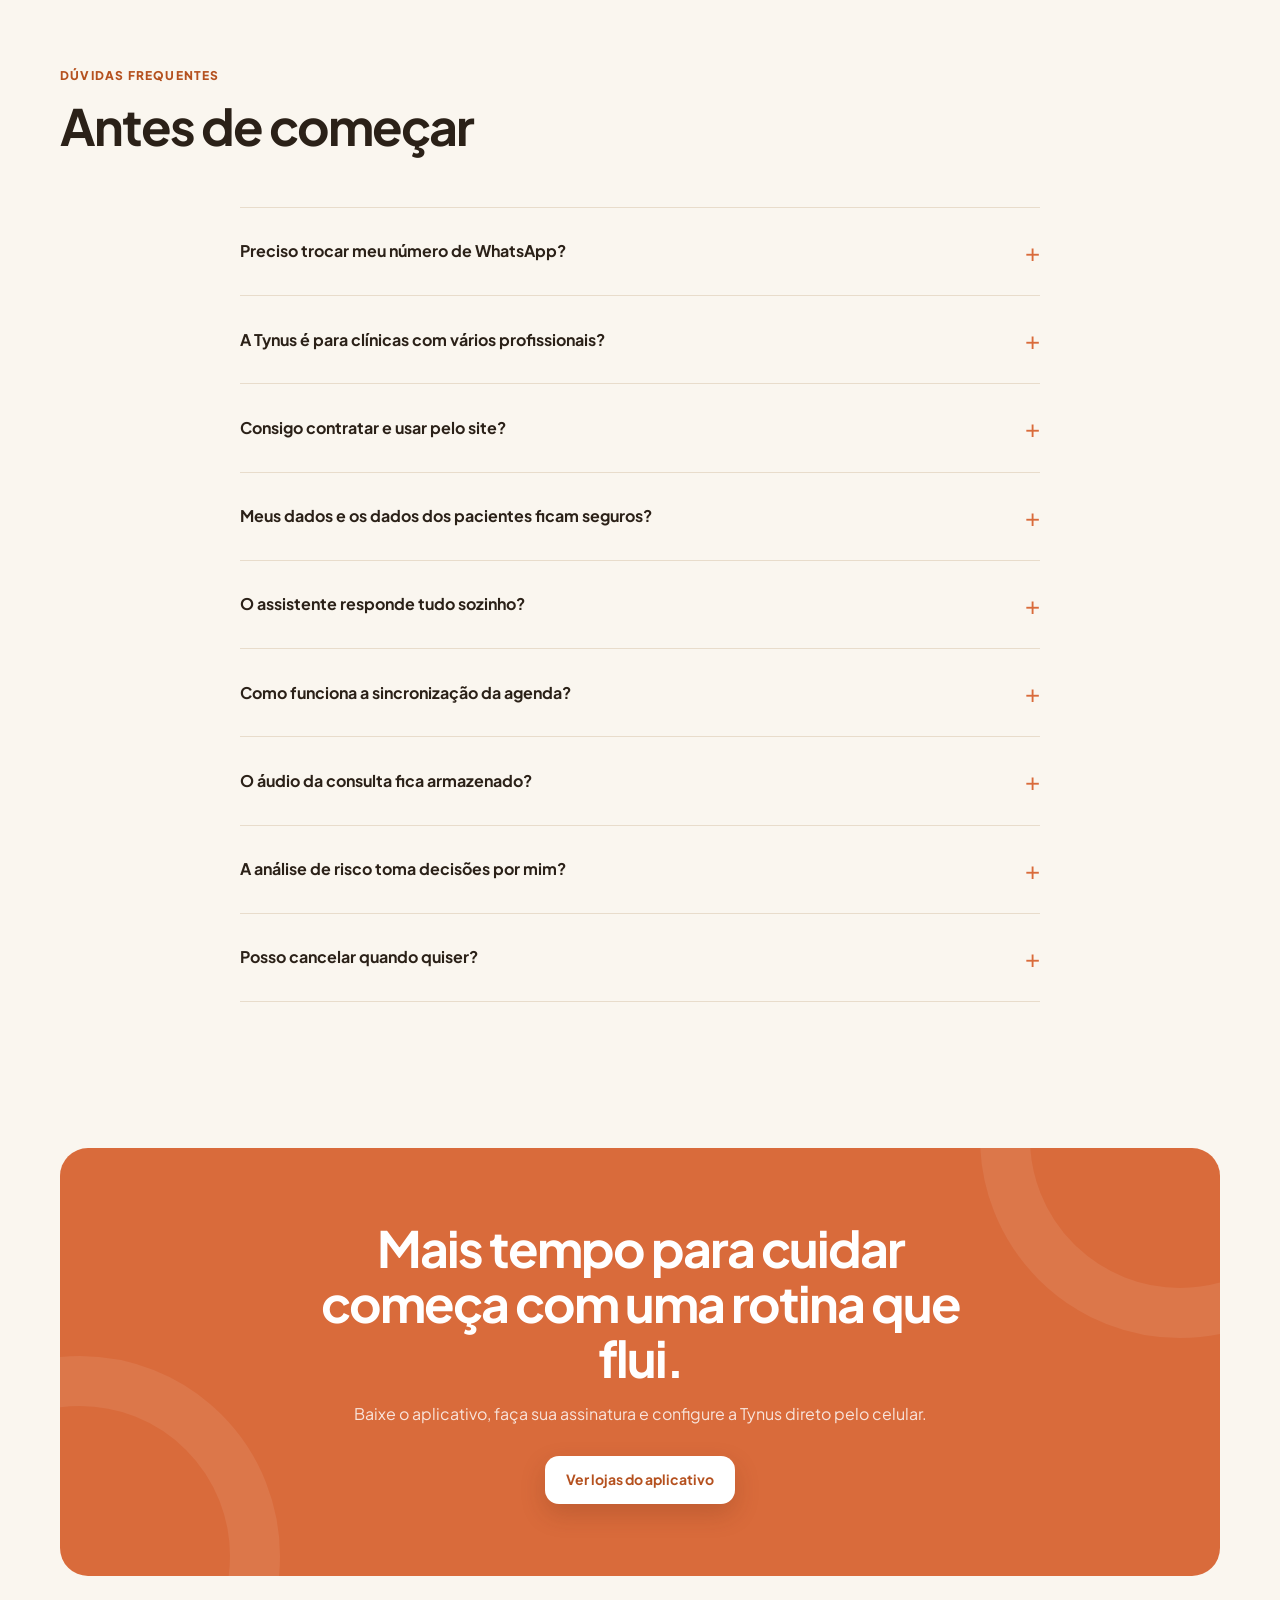
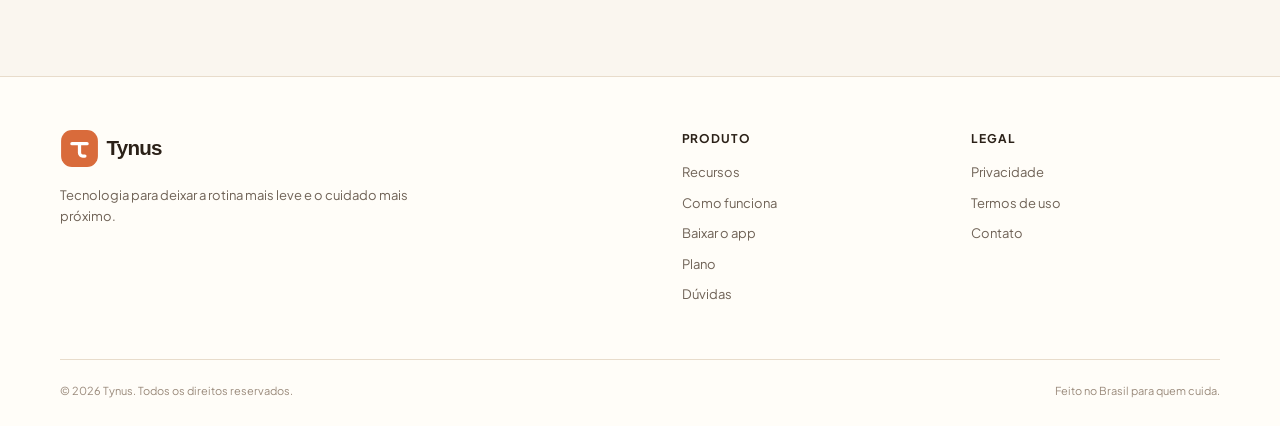
==== commit 912f7268: "add cron" ====
--- a/index.html
+++ b/index.html
@@ -14,6 +14,7 @@
   <link rel="canonical" href="https://tynus.app/">
   <link rel="icon" href="assets/favicon.svg" type="image/svg+xml">
   <link rel="stylesheet" href="styles.css">
+  <meta name="facebook-domain-verification" content="flyk3o7ew4yyuxo2bnrmum7q7jz6jv" />
 </head>
 <body>
   <header class="site-header">
@@ -121,8 +122,14 @@
 
           <article class="story story-routine reveal">
             <div><span class="story-number">03 — Tudo no mesmo contexto</span><h3>Quando você abre a Tynus, o trabalho já está organizado.</h3></div>
-            <div class="routine-list"><span><b>06</b> atendimentos hoje</span><span><b>03</b> novos pacientes</span><span><b>12</b> conversas resolvidas</span></div>
-            <p>Agenda, pacientes, prontuários, cobranças Pix e sinais de afastamento sem espalhar sua rotina por cinco ferramentas.</p>
+            <div class="routine-list"><span><b>06</b> atendimentos hoje</span><span><b>03</b> na lista de espera</span><span><b>12</b> conversas resolvidas</span></div>
+            <p>Agenda, pacientes, prontuários, sinais Pix confirmados manualmente e conversas sem espalhar sua rotina por cinco ferramentas.</p>
+          </article>
+
+          <article class="story story-routine reveal">
+            <div><span class="story-number">04 — Relacionamento com horário seguro</span><h3>Um cancelamento vira oportunidade, sem incomodar ninguém de madrugada.</h3></div>
+            <div class="routine-list"><span><b>08–20h</b> janela de envio</span><span><b>10 min</b> pós-atendimento</span><span><b>01</b> resumo diário</span></div>
+            <p>Organize uma lista de espera, revise mensagens para pacientes sem retorno e acompanhe o pós-atendimento. Fora do horário definido pela clínica, a Tynus segura o envio para o próximo período permitido.</p>
           </article>
         </div>
       </div>
@@ -153,7 +160,7 @@
         <div class="notification-copy">
           <p class="section-kicker">Autonomia com supervisão</p>
           <h2>Ela resolve sozinha.<br>Quando precisa, chama você.</h2>
-          <p>Você não precisa vigiar o app. A Tynus envia um push nos momentos que realmente pedem sua atenção.</p>
+          <p>Você não precisa vigiar o app. A Tynus reúne agenda, lista de espera, sinais Pix pendentes e conversas que realmente pedem sua atenção.</p>
         </div>
         <div class="push-stack" aria-label="Exemplos de notificações push da Tynus">
           <div class="push-card push-appointment"><img src="assets/favicon.svg" alt=""><div><span><strong>Tynus</strong><time>agora</time></span><b>Novo agendamento confirmado</b><p>Ana Lima agendou para quinta, 15h30.</p></div></div>
@@ -266,7 +273,7 @@
 
     <section class="section pricing-section" id="planos">
       <div class="container pricing-wrap reveal">
-        <div class="pricing-copy"><p class="section-kicker">Plano simples, sem pegadinha</p><h2>Tudo que você precisa. Um preço só.</h2><p class="lead">Sem módulos escondidos ou planos difíceis de comparar. Comece com 14 dias grátis e decida com calma.</p><div class="pricing-highlights"><div><strong>14 dias</strong><span>para testar grátis</span></div><div><strong>1 profissional</strong><span>por conta</span></div><div><strong>Cancele</strong><span>quando quiser</span></div></div></div>
+        <div class="pricing-copy"><p class="section-kicker">Plano simples, sem pegadinha</p><h2>Tudo que você precisa. Um preço só.</h2><p class="lead">Sem módulos escondidos ou planos difíceis de comparar. Comece com 7 dias grátis e decida com calma.</p><div class="pricing-highlights"><div><strong>7 dias</strong><span>para testar grátis</span></div><div><strong>1 profissional</strong><span>por conta</span></div><div><strong>Cancele</strong><span>quando quiser</span></div></div></div>
         <div class="price-card">
           <div class="plan-label"><strong>Solo</strong><span class="popular">Plano completo</span></div>
           <div class="price"><strong>R$ 49,90</strong><span>/ mês</span></div>
@@ -275,6 +282,7 @@
             <li><svg viewBox="0 0 24 24" fill="none" stroke="currentColor" stroke-width="2"><path d="m5 12 4 4L19 6"/></svg>Agenda e pacientes</li>
             <li><svg viewBox="0 0 24 24" fill="none" stroke="currentColor" stroke-width="2"><path d="m5 12 4 4L19 6"/></svg>Prontuários digitais</li>
             <li><svg viewBox="0 0 24 24" fill="none" stroke="currentColor" stroke-width="2"><path d="m5 12 4 4L19 6"/></svg>Atendimento pelo WhatsApp</li>
+            <li><svg viewBox="0 0 24 24" fill="none" stroke="currentColor" stroke-width="2"><path d="m5 12 4 4L19 6"/></svg>Lista de espera e pós-atendimento</li>
             <li><svg viewBox="0 0 24 24" fill="none" stroke="currentColor" stroke-width="2"><path d="m5 12 4 4L19 6"/></svg>App para Android e iPhone</li>
             <li><svg viewBox="0 0 24 24" fill="none" stroke="currentColor" stroke-width="2"><path d="m5 12 4 4L19 6"/></svg>Até 100 pacientes</li>
             <li><svg viewBox="0 0 24 24" fill="none" stroke="currentColor" stroke-width="2"><path d="m5 12 4 4L19 6"/></svg>Relatórios básicos</li>
